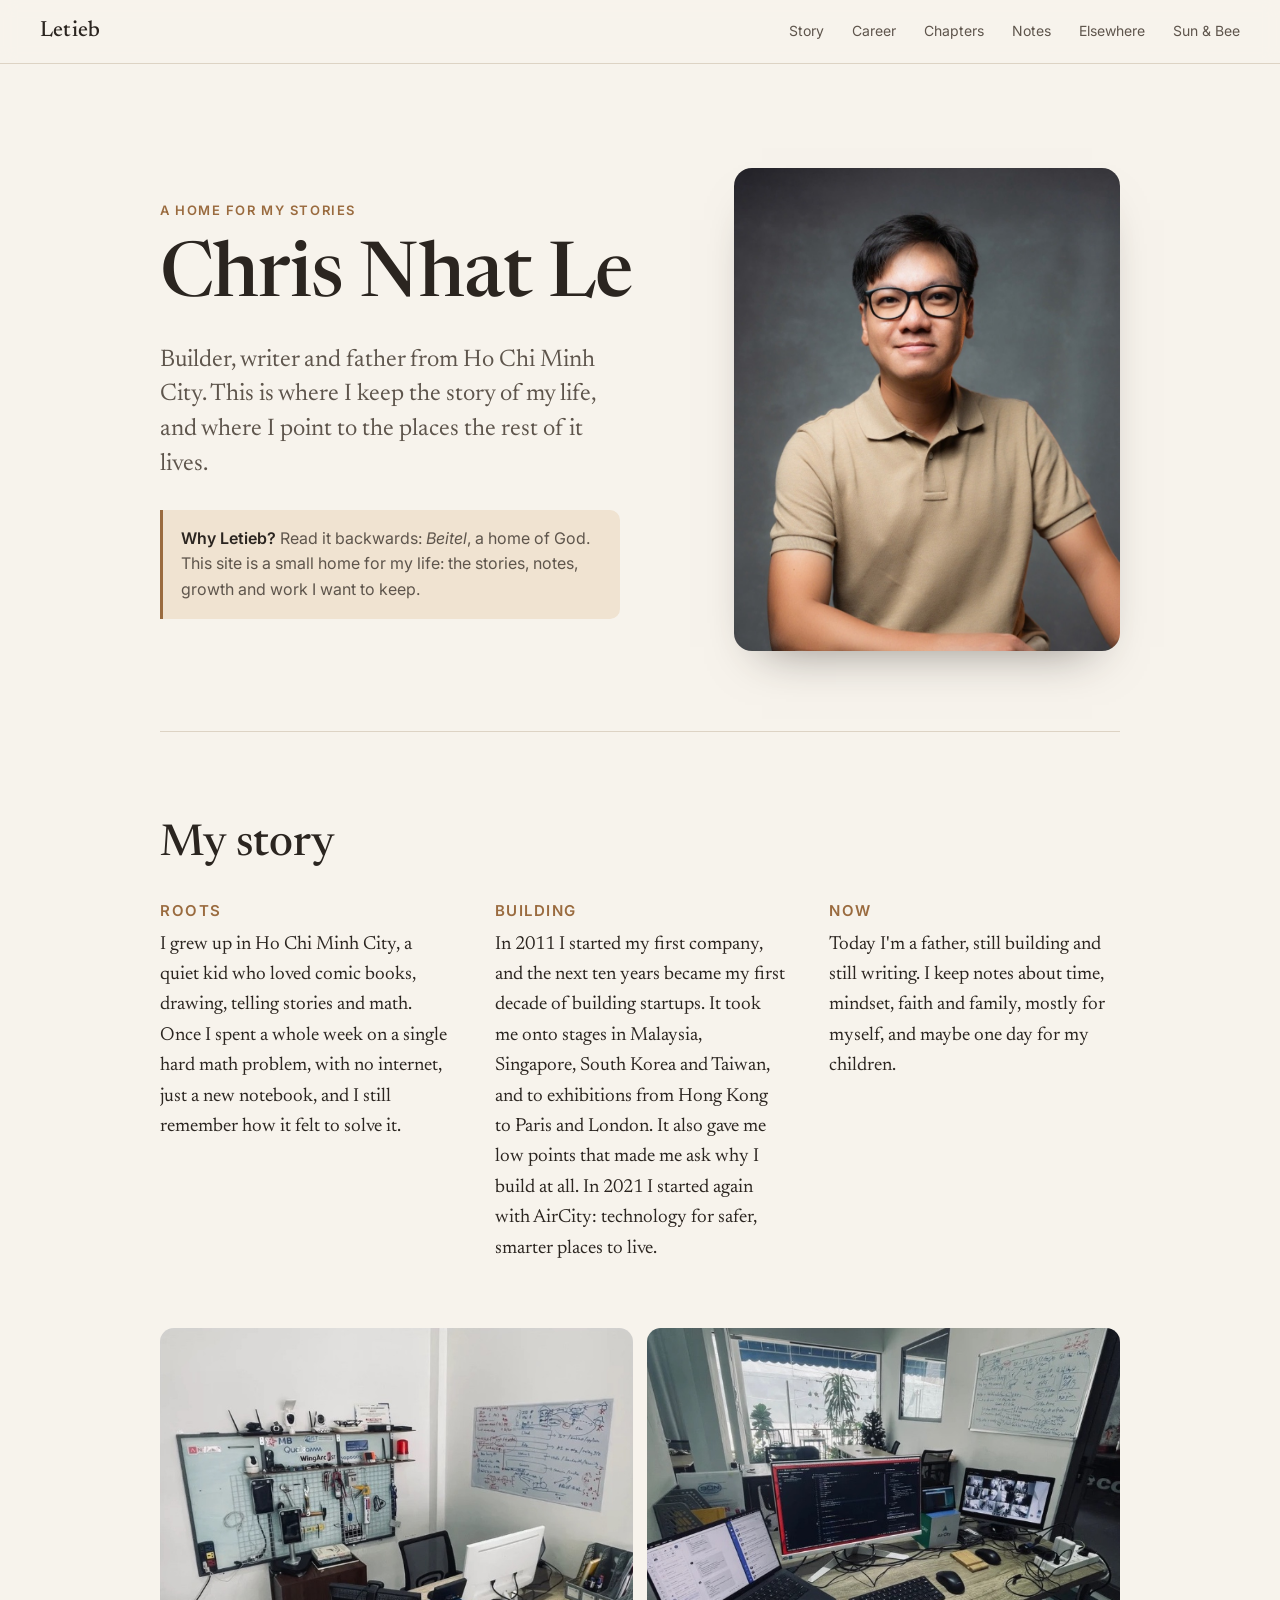
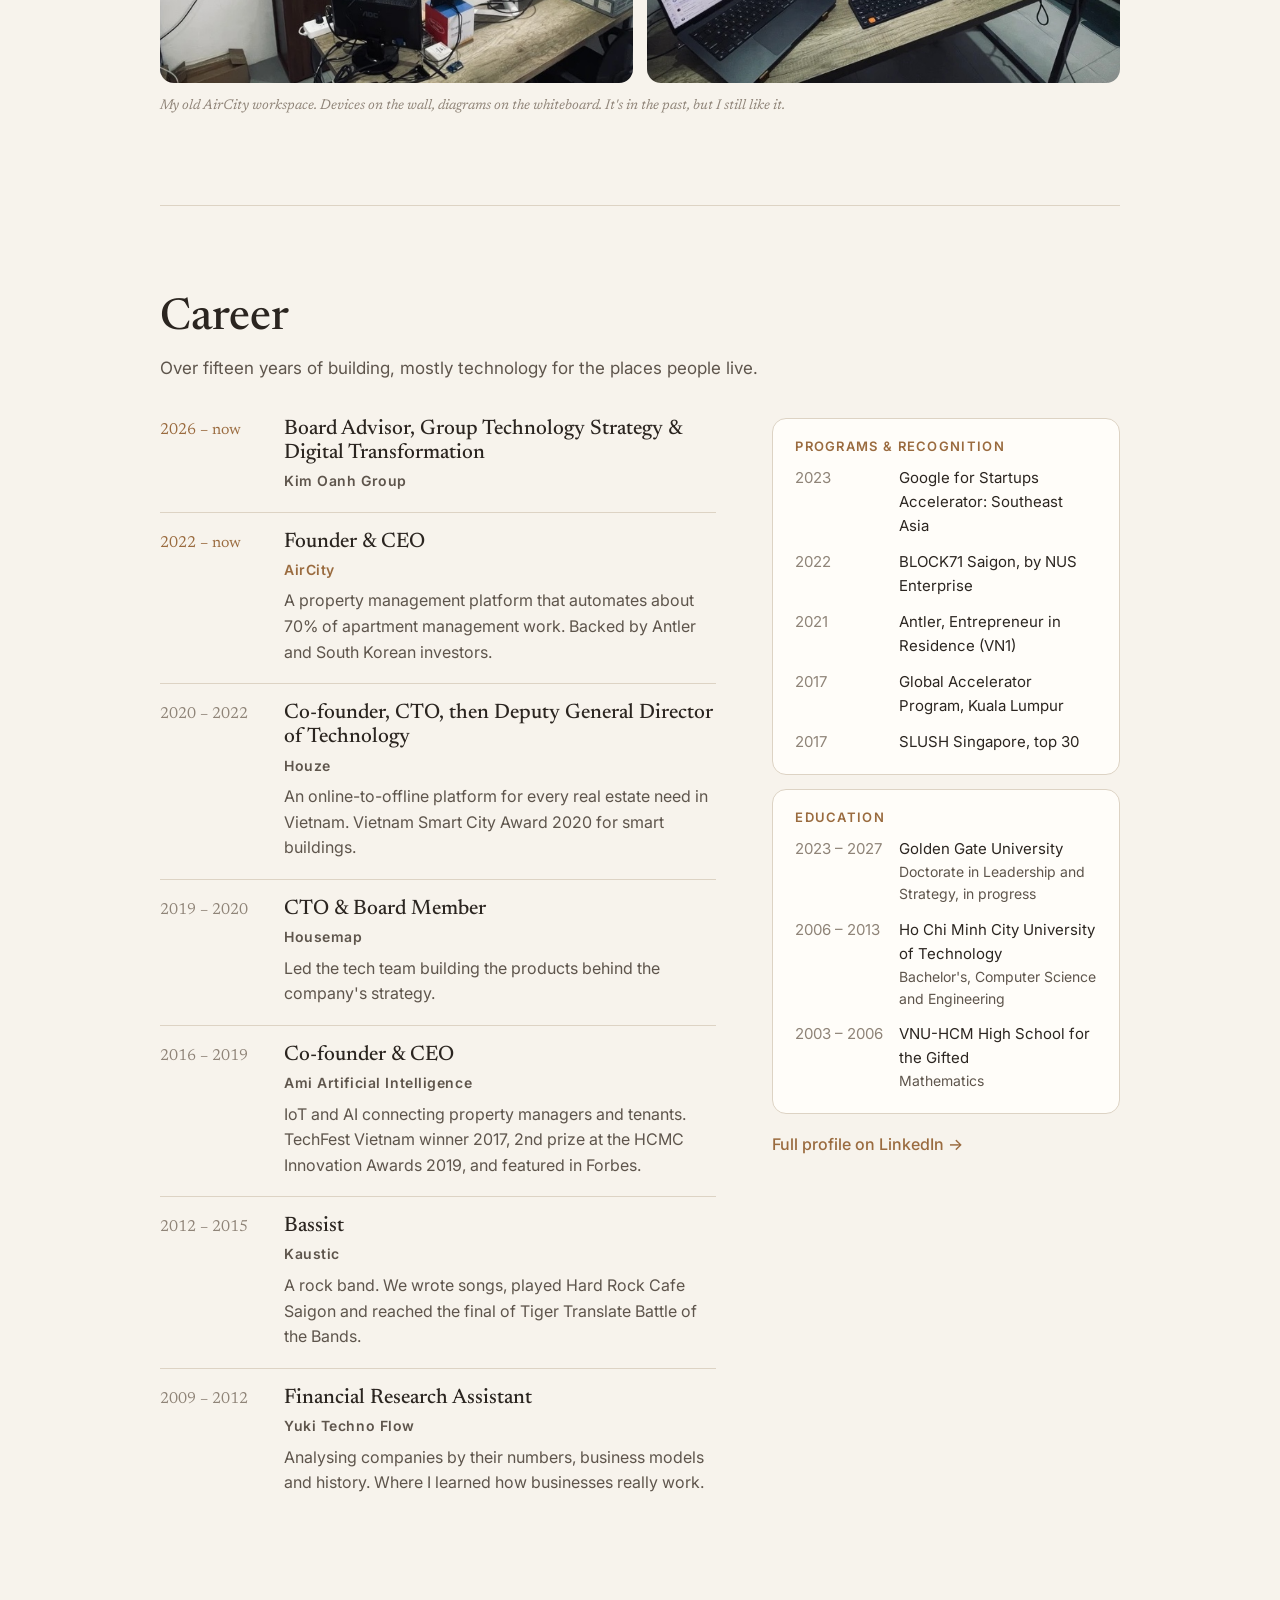
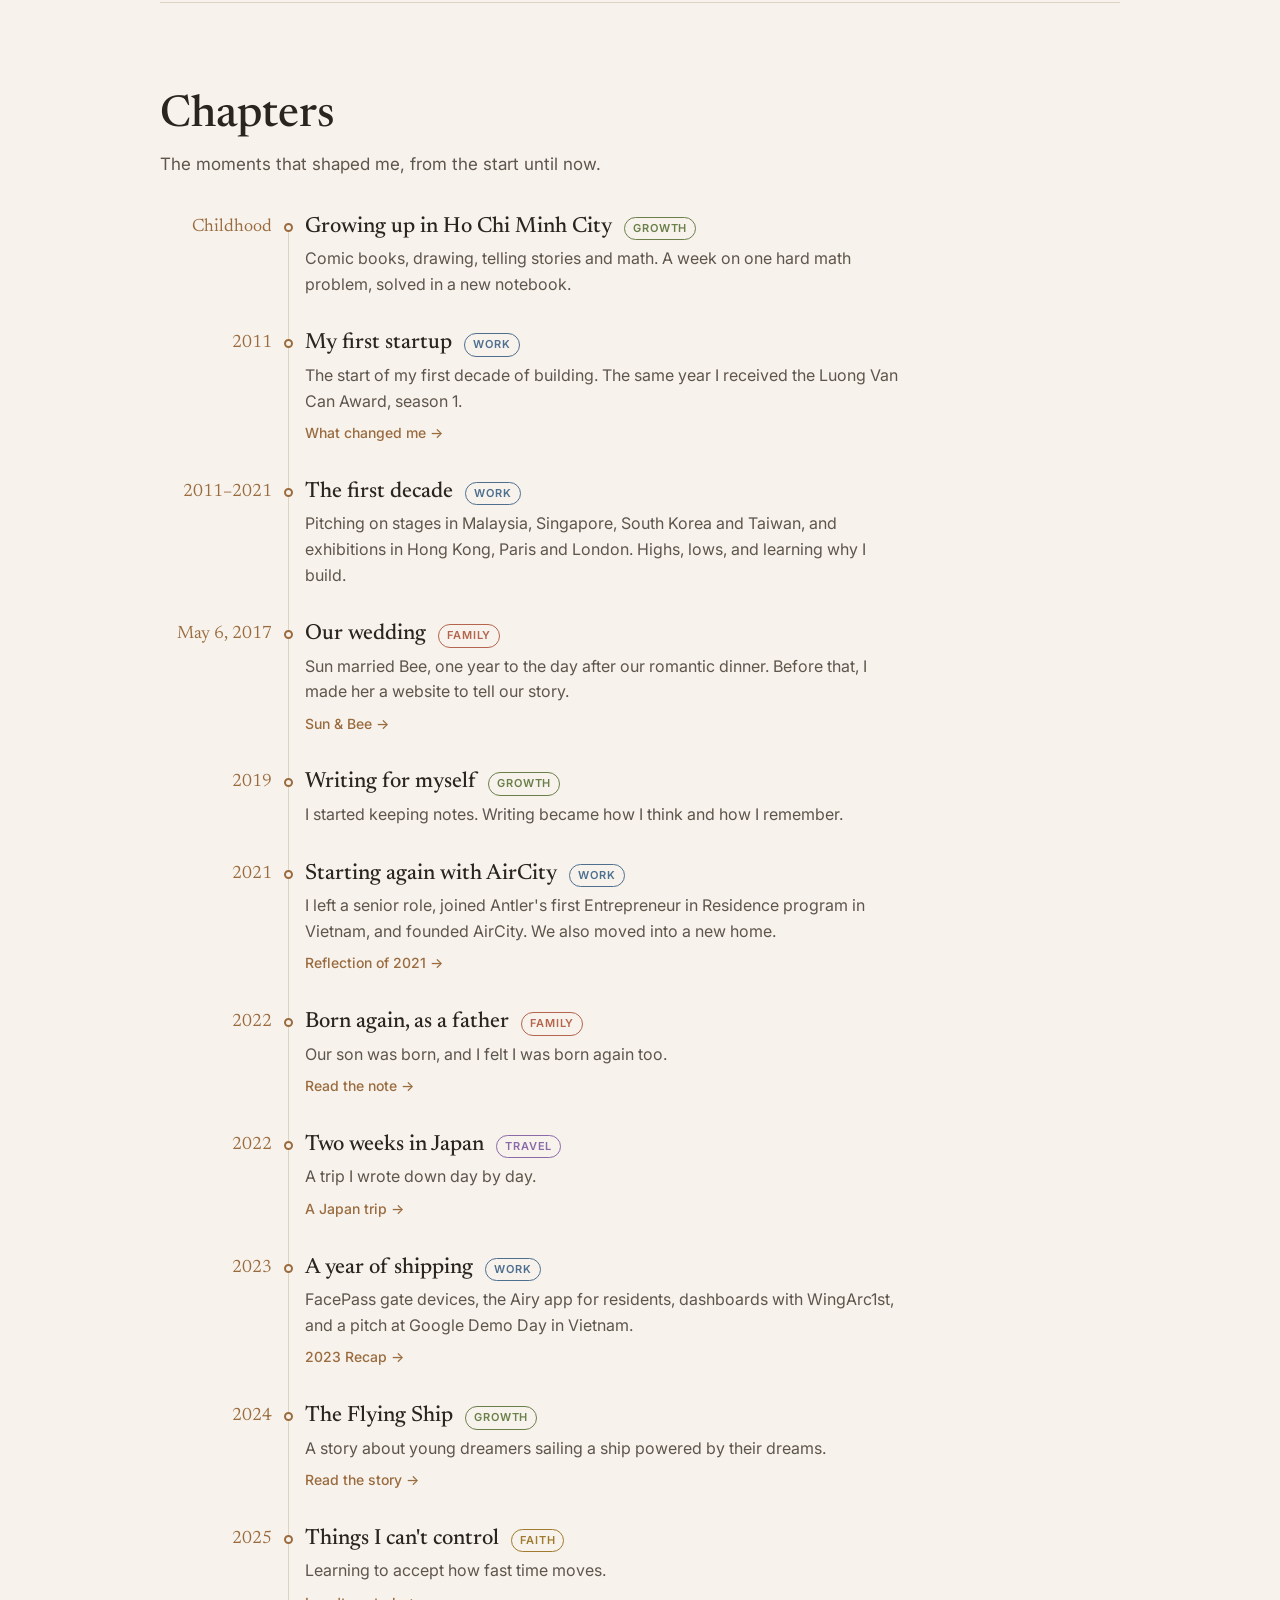
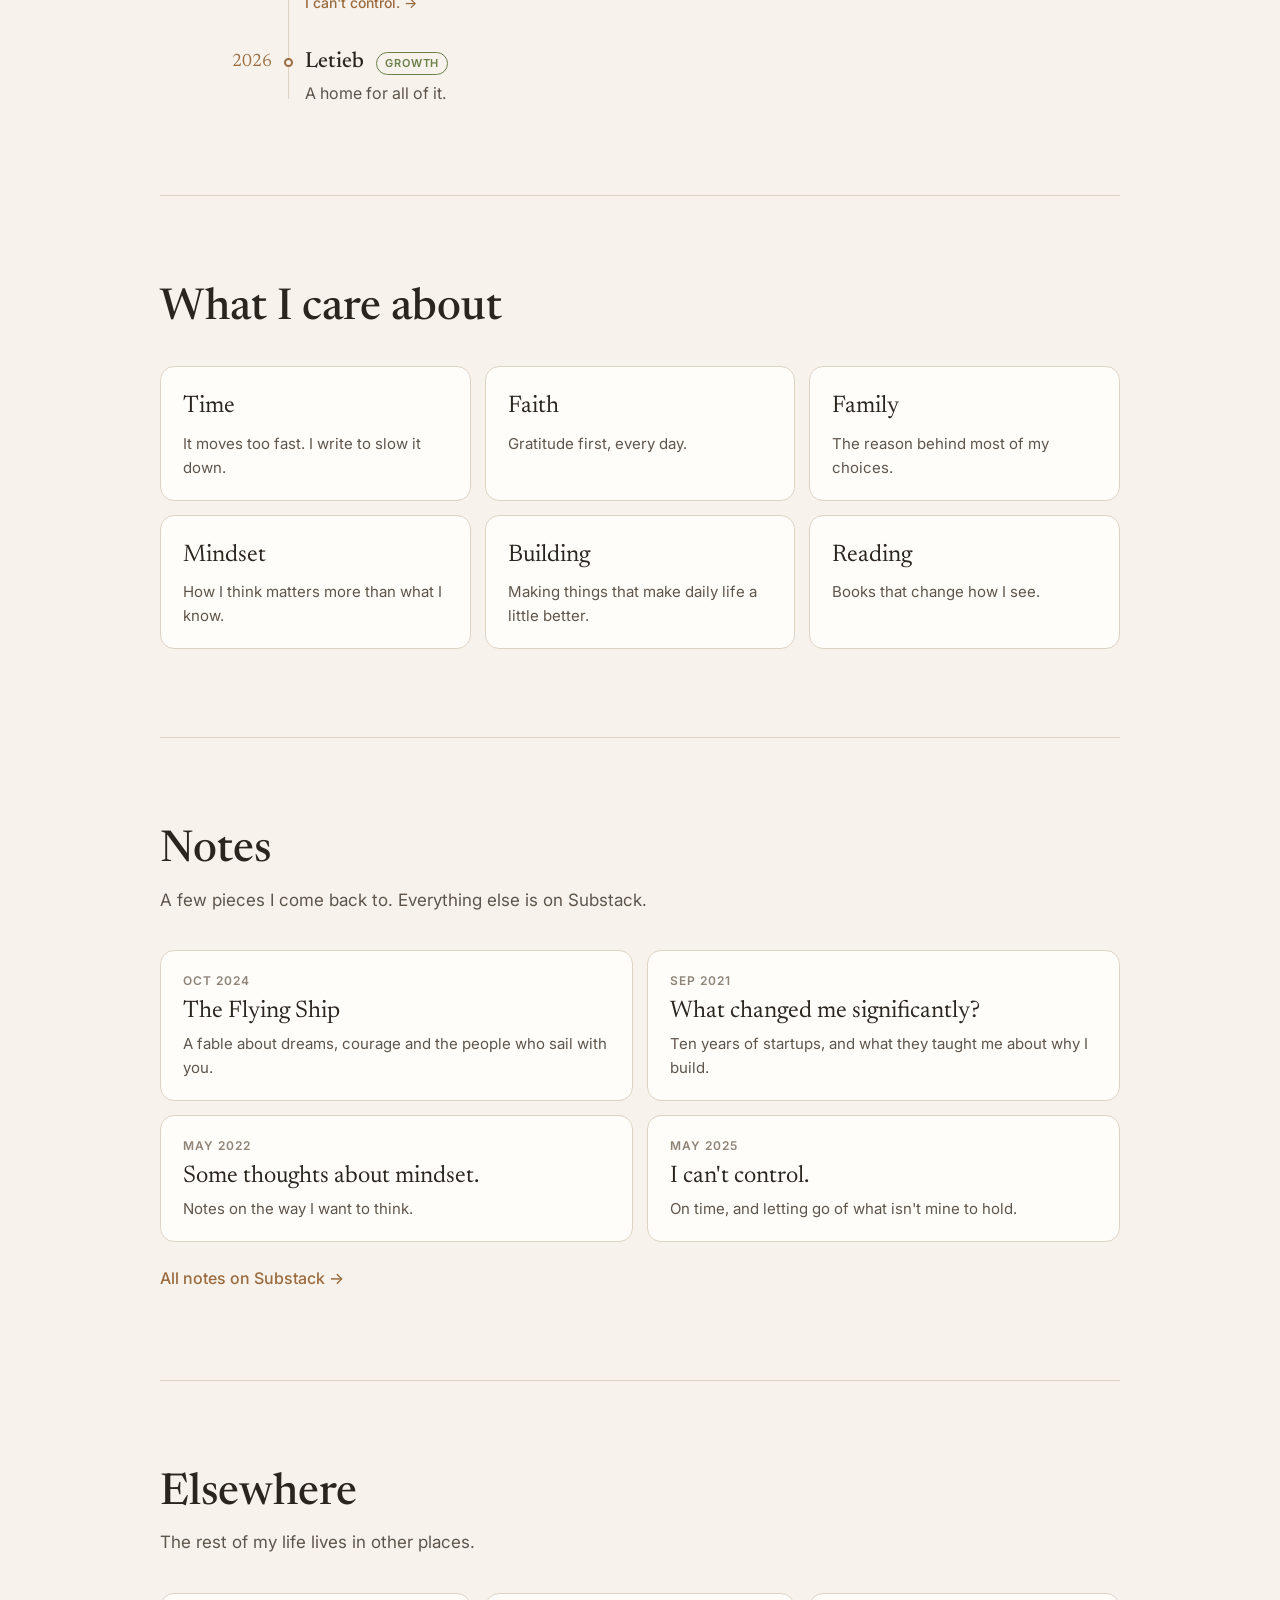
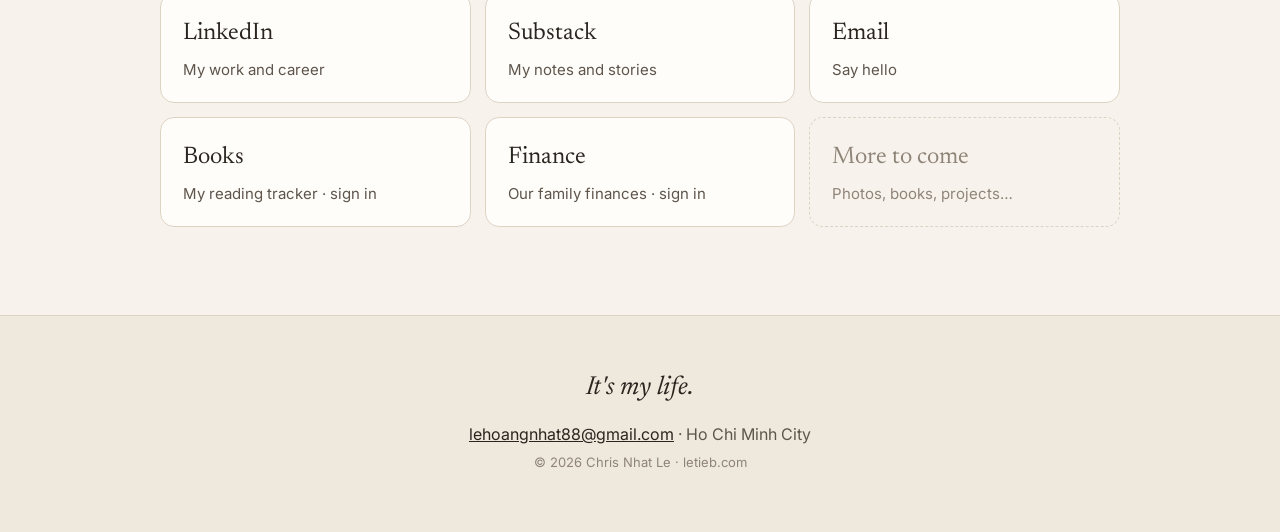
==== index.html @ ff4d7ebb "Add a Career section from LinkedIn Roles from Yuki Techno Flow to AirCity and Kim Oanh Group, progra" ====
<!doctype html>
<html lang="en">
<head>
  <meta charset="utf-8">
  <meta name="viewport" content="width=device-width, initial-scale=1">
  <title>Letieb · Chris Nhat Le</title>
  <meta name="description" content="Letieb is the personal home of Chris Nhat Le: stories, notes, growth, work and family, from Ho Chi Minh City.">
  <meta property="og:title" content="Letieb · Chris Nhat Le">
  <meta property="og:description" content="Stories, notes, growth and work: a small home for my life.">
  <meta property="og:image" content="https://letieb.com/images/portrait.jpg">
  <meta property="og:url" content="https://letieb.com/">
  <link rel="icon" href="favicon.svg" type="image/svg+xml">
  <link rel="preconnect" href="https://fonts.googleapis.com">
  <link rel="preconnect" href="https://fonts.gstatic.com" crossorigin>
  <link href="https://fonts.googleapis.com/css2?family=Inter:wght@400;500;600&family=Newsreader:ital,opsz,wght@0,6..72,400;0,6..72,500;1,6..72,400&display=swap" rel="stylesheet">
  <link rel="stylesheet" href="styles.css">
</head>
<body>
  <header class="site-header">
    <a class="wordmark" href="#top">Letieb</a>
    <nav aria-label="Sections">
      <a href="#story">Story</a>
      <a href="#career">Career</a>
      <a href="#chapters">Chapters</a>
      <a href="#notes">Notes</a>
      <a href="#elsewhere">Elsewhere</a>
      <a href="sunandbee/">Sun &amp; Bee</a>
    </nav>
  </header>

  <main id="top">
    <!-- Welcome -->
    <section class="hero">
      <div class="hero-text">
        <p class="eyebrow">A home for my stories</p>
        <h1>Chris Nhat Le</h1>
        <p class="lede">Builder, writer and father from Ho Chi Minh City. This is where I keep the story of my life, and where I point to the places the rest of it lives.</p>
        <p class="meaning"><strong>Why Letieb?</strong> Read it backwards: <em>Beitel</em>, a home of God. This site is a small home for my life: the stories, notes, growth and work I want to keep.</p>
      </div>
      <figure class="portrait">
        <img src="images/portrait.jpg" alt="Portrait of Chris Nhat Le" width="900" height="1350">
      </figure>
    </section>

    <!-- My story -->
    <section id="story" class="section">
      <h2>My story</h2>
      <div class="story">
        <div class="story-part">
          <h3>Roots</h3>
          <p>I grew up in Ho Chi Minh City, a quiet kid who loved comic books, drawing, telling stories and math. Once I spent a whole week on a single hard math problem, with no internet, just a new notebook, and I still remember how it felt to solve it.</p>
        </div>
        <div class="story-part">
          <h3>Building</h3>
          <p>In 2011 I started my first company, and the next ten years became my first decade of building startups. It took me onto stages in Malaysia, Singapore, South Korea and Taiwan, and to exhibitions from Hong Kong to Paris and London. It also gave me low points that made me ask why I build at all. In 2021 I started again with AirCity: technology for safer, smarter places to live.</p>
        </div>
        <div class="story-part">
          <h3>Now</h3>
          <p>Today I'm a father, still building and still writing. I keep notes about time, mindset, faith and family, mostly for myself, and maybe one day for my children.</p>
        </div>
      </div>

      <figure class="workspace">
        <div class="workspace-grid">
          <img src="images/workbench.jpg" alt="A pegboard of devices and tools under partner logos, next to a whiteboard full of diagrams" width="686" height="513" loading="lazy">
          <img src="images/desk.jpg" alt="A desk with a laptop, a monitor showing code, an AirCity box and a camera feed screen" width="687" height="509" loading="lazy">
        </div>
        <figcaption>My old AirCity workspace. Devices on the wall, diagrams on the whiteboard. It's in the past, but I still like it.</figcaption>
      </figure>
    </section>

    <!-- Career, rendered from data.js -->
    <section id="career" class="section">
      <h2>Career</h2>
      <p class="section-intro">Over fifteen years of building, mostly technology for the places people live.</p>
      <div class="career">
        <ol class="roles" id="roles"></ol>
        <aside class="career-side">
          <div class="career-card">
            <h3>Programs &amp; recognition</h3>
            <ul class="career-list" id="programs"></ul>
          </div>
          <div class="career-card">
            <h3>Education</h3>
            <ul class="career-list" id="education"></ul>
          </div>
          <a class="more-link" href="https://www.linkedin.com/in/nhatle88" target="_blank" rel="noopener">Full profile on LinkedIn →</a>
        </aside>
      </div>
    </section>

    <!-- Life timeline, rendered from data.js -->
    <section id="chapters" class="section">
      <h2>Chapters</h2>
      <p class="section-intro">The moments that shaped me, from the start until now.</p>
      <ol class="timeline" id="timeline"></ol>
    </section>

    <!-- Themes, rendered from data.js -->
    <section id="care" class="section">
      <h2>What I care about</h2>
      <ul class="themes" id="themes"></ul>
    </section>

    <!-- Selected writing, rendered from data.js -->
    <section id="notes" class="section">
      <h2>Notes</h2>
      <p class="section-intro">A few pieces I come back to. Everything else is on Substack.</p>
      <ul class="notes" id="notes-list"></ul>
      <a class="more-link" href="https://nhat.substack.com/archive">All notes on Substack →</a>
    </section>

    <!-- Links out, rendered from data.js -->
    <section id="elsewhere" class="section">
      <h2>Elsewhere</h2>
      <p class="section-intro">The rest of my life lives in other places.</p>
      <ul class="links" id="links"></ul>
    </section>
  </main>

  <footer class="site-footer">
    <p class="motto">It's my life.</p>
    <p><a href="mailto:lehoangnhat88@gmail.com">lehoangnhat88@gmail.com</a> · Ho Chi Minh City</p>
    <p class="small">© <span id="year">2026</span> Chris Nhat Le · letieb.com</p>
  </footer>

  <script src="data.js"></script>
  <script src="main.js"></script>
</body>
</html>
---- styles.css ----
:root {
  --paper: #f7f3ec;
  --paper-2: #efe8dc;
  --ink: #2b2520;
  --ink-soft: #5e554c;
  --ink-faint: #8f8478;
  --line: #ddd3c4;
  --accent: #9a6b3f;
  --accent-soft: #f0e3d1;
  --card: #fffdf9;

  --tag-family: #b5654d;
  --tag-work: #4f6f8f;
  --tag-growth: #6b7f4a;
  --tag-travel: #8a6aa8;
  --tag-faith: #a07a2e;

  --serif: "Newsreader", Georgia, "Times New Roman", serif;
  --sans: "Inter", system-ui, -apple-system, "Segoe UI", sans-serif;
  --max: 1040px;
  --gutter: clamp(16px, 4vw, 40px);
}

@media (prefers-color-scheme: dark) {
  :root:not([data-theme="light"]) {
    --paper: #1b1815;
    --paper-2: #24201c;
    --ink: #eee6da;
    --ink-soft: #c2b7a8;
    --ink-faint: #8f8578;
    --line: #3a332c;
    --accent: #d6a874;
    --accent-soft: #3a2e22;
    --card: #221e1a;
    --tag-family: #e0927a;
    --tag-work: #8fb0d1;
    --tag-growth: #a9bf86;
    --tag-travel: #bea0d9;
    --tag-faith: #d9b468;
  }
}
:root[data-theme="dark"] {
  --paper: #1b1815;
  --paper-2: #24201c;
  --ink: #eee6da;
  --ink-soft: #c2b7a8;
  --ink-faint: #8f8578;
  --line: #3a332c;
  --accent: #d6a874;
  --accent-soft: #3a2e22;
  --card: #221e1a;
  --tag-family: #e0927a;
  --tag-work: #8fb0d1;
  --tag-growth: #a9bf86;
  --tag-travel: #bea0d9;
  --tag-faith: #d9b468;
}

*, *::before, *::after { box-sizing: border-box; }

html { scroll-behavior: smooth; scroll-padding-top: 72px; }
@media (prefers-reduced-motion: reduce) { html { scroll-behavior: auto; } }

body {
  margin: 0;
  background: var(--paper);
  color: var(--ink);
  font-family: var(--sans);
  font-size: 16px;
  line-height: 1.6;
  -webkit-font-smoothing: antialiased;
}

img { max-width: 100%; height: auto; display: block; }
a { color: inherit; }
h1, h2, h3 { font-family: var(--serif); font-weight: 500; line-height: 1.15; margin: 0; }

/* Header */
.site-header {
  position: sticky;
  top: 0;
  z-index: 10;
  display: flex;
  align-items: center;
  justify-content: space-between;
  gap: 16px;
  padding: 14px var(--gutter);
  background: color-mix(in srgb, var(--paper) 88%, transparent);
  backdrop-filter: blur(8px);
  border-bottom: 1px solid var(--line);
}
.wordmark {
  font-family: var(--serif);
  font-size: 22px;
  font-weight: 500;
  text-decoration: none;
  letter-spacing: 0.01em;
}
.site-header nav { display: flex; gap: clamp(12px, 3vw, 28px); }
.site-header nav a {
  font-size: 14px;
  color: var(--ink-soft);
  text-decoration: none;
}
.site-header nav a:hover { color: var(--accent); }

main { max-width: var(--max); margin: 0 auto; padding: 0 var(--gutter); }

/* Hero */
.hero {
  display: grid;
  grid-template-columns: 1.3fr 1fr;
  gap: clamp(32px, 6vw, 72px);
  align-items: center;
  padding: clamp(48px, 9vw, 104px) 0 clamp(40px, 7vw, 80px);
}
.eyebrow {
  margin: 0 0 14px;
  font-size: 13px;
  font-weight: 600;
  letter-spacing: 0.12em;
  text-transform: uppercase;
  color: var(--accent);
}
.hero h1 { font-size: clamp(44px, 7vw, 76px); letter-spacing: -0.01em; }
.lede {
  font-family: var(--serif);
  font-size: clamp(20px, 2.4vw, 24px);
  line-height: 1.45;
  color: var(--ink-soft);
  margin: 20px 0 28px;
  max-width: 34ch;
}
.meaning {
  margin: 0;
  padding: 16px 18px;
  border-left: 3px solid var(--accent);
  background: var(--accent-soft);
  border-radius: 0 10px 10px 0;
  color: var(--ink-soft);
  max-width: 46ch;
}
.meaning strong { color: var(--ink); font-weight: 600; }
.portrait { margin: 0; }
.portrait img {
  width: 100%;
  aspect-ratio: 4 / 5;
  object-fit: cover;
  object-position: center 20%;
  border-radius: 18px;
  box-shadow: 0 24px 48px -28px rgb(43 37 32 / 0.55);
}

/* Sections */
.section {
  padding: clamp(48px, 8vw, 88px) 0;
  border-top: 1px solid var(--line);
}
.section h2 { font-size: clamp(32px, 4.5vw, 44px); margin-bottom: 10px; }
.section-intro { margin: 0 0 36px; color: var(--ink-soft); font-size: 17px; }

/* Story */
.story {
  display: grid;
  grid-template-columns: repeat(3, 1fr);
  gap: clamp(24px, 4vw, 44px);
  margin-top: 32px;
}
.story h3 {
  font-size: 15px;
  font-family: var(--sans);
  font-weight: 600;
  letter-spacing: 0.1em;
  text-transform: uppercase;
  color: var(--accent);
  margin-bottom: 10px;
}
.story p {
  margin: 0;
  font-family: var(--serif);
  font-size: 19px;
  line-height: 1.6;
}
.workspace { margin: clamp(40px, 6vw, 64px) 0 0; }
.workspace-grid { display: grid; grid-template-columns: 1fr 1fr; gap: 14px; }
.workspace img {
  width: 100%;
  aspect-ratio: 4 / 3;
  object-fit: cover;
  border-radius: 14px;
}
.workspace figcaption {
  margin-top: 12px;
  font-size: 14px;
  color: var(--ink-faint);
  font-style: italic;
  font-family: var(--serif);
}

/* Timeline */
.timeline {
  list-style: none;
  margin: 0;
  padding: 0;
  position: relative;
}
.timeline::before {
  content: "";
  position: absolute;
  left: 128px;
  top: 8px;
  bottom: 8px;
  width: 1px;
  background: var(--line);
}
.chapter {
  display: grid;
  grid-template-columns: 112px 1fr;
  gap: 33px;
  padding: 0 0 34px;
  position: relative;
}
.chapter:last-child { padding-bottom: 0; }
.chapter::before {
  content: "";
  position: absolute;
  left: 124px;
  top: 8px;
  width: 9px;
  height: 9px;
  border-radius: 50%;
  background: var(--paper);
  border: 2px solid var(--accent);
}
.chapter-when {
  text-align: right;
  font-family: var(--serif);
  font-size: 18px;
  color: var(--accent);
  line-height: 1.4;
}
.chapter-head { display: flex; flex-wrap: wrap; align-items: baseline; gap: 6px 12px; }
.chapter-head h3 { font-size: 22px; }
.chapter-body p { margin: 6px 0 0; color: var(--ink-soft); max-width: 60ch; }
.chapter-link {
  display: inline-block;
  margin-top: 8px;
  font-size: 14px;
  font-weight: 500;
  color: var(--accent);
  text-decoration: none;
}
.chapter-link:hover { text-decoration: underline; }
.tag {
  font-size: 11px;
  font-weight: 600;
  letter-spacing: 0.08em;
  text-transform: uppercase;
  padding: 2px 8px;
  border-radius: 999px;
  border: 1px solid currentColor;
}
.tag-family { color: var(--tag-family); }
.tag-work { color: var(--tag-work); }
.tag-growth { color: var(--tag-growth); }
.tag-travel { color: var(--tag-travel); }
.tag-faith { color: var(--tag-faith); }

/* Career */
.career {
  display: grid;
  grid-template-columns: 1.6fr 1fr;
  gap: clamp(28px, 5vw, 56px);
  margin-top: 32px;
  align-items: start;
}
.roles { list-style: none; margin: 0; padding: 0; }
.role {
  display: grid;
  grid-template-columns: 104px 1fr;
  gap: 20px;
  padding: 18px 0;
  border-top: 1px solid var(--line);
}
.role:first-child { border-top: none; padding-top: 0; }
.role-when { font-family: var(--serif); font-size: 16px; color: var(--ink-faint); line-height: 1.5; }
.role.is-current .role-when { color: var(--accent); }
.role h3 { font-size: 21px; }
.role-org {
  display: inline-block;
  margin-top: 4px;
  font-size: 14px;
  font-weight: 600;
  letter-spacing: 0.04em;
  color: var(--ink-soft);
  text-decoration: none;
}
a.role-org { color: var(--accent); }
a.role-org:hover { text-decoration: underline; }
.role p { margin: 6px 0 0; color: var(--ink-soft); max-width: 58ch; }

.career-side { display: flex; flex-direction: column; gap: 14px; }
.career-card {
  padding: 20px 22px;
  background: var(--card);
  border: 1px solid var(--line);
  border-radius: 14px;
}
.career-card h3 {
  font-family: var(--sans);
  font-size: 13px;
  font-weight: 600;
  letter-spacing: 0.1em;
  text-transform: uppercase;
  color: var(--accent);
  margin-bottom: 12px;
}
.career-list { list-style: none; margin: 0; padding: 0; display: flex; flex-direction: column; gap: 12px; }
.career-item { display: grid; grid-template-columns: 92px 1fr; column-gap: 12px; font-size: 15px; }
.career-when { color: var(--ink-faint); grid-row: span 2; }
.career-name { color: var(--ink); }
.career-text { color: var(--ink-soft); font-size: 14px; }
.career-side .more-link { margin-top: 4px; }

/* Themes */
.themes, .notes, .links { list-style: none; margin: 0; padding: 0; }
.themes {
  display: grid;
  grid-template-columns: repeat(3, 1fr);
  gap: 14px;
  margin-top: 32px;
}
.theme, .note, .link-card {
  display: flex;
  flex-direction: column;
  gap: 6px;
  height: 100%;
  padding: 20px 22px;
  background: var(--card);
  border: 1px solid var(--line);
  border-radius: 14px;
  text-decoration: none;
  transition: border-color 0.15s, transform 0.15s;
}
a.theme:hover, a.note:hover, a.link-card:hover { border-color: var(--accent); transform: translateY(-2px); }
@media (prefers-reduced-motion: reduce) {
  a.theme:hover, a.note:hover, a.link-card:hover { transform: none; }
}
.theme-name { font-family: var(--serif); font-size: 24px; }
.theme-text { color: var(--ink-soft); font-size: 15px; }

/* Notes */
.notes { display: grid; grid-template-columns: 1fr 1fr; gap: 14px; }
.note-date { font-size: 12px; font-weight: 600; letter-spacing: 0.08em; text-transform: uppercase; color: var(--ink-faint); }
.note-title { font-family: var(--serif); font-size: 24px; line-height: 1.25; }
.note-hook { color: var(--ink-soft); font-size: 15px; }
.more-link {
  display: inline-block;
  margin-top: 24px;
  font-weight: 500;
  color: var(--accent);
  text-decoration: none;
}
.more-link:hover { text-decoration: underline; }

/* Elsewhere */
.links { display: grid; grid-template-columns: repeat(3, 1fr); gap: 14px; }
.link-name { font-family: var(--serif); font-size: 24px; }
.link-text { color: var(--ink-soft); font-size: 15px; }
.link-card.is-soon { background: transparent; border-style: dashed; color: var(--ink-faint); }
.link-card.is-soon .link-text { color: var(--ink-faint); }

/* Footer */
.site-footer {
  border-top: 1px solid var(--line);
  background: var(--paper-2);
  text-align: center;
  padding: 48px var(--gutter) 56px;
  color: var(--ink-soft);
}
.site-footer p { margin: 4px 0; }
.site-footer a { color: var(--ink); }
.motto { font-family: var(--serif); font-style: italic; font-size: 26px; color: var(--ink); margin-bottom: 12px !important; }
.small { font-size: 13px; color: var(--ink-faint); }

/* Tablet */
@media (max-width: 860px) {
  .story { grid-template-columns: 1fr; }
  .career { grid-template-columns: 1fr; }
  .themes { grid-template-columns: 1fr 1fr; }
  .links { grid-template-columns: 1fr 1fr; }
}

/* Phone */
@media (max-width: 640px) {
  .site-header { padding-top: 12px; padding-bottom: 12px; }
  .site-header nav { gap: 14px; }
  .site-header nav a { font-size: 13px; }
  .hero { grid-template-columns: 1fr; padding-top: 32px; }
  .portrait { order: -1; max-width: 260px; }
  .workspace-grid { grid-template-columns: 1fr; }
  .notes { grid-template-columns: 1fr; }
  .themes { grid-template-columns: 1fr; }
  .links { grid-template-columns: 1fr; }

  .timeline::before { left: 4px; }
  .chapter { grid-template-columns: 1fr; gap: 2px; padding-left: 28px; }
  .chapter::before { left: 0; top: 7px; }
  .chapter-when { text-align: left; font-size: 16px; }

  .role { grid-template-columns: 1fr; gap: 2px; }
  .role h3 { font-size: 19px; }
}

/* Small phones: menu moves under the wordmark */
@media (max-width: 480px) {
  html { scroll-padding-top: 96px; }
  .site-header { flex-wrap: wrap; gap: 6px; padding-top: 10px; padding-bottom: 10px; }
  .site-header nav { width: 100%; justify-content: space-between; gap: 8px; overflow-x: auto; scrollbar-width: none; }
  .site-header nav::-webkit-scrollbar { display: none; }
  .site-header nav a { font-size: 13px; white-space: nowrap; }
}
@media (max-width: 360px) {
  .site-header nav { gap: 10px; justify-content: flex-start; }
  .site-header nav a { font-size: 12px; }
}
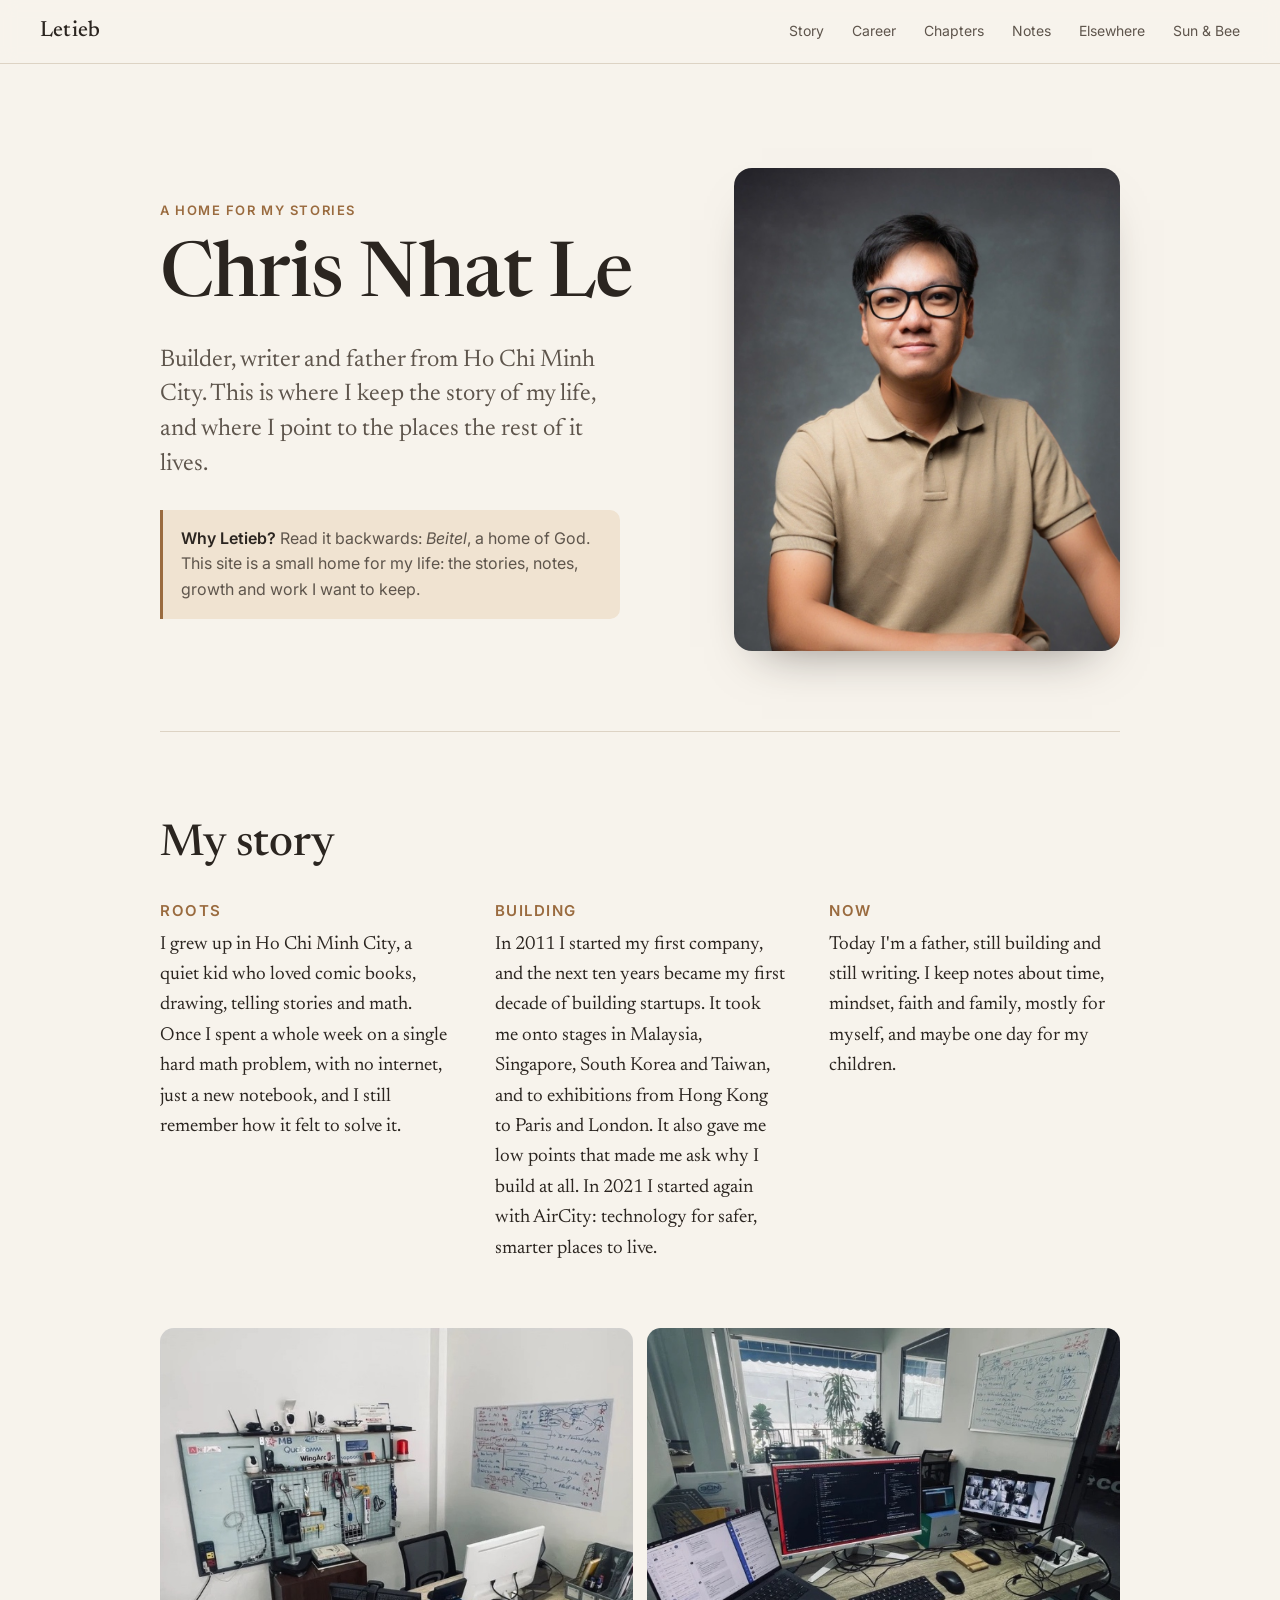
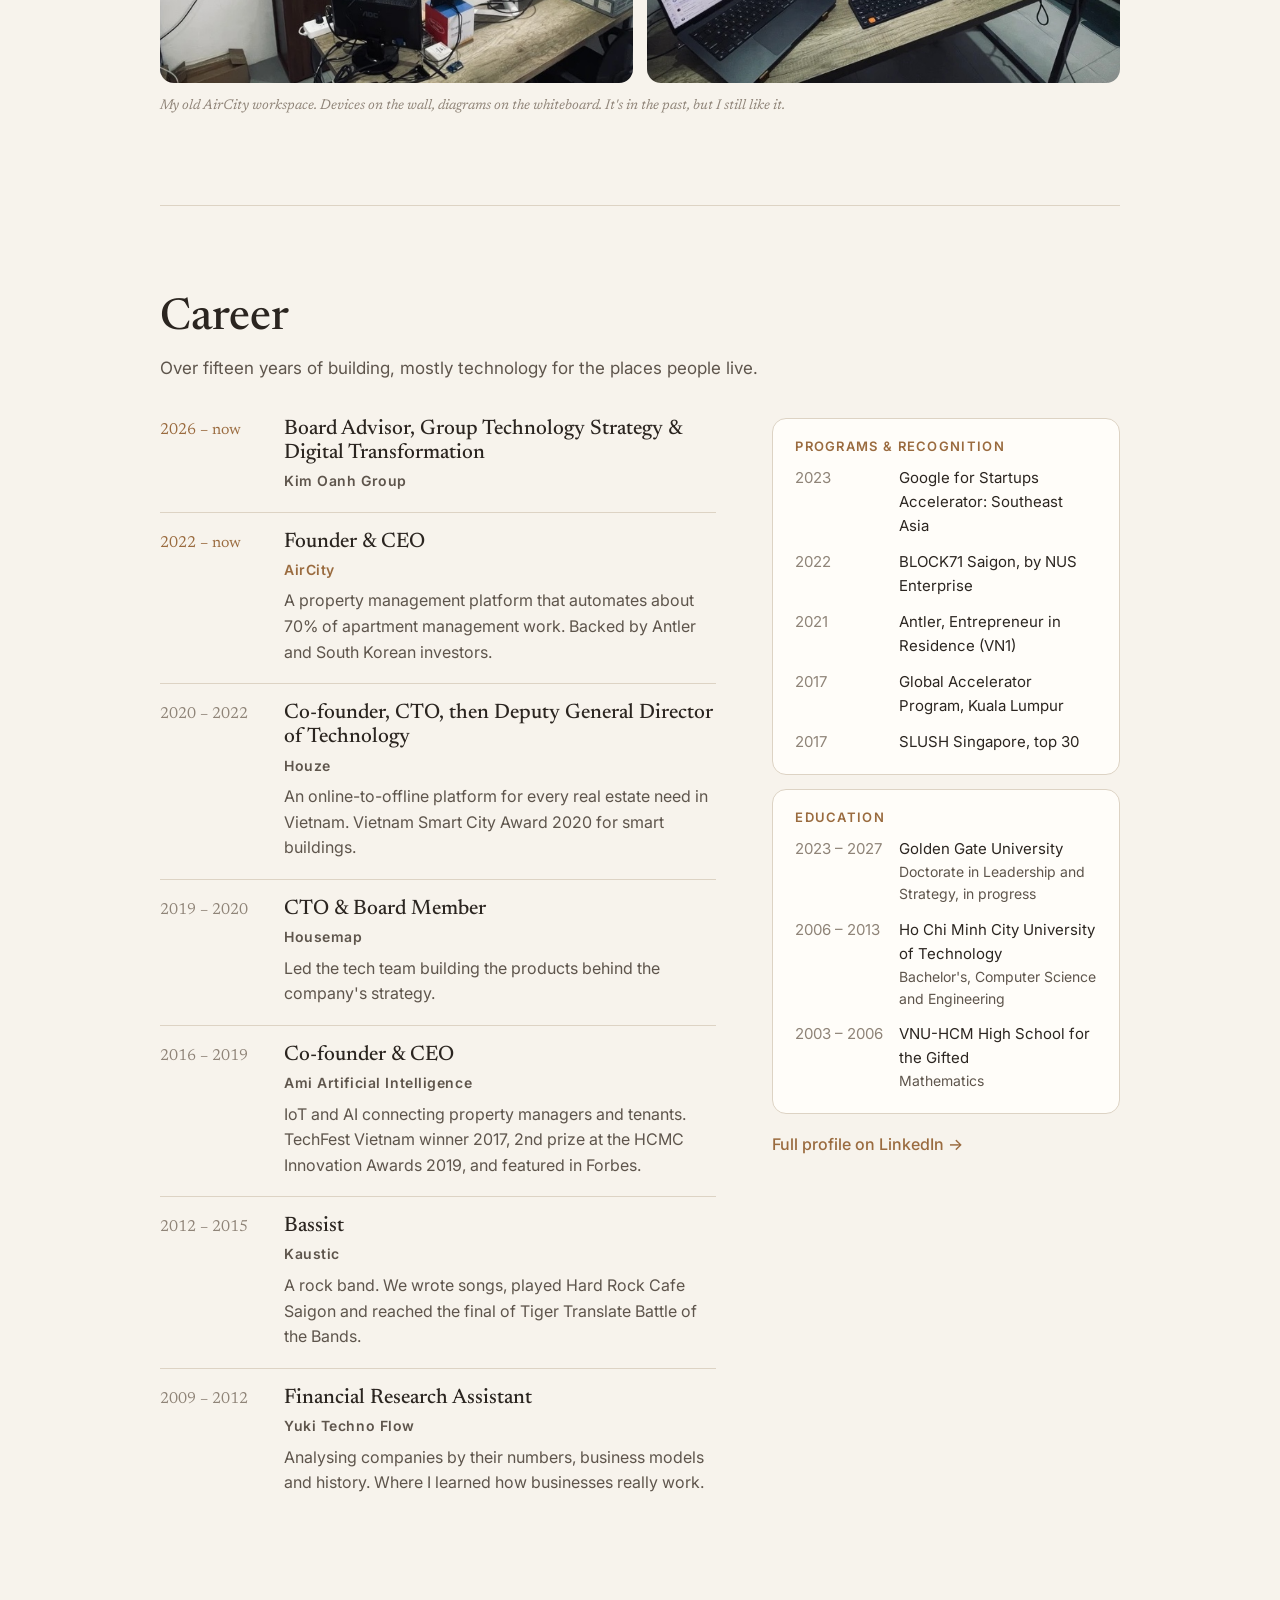
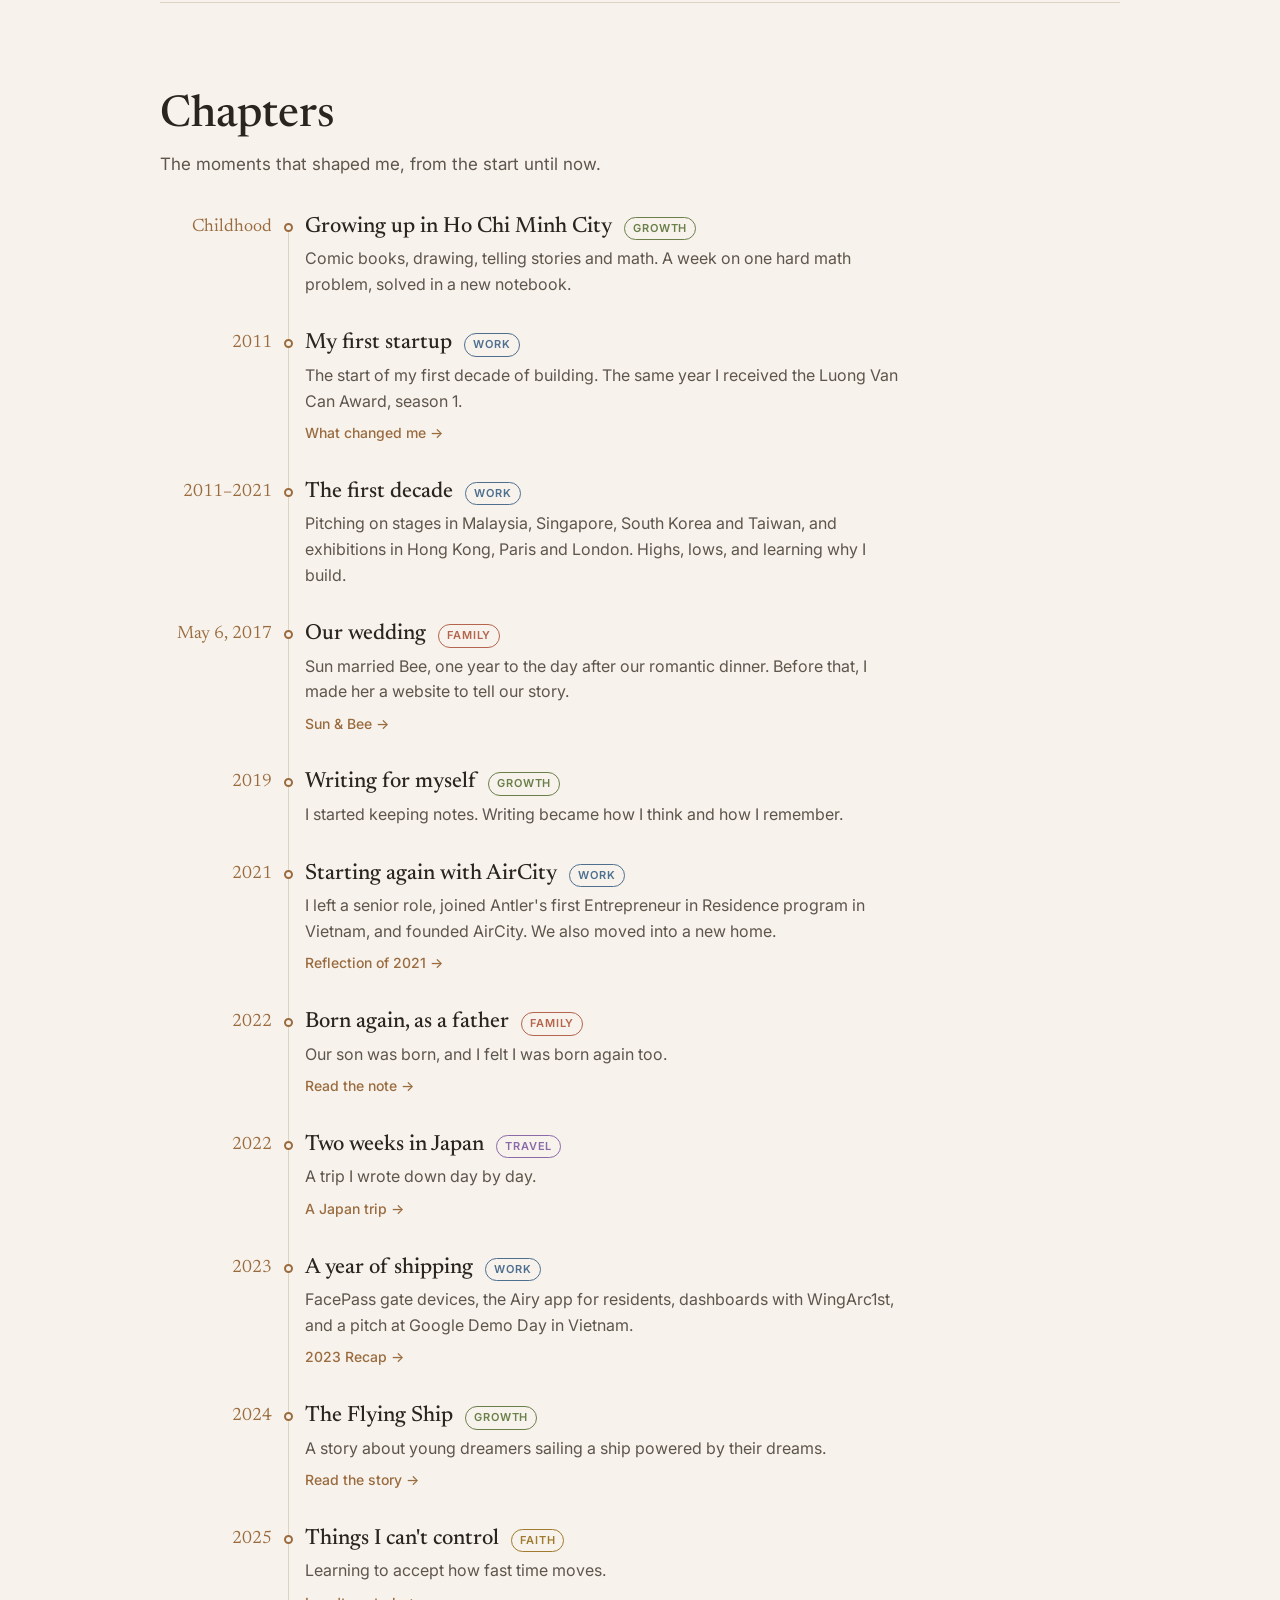
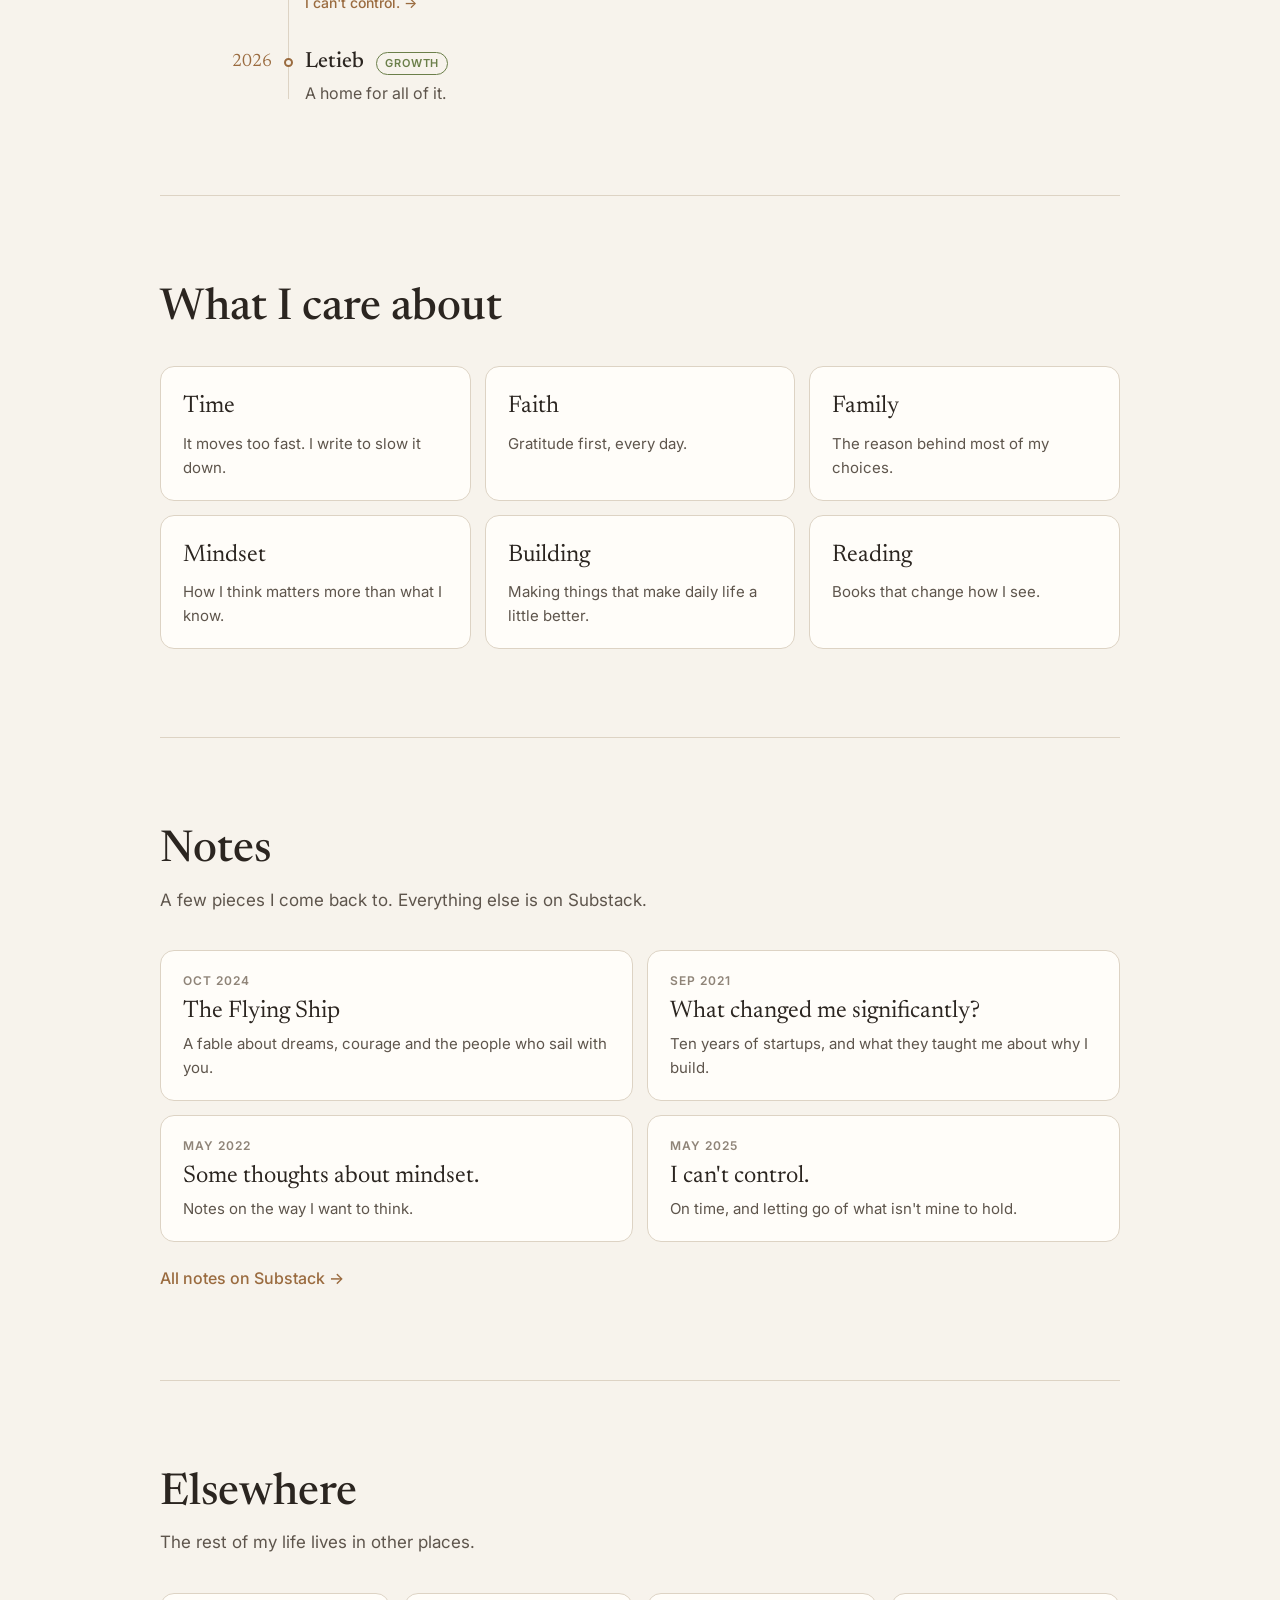
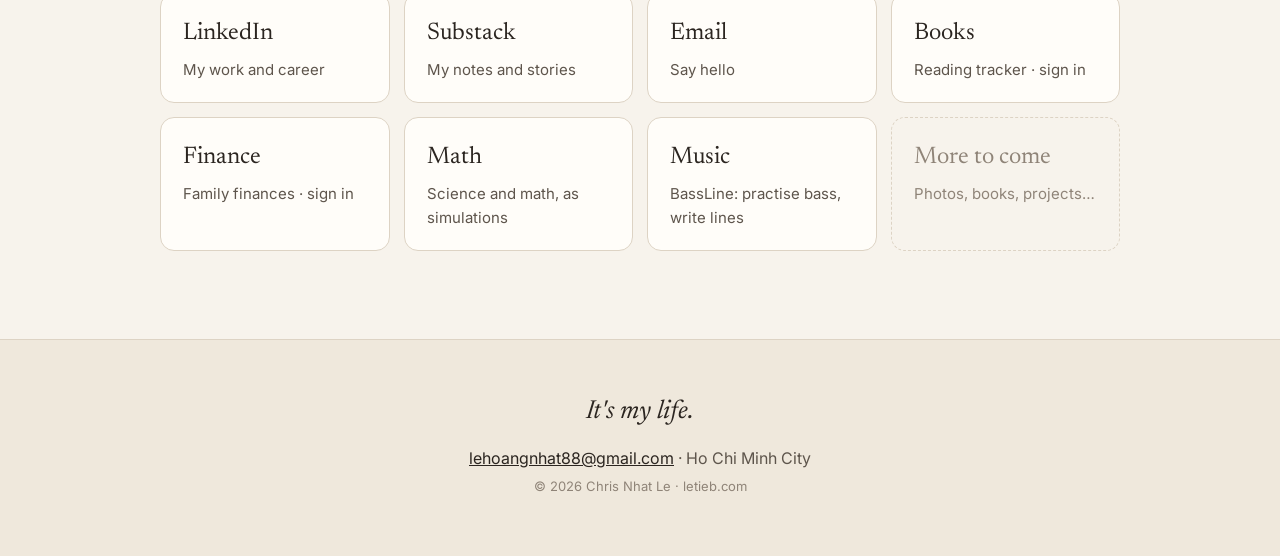
==== commit 2c609595: "Link Math and Music from the homepage Adds math.letieb.com (science and math simulations) and music." ====
--- a/index.html
+++ b/index.html
@@ -13,7 +13,8 @@
   <link rel="preconnect" href="https://fonts.googleapis.com">
   <link rel="preconnect" href="https://fonts.gstatic.com" crossorigin>
   <link href="https://fonts.googleapis.com/css2?family=Inter:wght@400;500;600&family=Newsreader:ital,opsz,wght@0,6..72,400;0,6..72,500;1,6..72,400&display=swap" rel="stylesheet">
-  <link rel="stylesheet" href="styles.css">
+  <!-- Bump ?v= whenever styles.css, data.js or main.js change, so browsers fetch the new files -->
+  <link rel="stylesheet" href="styles.css?v=2026-10-26">
 </head>
 <body>
   <header class="site-header">
@@ -124,7 +125,7 @@
     <p class="small">© <span id="year">2026</span> Chris Nhat Le · letieb.com</p>
   </footer>
 
-  <script src="data.js"></script>
-  <script src="main.js"></script>
+  <script src="data.js?v=2026-10-26"></script>
+  <script src="main.js?v=2026-10-26"></script>
 </body>
 </html>
--- a/styles.css
+++ b/styles.css
@@ -364,7 +364,7 @@
 .more-link:hover { text-decoration: underline; }
 
 /* Elsewhere */
-.links { display: grid; grid-template-columns: repeat(3, 1fr); gap: 14px; }
+.links { display: grid; grid-template-columns: repeat(4, 1fr); gap: 14px; }
 .link-name { font-family: var(--serif); font-size: 24px; }
 .link-text { color: var(--ink-soft); font-size: 15px; }
 .link-card.is-soon { background: transparent; border-style: dashed; color: var(--ink-faint); }
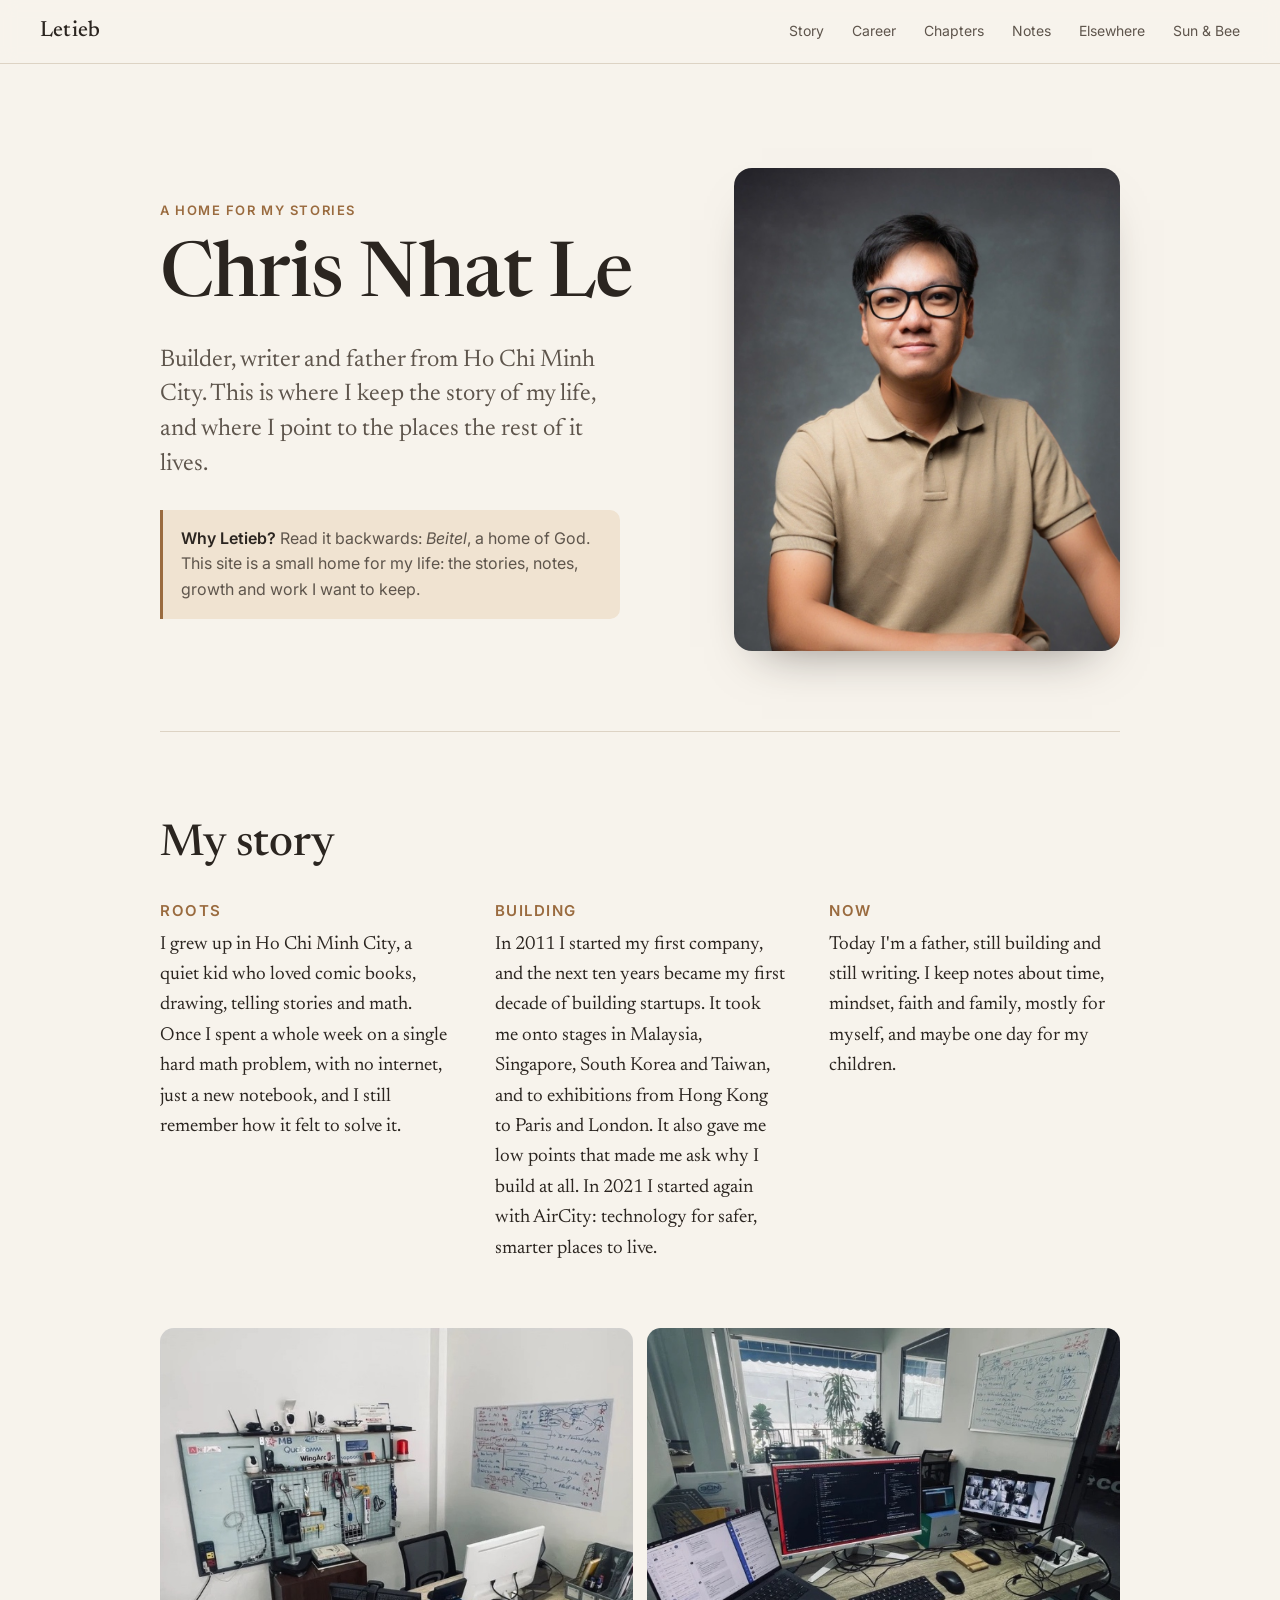
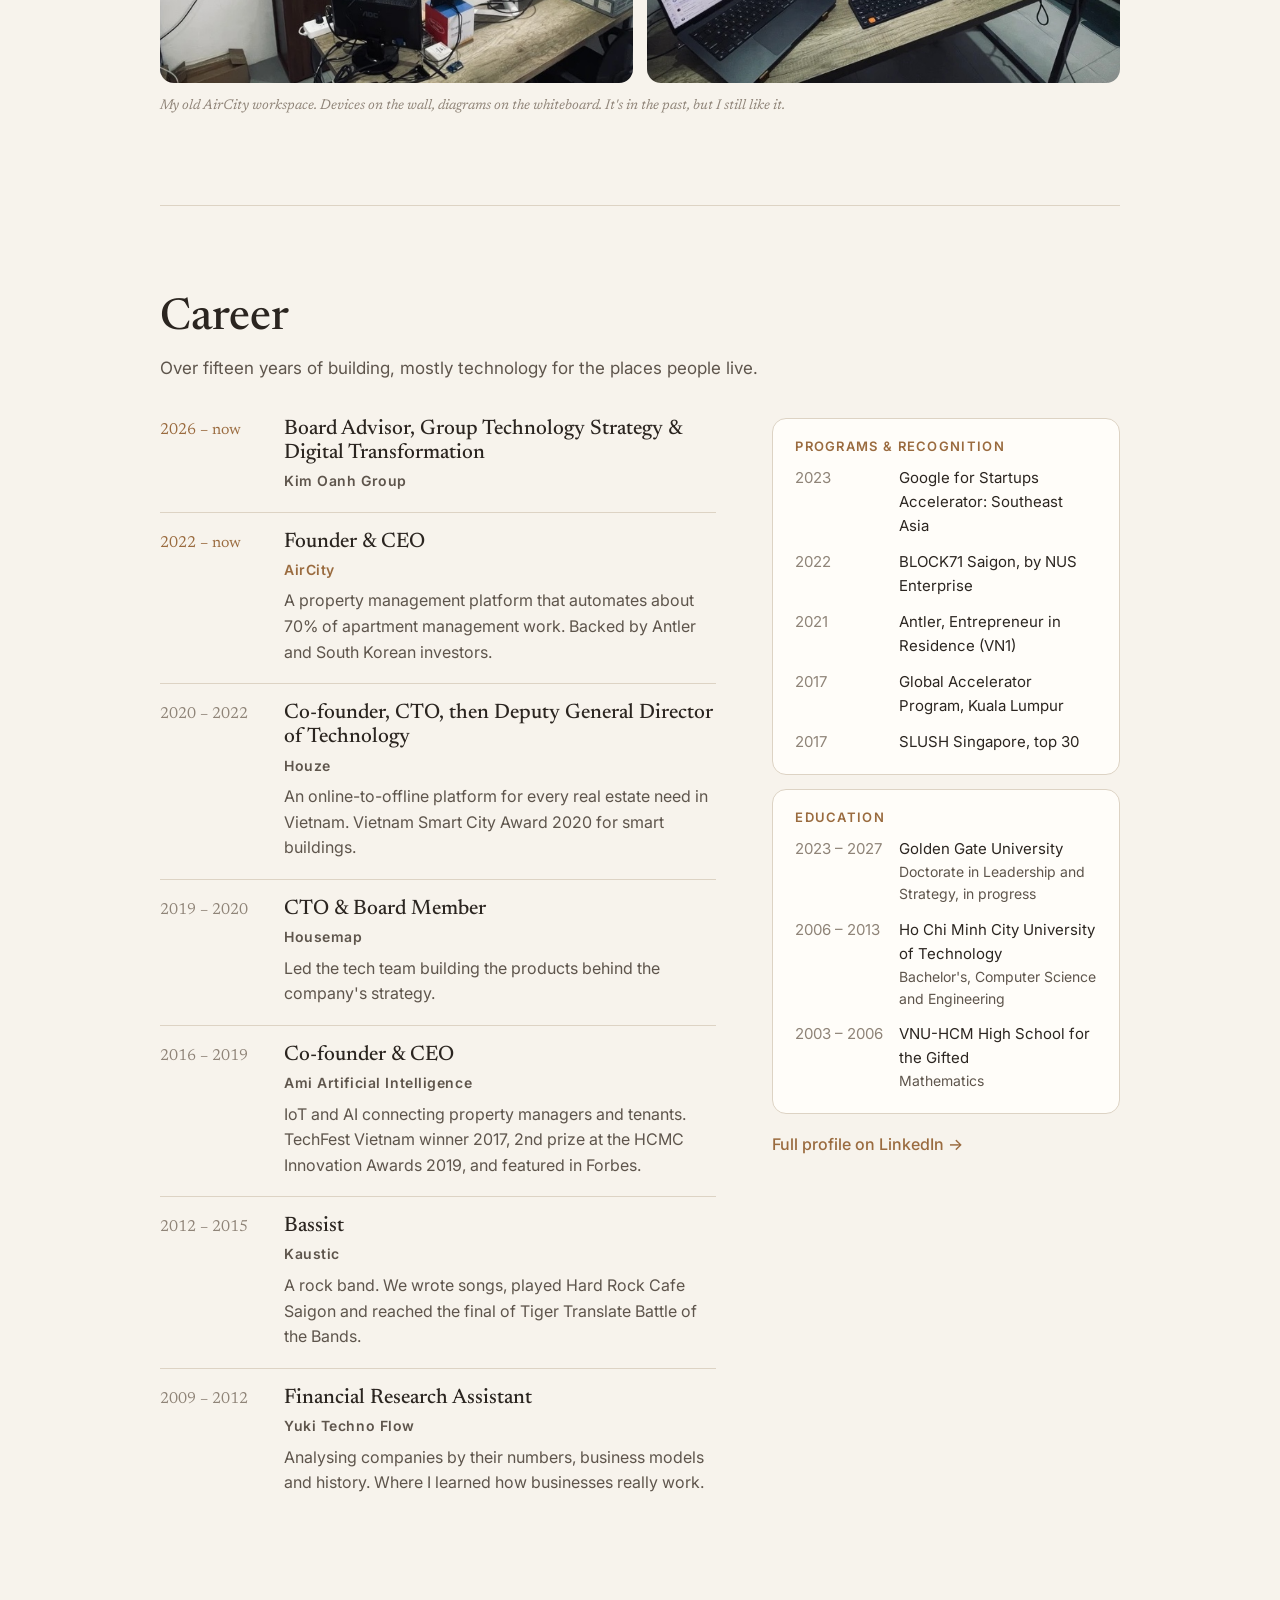
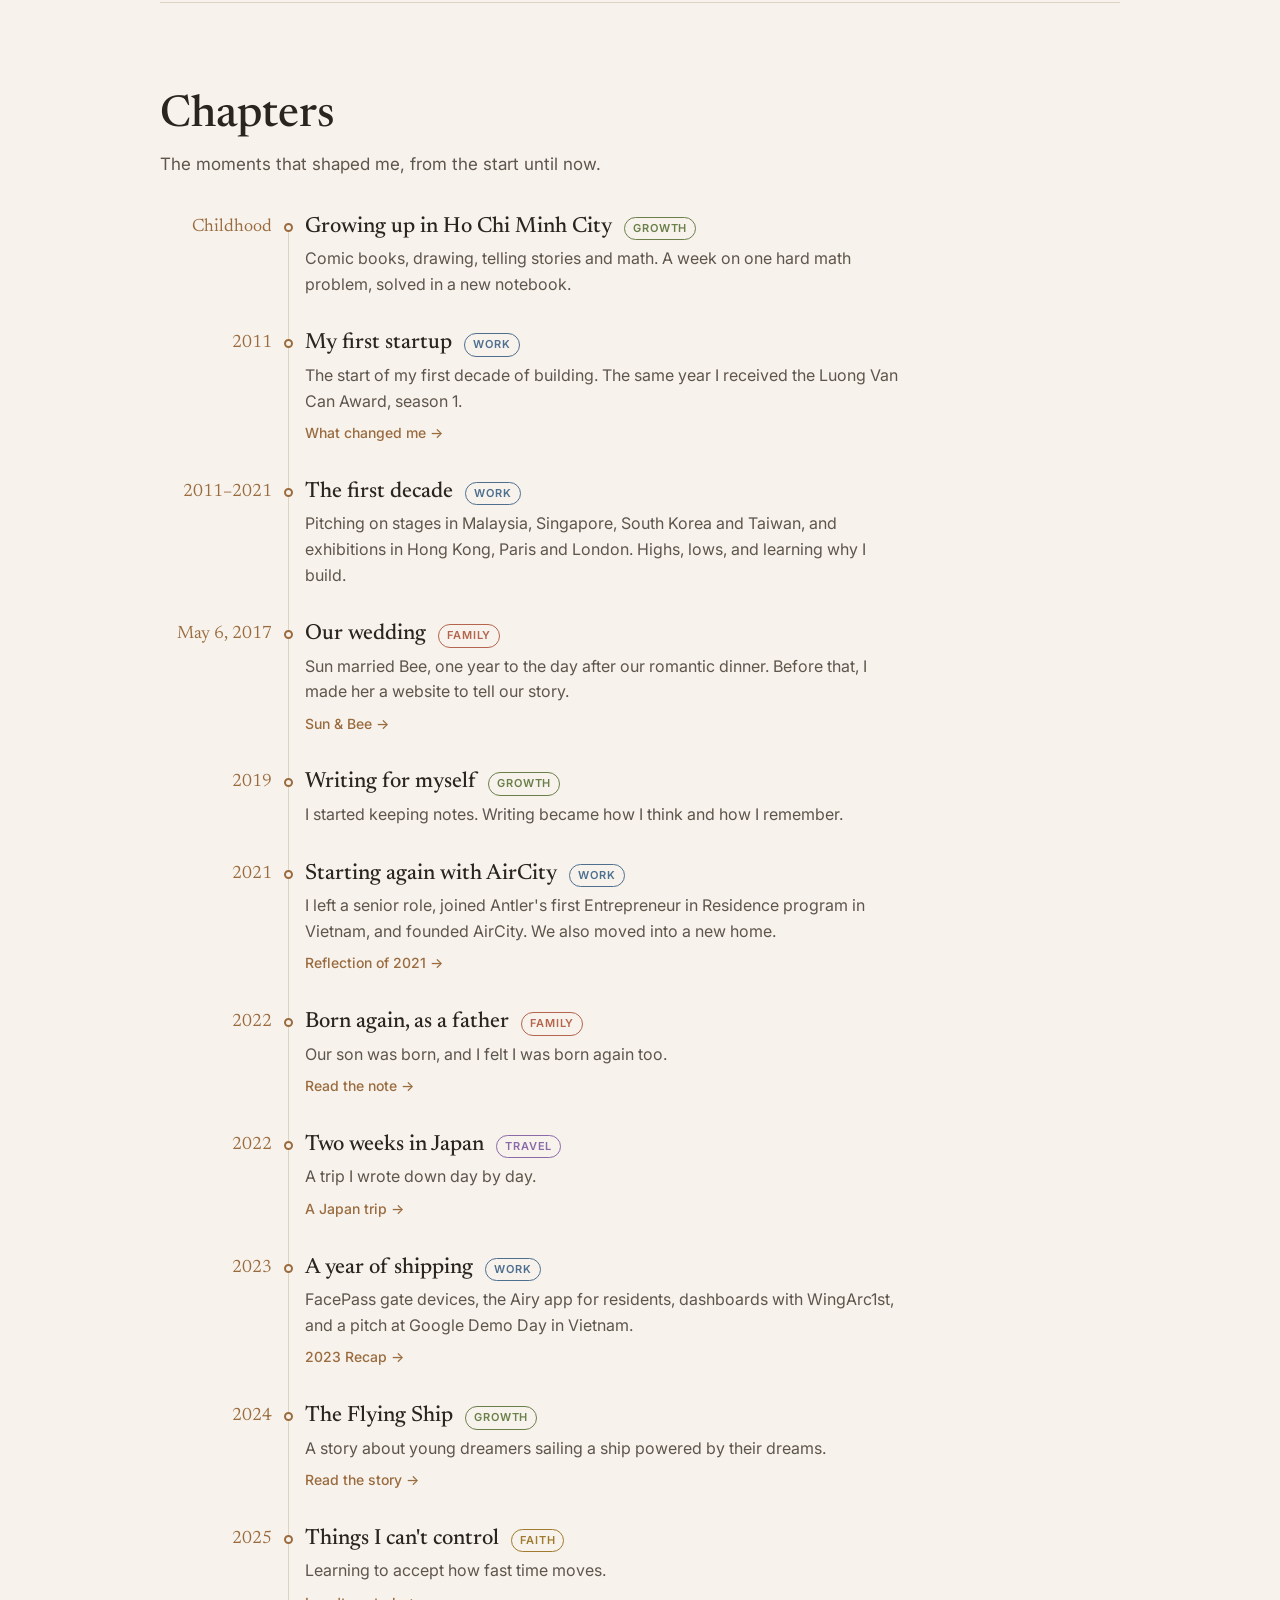
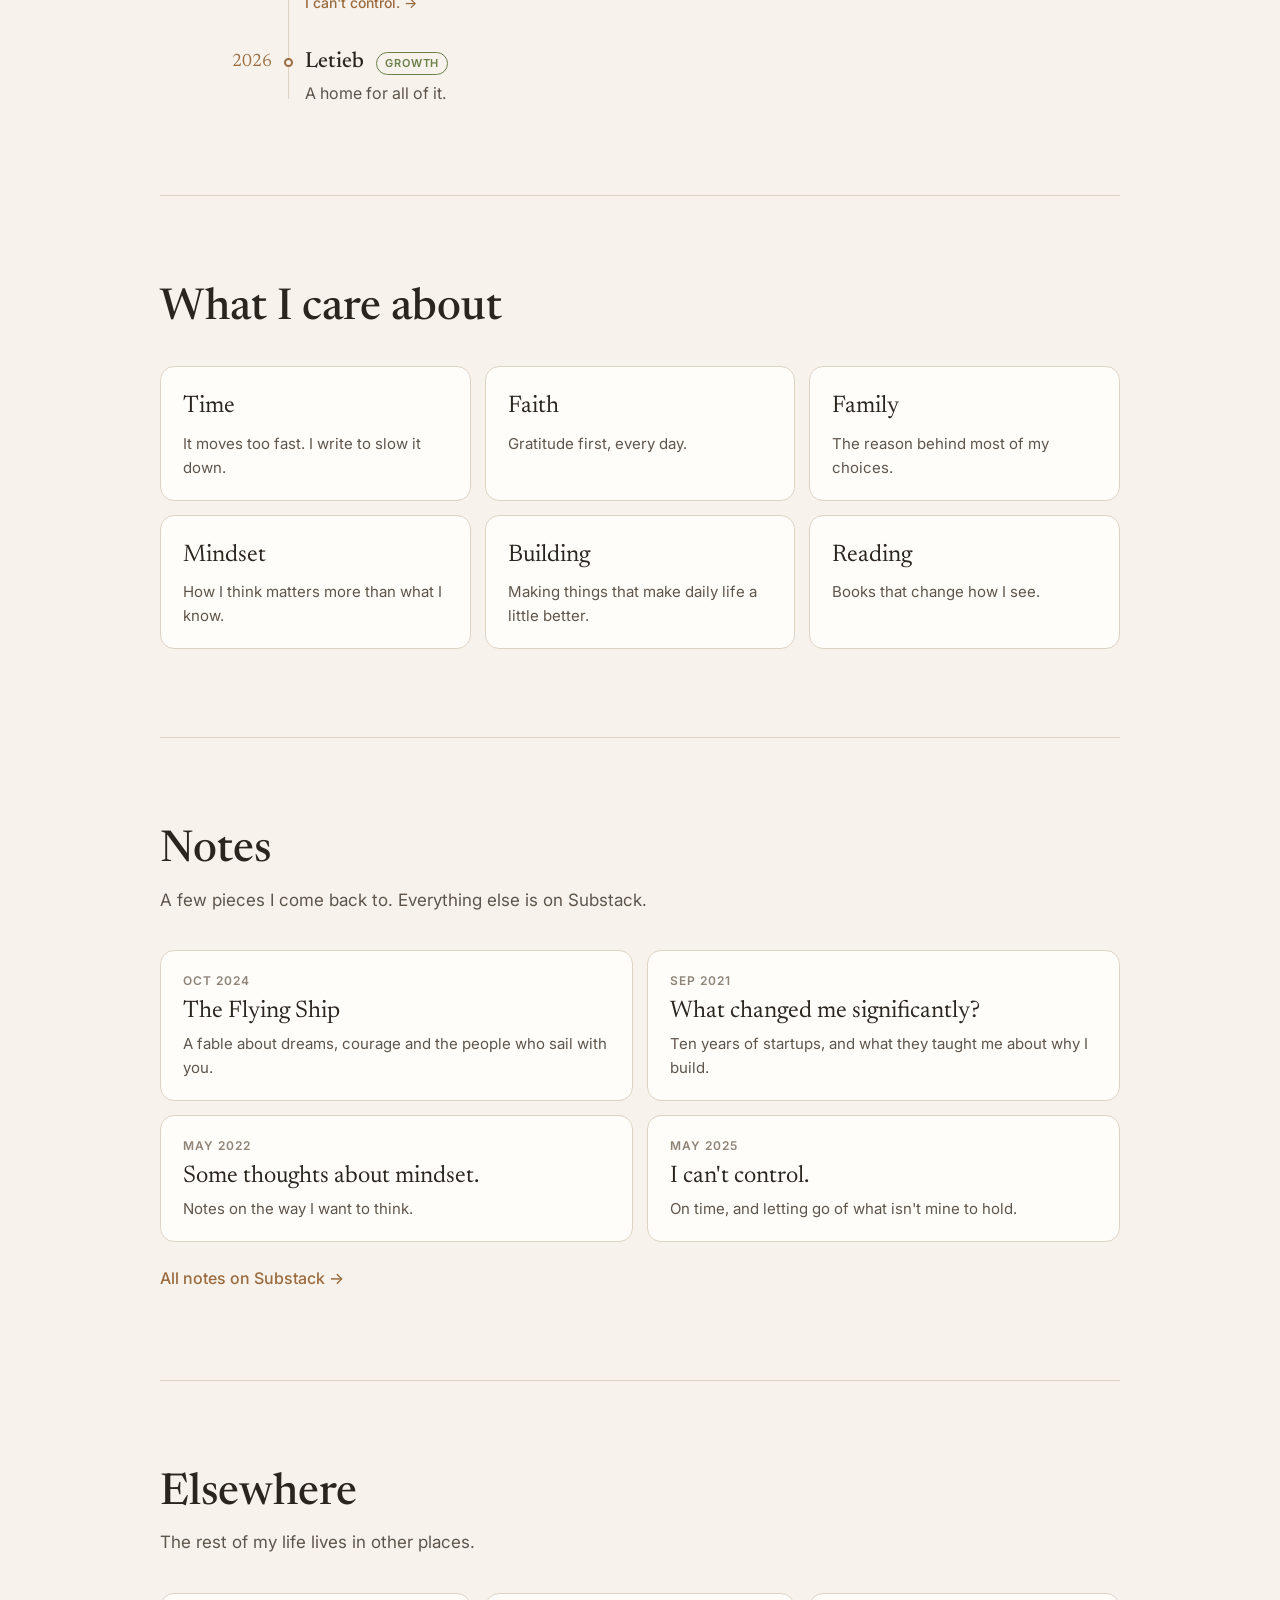
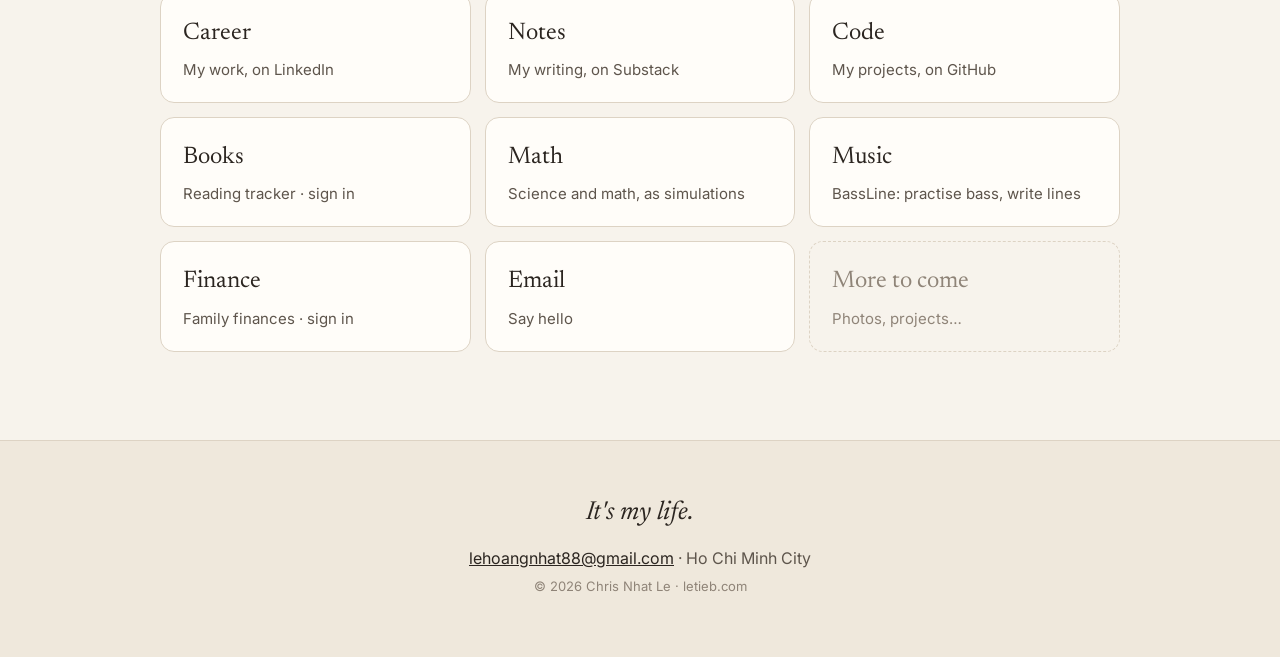
==== commit 7ecd44aa: "Name Elsewhere cards by what they hold Career (LinkedIn), Notes (Substack) and a new Code card (GitH" ====
--- a/index.html
+++ b/index.html
@@ -14,7 +14,7 @@
   <link rel="preconnect" href="https://fonts.gstatic.com" crossorigin>
   <link href="https://fonts.googleapis.com/css2?family=Inter:wght@400;500;600&family=Newsreader:ital,opsz,wght@0,6..72,400;0,6..72,500;1,6..72,400&display=swap" rel="stylesheet">
   <!-- Bump ?v= whenever styles.css, data.js or main.js change, so browsers fetch the new files -->
-  <link rel="stylesheet" href="styles.css?v=2026-10-26">
+  <link rel="stylesheet" href="styles.css?v=2026-10-26b">
 </head>
 <body>
   <header class="site-header">
@@ -125,7 +125,7 @@
     <p class="small">© <span id="year">2026</span> Chris Nhat Le · letieb.com</p>
   </footer>
 
-  <script src="data.js?v=2026-10-26"></script>
-  <script src="main.js?v=2026-10-26"></script>
+  <script src="data.js?v=2026-10-26b"></script>
+  <script src="main.js?v=2026-10-26b"></script>
 </body>
 </html>
--- a/styles.css
+++ b/styles.css
@@ -364,7 +364,7 @@
 .more-link:hover { text-decoration: underline; }
 
 /* Elsewhere */
-.links { display: grid; grid-template-columns: repeat(4, 1fr); gap: 14px; }
+.links { display: grid; grid-template-columns: repeat(3, 1fr); gap: 14px; }
 .link-name { font-family: var(--serif); font-size: 24px; }
 .link-text { color: var(--ink-soft); font-size: 15px; }
 .link-card.is-soon { background: transparent; border-style: dashed; color: var(--ink-faint); }
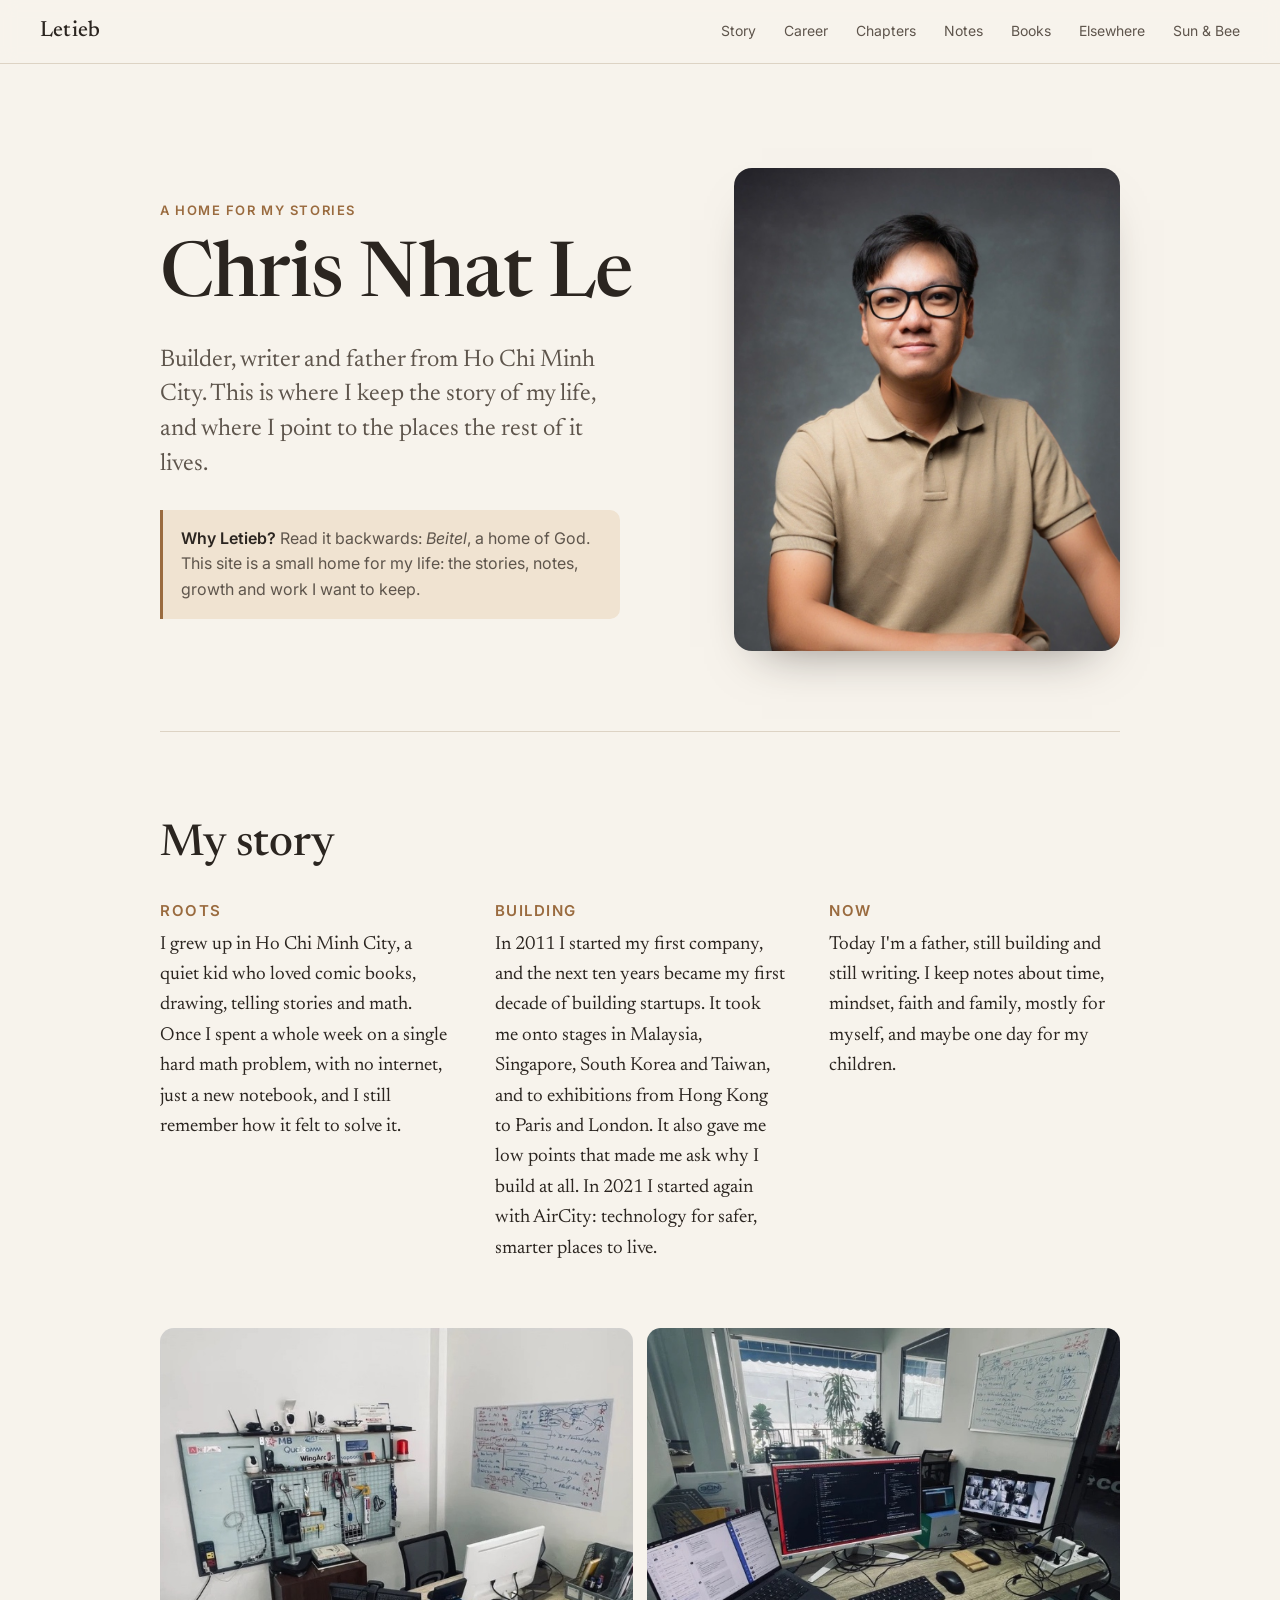
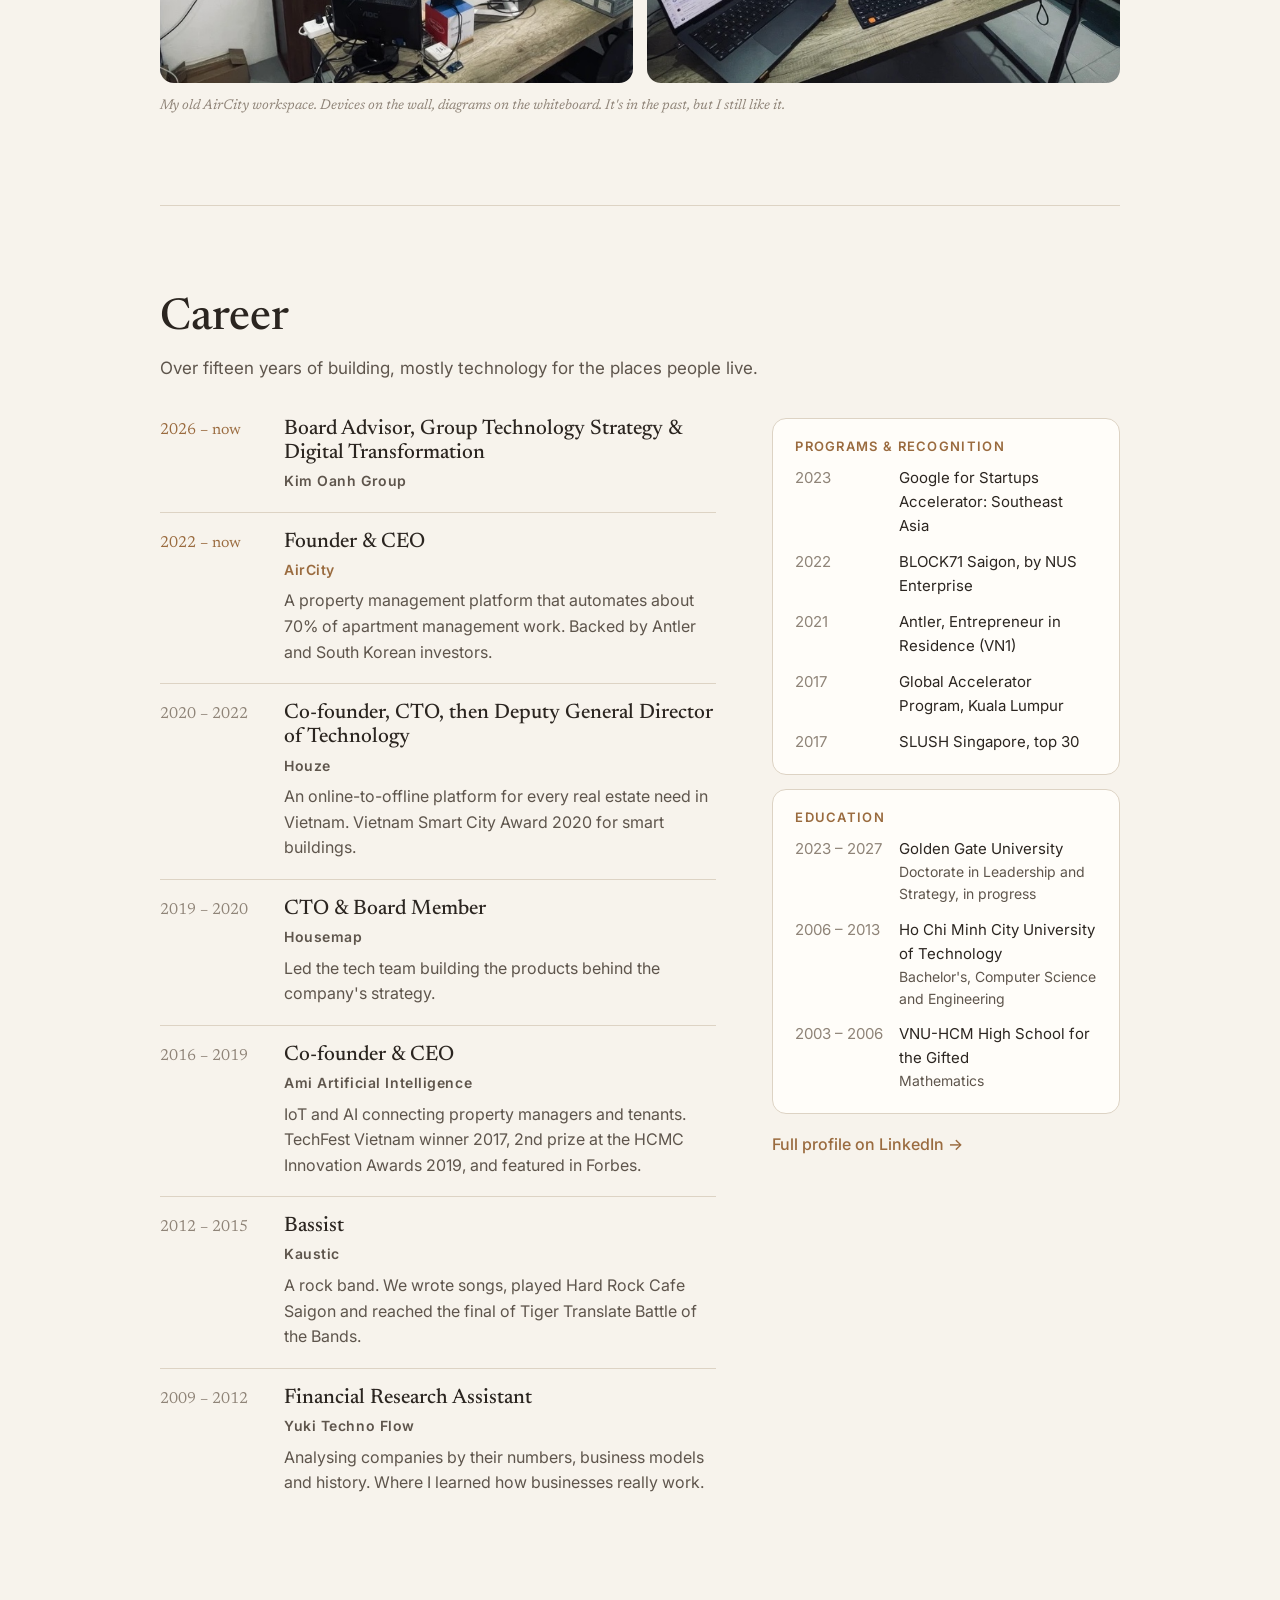
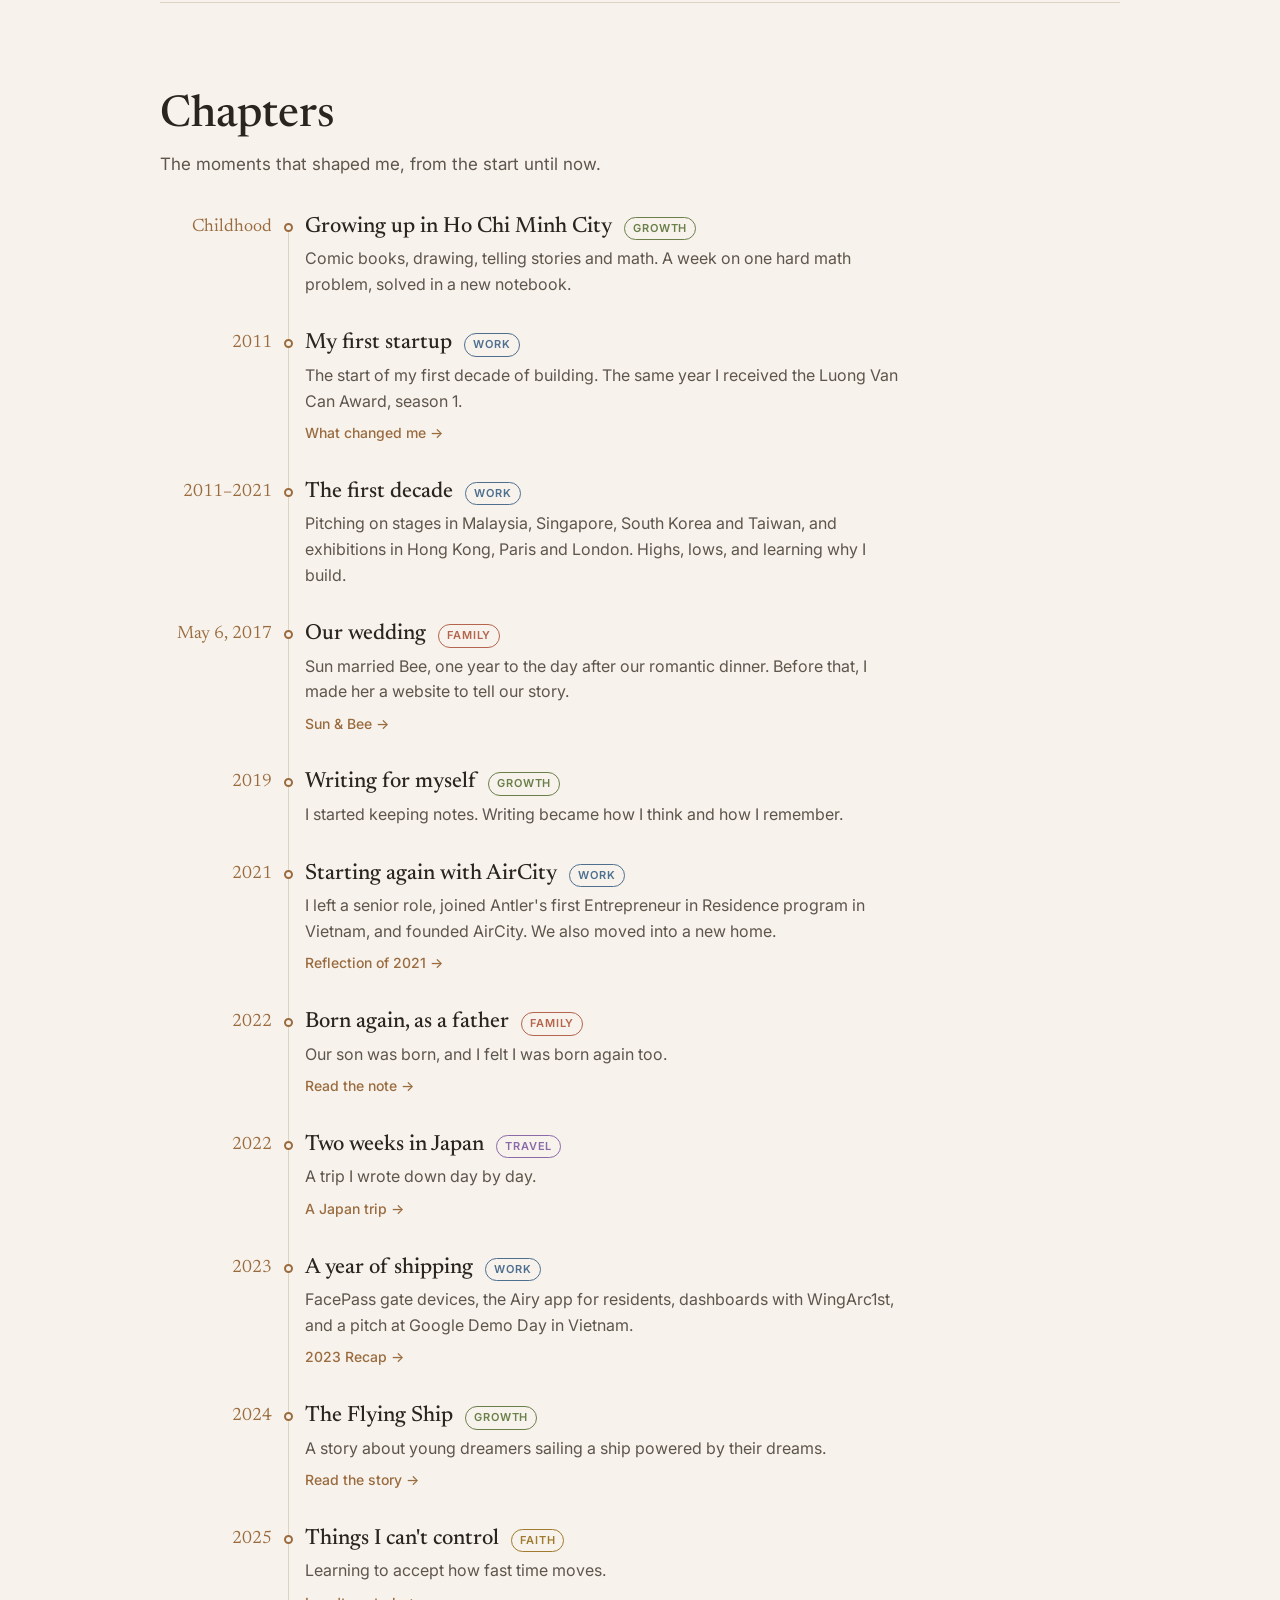
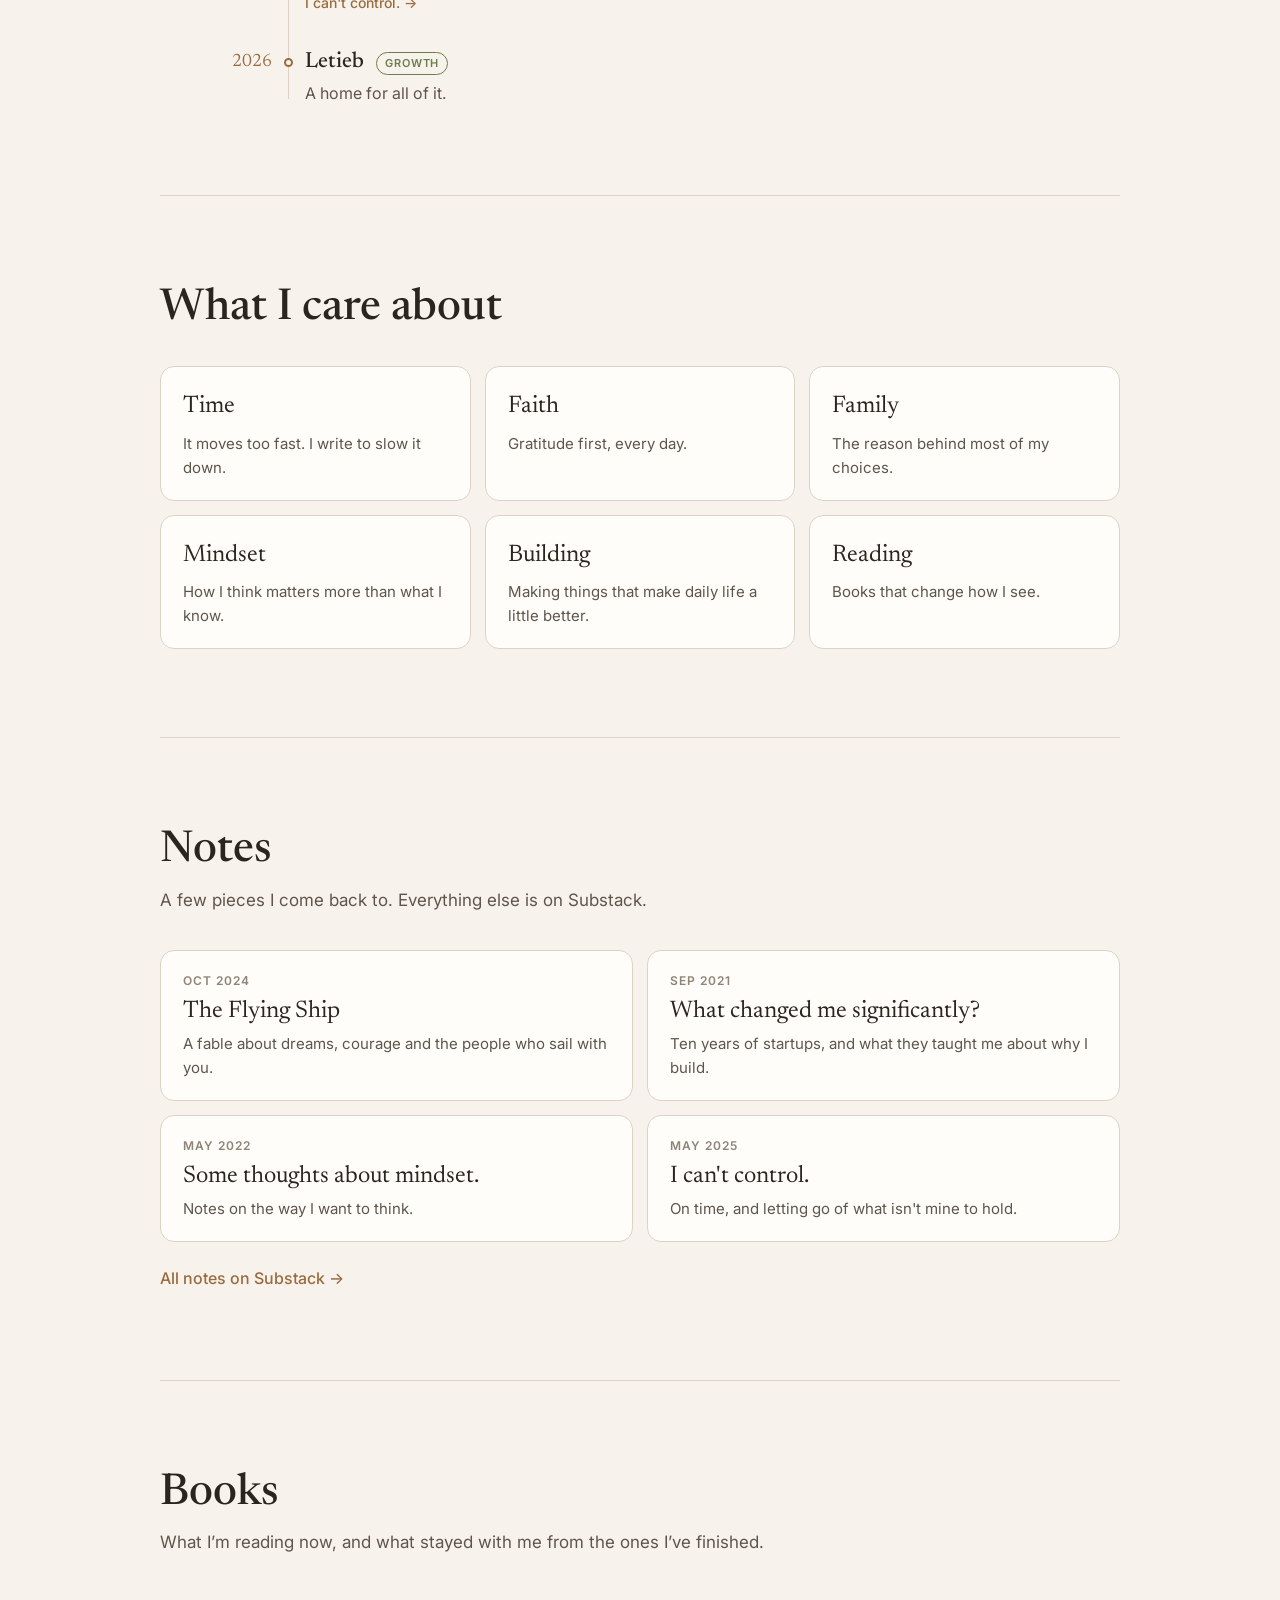
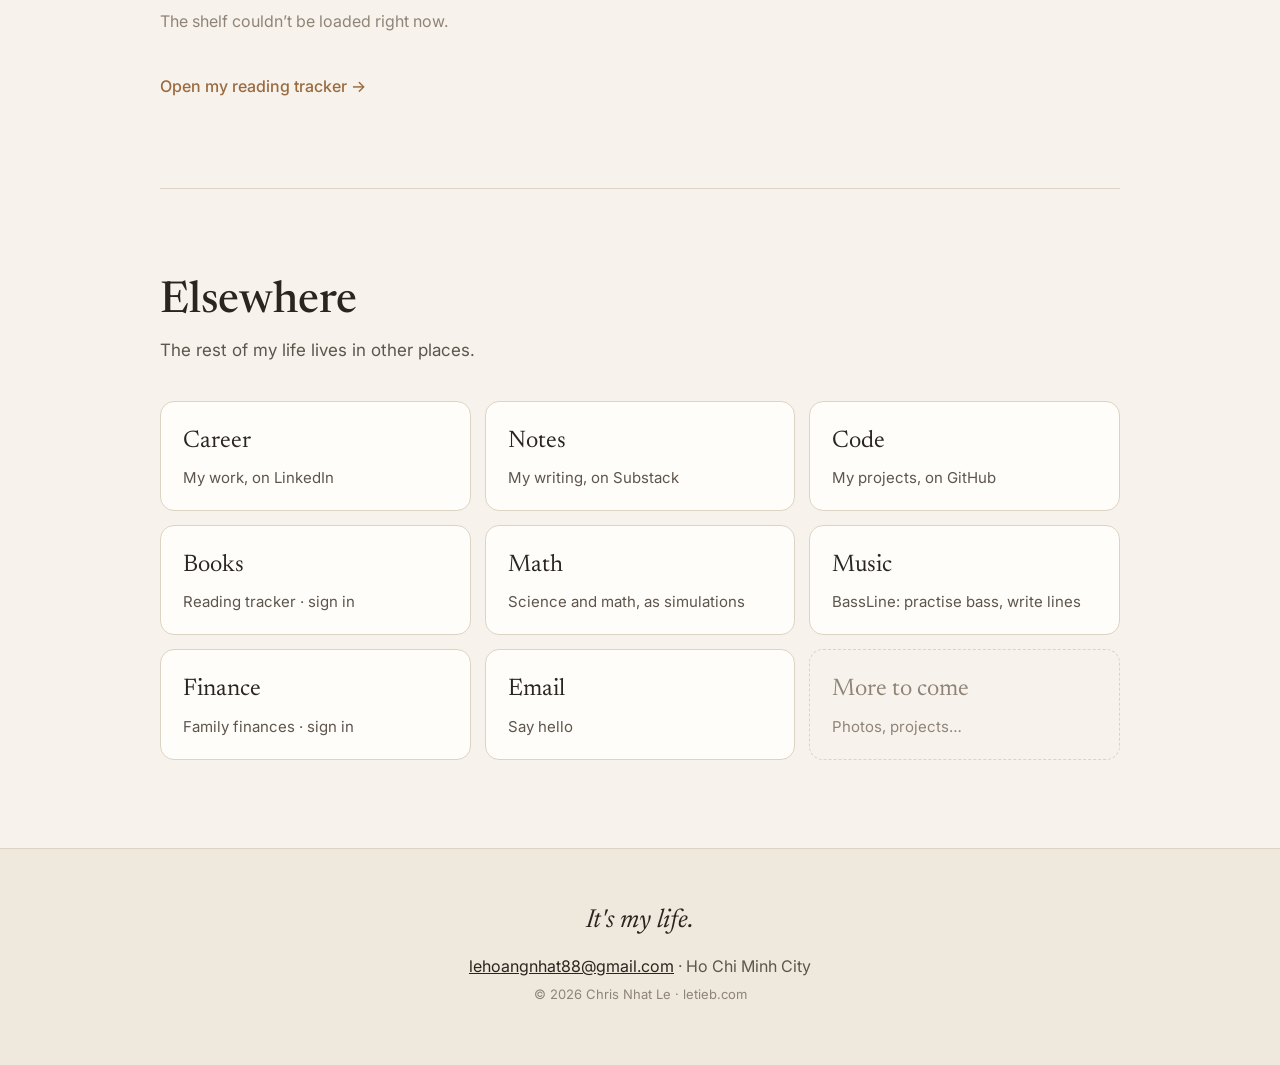
==== commit e5298b14: "Add a Books section, live from books.letieb.com Books in the menu leads to a shelf of what I'm readi" ====
--- a/index.html
+++ b/index.html
@@ -14,7 +14,7 @@
   <link rel="preconnect" href="https://fonts.gstatic.com" crossorigin>
   <link href="https://fonts.googleapis.com/css2?family=Inter:wght@400;500;600&family=Newsreader:ital,opsz,wght@0,6..72,400;0,6..72,500;1,6..72,400&display=swap" rel="stylesheet">
   <!-- Bump ?v= whenever styles.css, data.js or main.js change, so browsers fetch the new files -->
-  <link rel="stylesheet" href="styles.css?v=2026-10-26b">
+  <link rel="stylesheet" href="styles.css?v=2026-10-26c">
 </head>
 <body>
   <header class="site-header">
@@ -24,6 +24,7 @@
       <a href="#career">Career</a>
       <a href="#chapters">Chapters</a>
       <a href="#notes">Notes</a>
+      <a href="#books">Books</a>
       <a href="#elsewhere">Elsewhere</a>
       <a href="sunandbee/">Sun &amp; Bee</a>
     </nav>
@@ -111,6 +112,14 @@
       <a class="more-link" href="https://nhat.substack.com/archive">All notes on Substack →</a>
     </section>
 
+    <!-- Books, loaded live from books.letieb.com by main.js -->
+    <section id="books" class="section">
+      <h2>Books</h2>
+      <p class="section-intro">What I’m reading now, and what stayed with me from the ones I’ve finished.</p>
+      <div class="shelf" id="shelf"><p class="muted">Taking the books off the shelf…</p></div>
+      <a class="more-link" href="https://books.letieb.com">Open my reading tracker →</a>
+    </section>
+
     <!-- Links out, rendered from data.js -->
     <section id="elsewhere" class="section">
       <h2>Elsewhere</h2>
@@ -125,7 +134,9 @@
     <p class="small">© <span id="year">2026</span> Chris Nhat Le · letieb.com</p>
   </footer>
 
-  <script src="data.js?v=2026-10-26b"></script>
-  <script src="main.js?v=2026-10-26b"></script>
+  <dialog class="book-dialog" id="book-dialog" aria-labelledby="book-dialog-title"></dialog>
+
+  <script src="data.js?v=2026-10-26c"></script>
+  <script src="main.js?v=2026-10-26c"></script>
 </body>
 </html>
--- a/styles.css
+++ b/styles.css
@@ -363,6 +363,107 @@
 }
 .more-link:hover { text-decoration: underline; }
 
+/* Books shelf */
+.muted { color: var(--ink-faint); }
+.shelf { display: flex; flex-direction: column; gap: 36px; }
+.shelf-title {
+  font-family: var(--sans);
+  font-size: 13px;
+  font-weight: 600;
+  letter-spacing: 0.1em;
+  text-transform: uppercase;
+  color: var(--accent);
+  margin-bottom: 16px;
+}
+.shelf-books { list-style: none; margin: 0; padding: 0; display: grid; grid-template-columns: repeat(auto-fill, minmax(132px, 1fr)); gap: 28px 22px; }
+.book-tile {
+  width: 100%;
+  display: flex;
+  flex-direction: column;
+  gap: 6px;
+  padding: 0;
+  border: none;
+  background: none;
+  color: inherit;
+  font: inherit;
+  text-align: left;
+  cursor: pointer;
+}
+.book-tile .cover { transition: transform 0.2s ease, box-shadow 0.2s ease; margin-bottom: 6px; }
+.book-tile:hover .cover, .book-tile:focus-visible .cover { transform: translateY(-4px); box-shadow: 0 2px 0 var(--line), 0 18px 30px -16px rgb(43 37 32 / 0.6); }
+.book-tile:focus-visible { outline: none; }
+.book-tile:focus-visible .book-tile-title { text-decoration: underline; }
+@media (prefers-reduced-motion: reduce) { .book-tile .cover { transition: none; } .book-tile:hover .cover { transform: none; } }
+.book-tile-title { font-family: var(--serif); font-size: 18px; line-height: 1.2; }
+.book-tile-meta { font-size: 13px; color: var(--ink-faint); }
+
+/* Covers, matching books.letieb.com */
+.cover {
+  position: relative;
+  display: block;
+  width: 100%;
+  aspect-ratio: 2 / 3;
+  border-radius: 4px 8px 8px 4px;
+  overflow: hidden;
+  background: var(--paper-2);
+  box-shadow: 0 1px 0 var(--line), 0 12px 24px -16px rgb(43 37 32 / 0.55);
+}
+.cover img { width: 100%; height: 100%; object-fit: cover; display: block; }
+.cover::after { content: ""; position: absolute; inset: 0 auto 0 0; width: 6px; background: linear-gradient(90deg, rgb(0 0 0 / 0.14), transparent); }
+.cover-lg { width: 180px; flex: none; }
+.cover-blank {
+  display: flex;
+  flex-direction: column;
+  justify-content: space-between;
+  padding: 14px 12px 14px 18px;
+  background: var(--accent-soft);
+  border: 1px solid color-mix(in srgb, var(--accent) 25%, var(--line));
+}
+.cover-blank-title { display: block; font-family: var(--serif); font-size: 18px; line-height: 1.15; color: var(--ink); overflow: hidden; overflow-wrap: anywhere; max-height: calc(1.15em * 5); }
+.cover-blank-author { font-size: 10px; letter-spacing: 0.06em; text-transform: uppercase; color: var(--ink-soft); }
+
+/* Book pop-up */
+.book-dialog {
+  width: min(680px, calc(100vw - 32px));
+  max-height: calc(100dvh - 32px);
+  padding: clamp(22px, 4vw, 36px);
+  border: 1px solid var(--line);
+  border-radius: 18px;
+  background: var(--card);
+  color: var(--ink);
+  box-shadow: 0 30px 80px -30px rgb(0 0 0 / 0.5);
+}
+.book-dialog::backdrop { background: rgb(27 24 21 / 0.5); backdrop-filter: blur(3px); }
+.dialog-close {
+  position: absolute;
+  top: 12px;
+  right: 14px;
+  width: 40px;
+  height: 40px;
+  border: none;
+  border-radius: 50%;
+  background: transparent;
+  color: var(--ink-faint);
+  font-size: 28px;
+  line-height: 1;
+  cursor: pointer;
+}
+.dialog-close:hover { background: var(--paper-2); color: var(--ink); }
+.book-dialog-body { display: flex; gap: clamp(18px, 4vw, 30px); align-items: flex-start; }
+.book-dialog-text { flex: 1; min-width: 0; display: flex; flex-direction: column; gap: 8px; padding-top: 4px; }
+.book-dialog-text .eyebrow { margin: 0; }
+.book-dialog-text h3 { font-size: clamp(28px, 4vw, 36px); padding-right: 28px; }
+.book-dialog-author { margin: 0; font-family: var(--serif); font-size: 19px; color: var(--ink-soft); }
+.book-dialog-text .muted { margin: 0; font-size: 14px; }
+.bar-track { display: block; height: 6px; margin-top: 6px; border-radius: 999px; background: var(--paper-2); overflow: hidden; }
+.bar-fill { display: block; height: 100%; border-radius: inherit; background: var(--accent); }
+.book-dialog-notes { margin-top: 26px; padding-top: 22px; border-top: 1px solid var(--line); }
+.book-dialog-notes h4 { font-family: var(--sans); font-size: 13px; font-weight: 600; letter-spacing: 0.1em; text-transform: uppercase; color: var(--accent); margin: 0 0 14px; }
+.book-note { margin: 0 0 18px; padding-left: 16px; border-left: 2px solid var(--accent-soft); }
+.book-note p { margin: 0; font-family: var(--serif); font-size: 19px; line-height: 1.55; white-space: pre-wrap; }
+.book-note cite { display: block; margin-top: 6px; font-style: normal; font-size: 13px; color: var(--ink-faint); }
+.book-dialog-notes .more-link { margin-top: 6px; }
+
 /* Elsewhere */
 .links { display: grid; grid-template-columns: repeat(3, 1fr); gap: 14px; }
 .link-name { font-family: var(--serif); font-size: 24px; }
@@ -393,6 +494,14 @@
 
 /* Phone */
 @media (max-width: 640px) {
+  .shelf-books { grid-template-columns: repeat(auto-fill, minmax(100px, 1fr)); gap: 22px 16px; }
+  .book-tile-title { font-size: 16px; }
+  .book-dialog { width: 100vw; max-width: none; max-height: 92dvh; margin: auto 0 0; border-radius: 18px 18px 0 0; }
+  .book-dialog-body { flex-direction: column; align-items: center; text-align: center; }
+  .book-dialog-text { align-items: center; width: 100%; }
+  .book-dialog-text h3 { padding-right: 0; }
+  .book-dialog-text .bar-track { width: 100%; }
+  .cover-lg { width: 140px; }
   .site-header { padding-top: 12px; padding-bottom: 12px; }
   .site-header nav { gap: 14px; }
   .site-header nav a { font-size: 13px; }
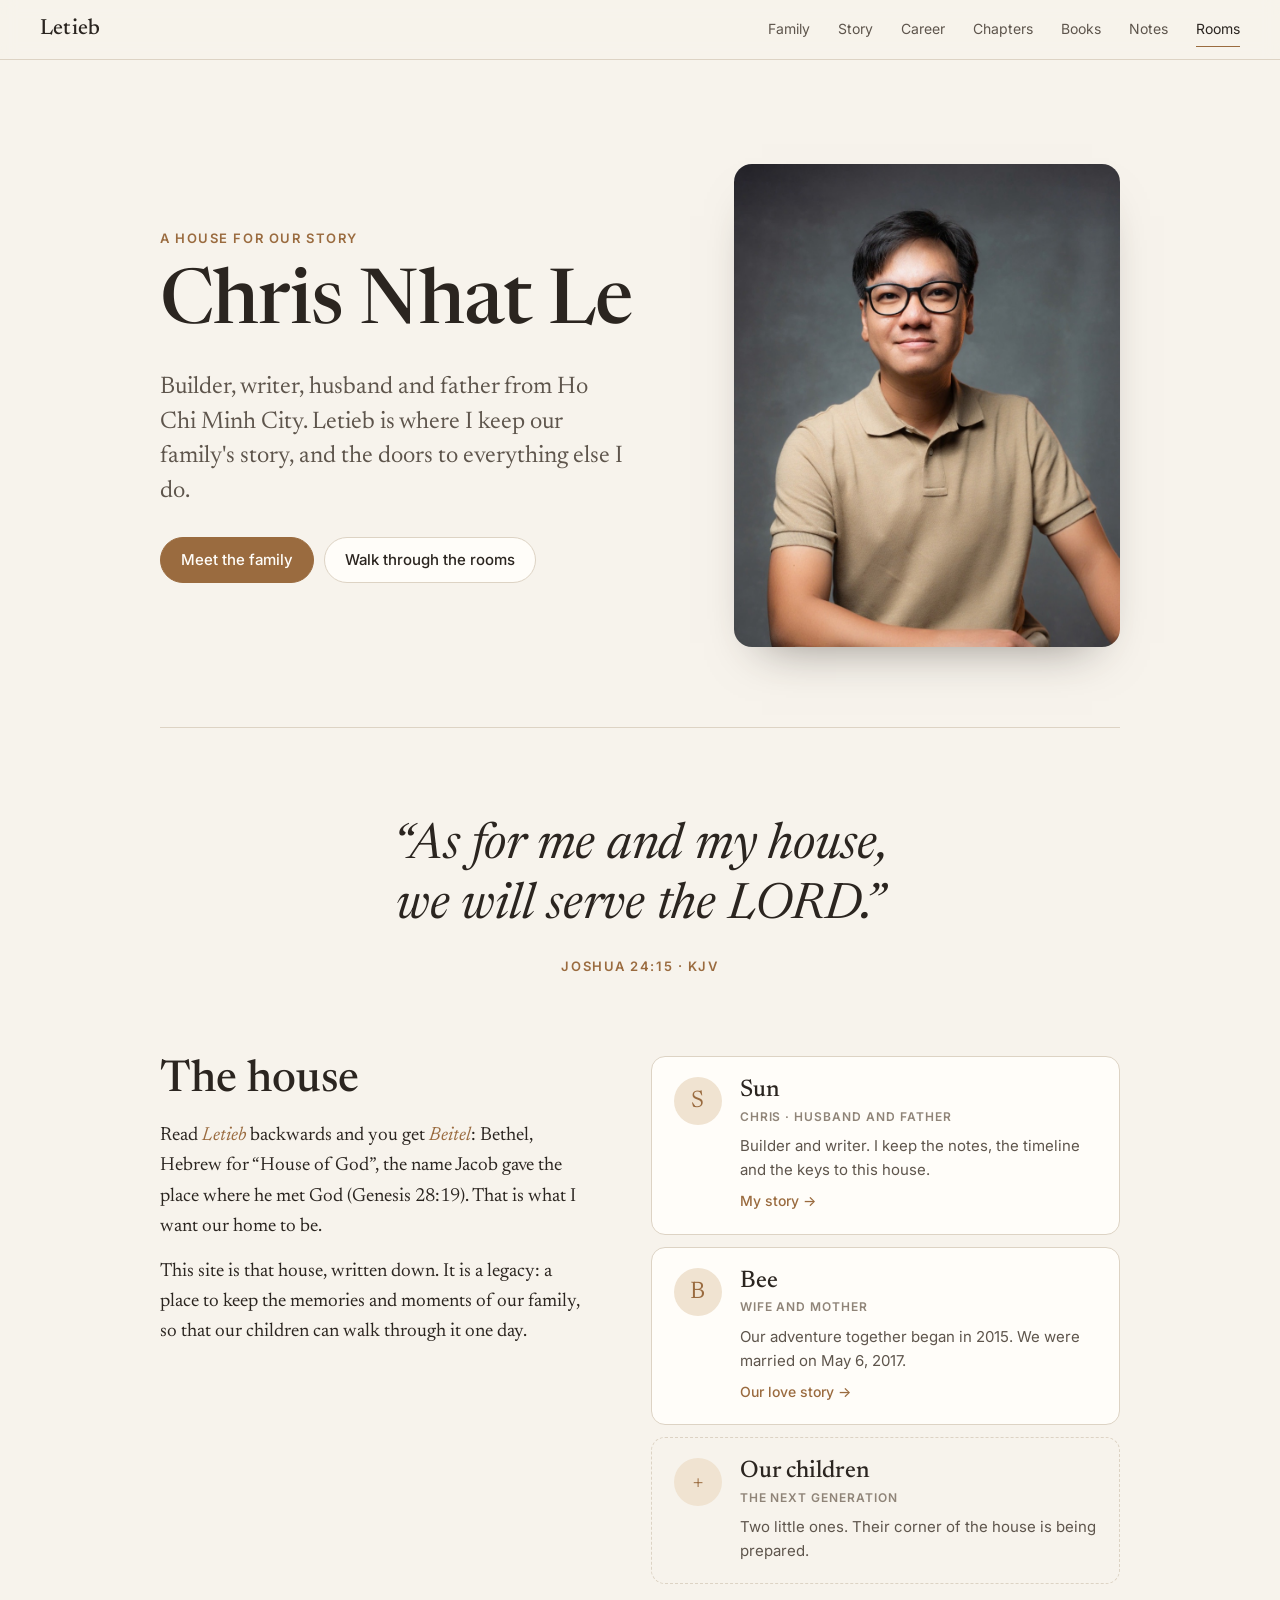
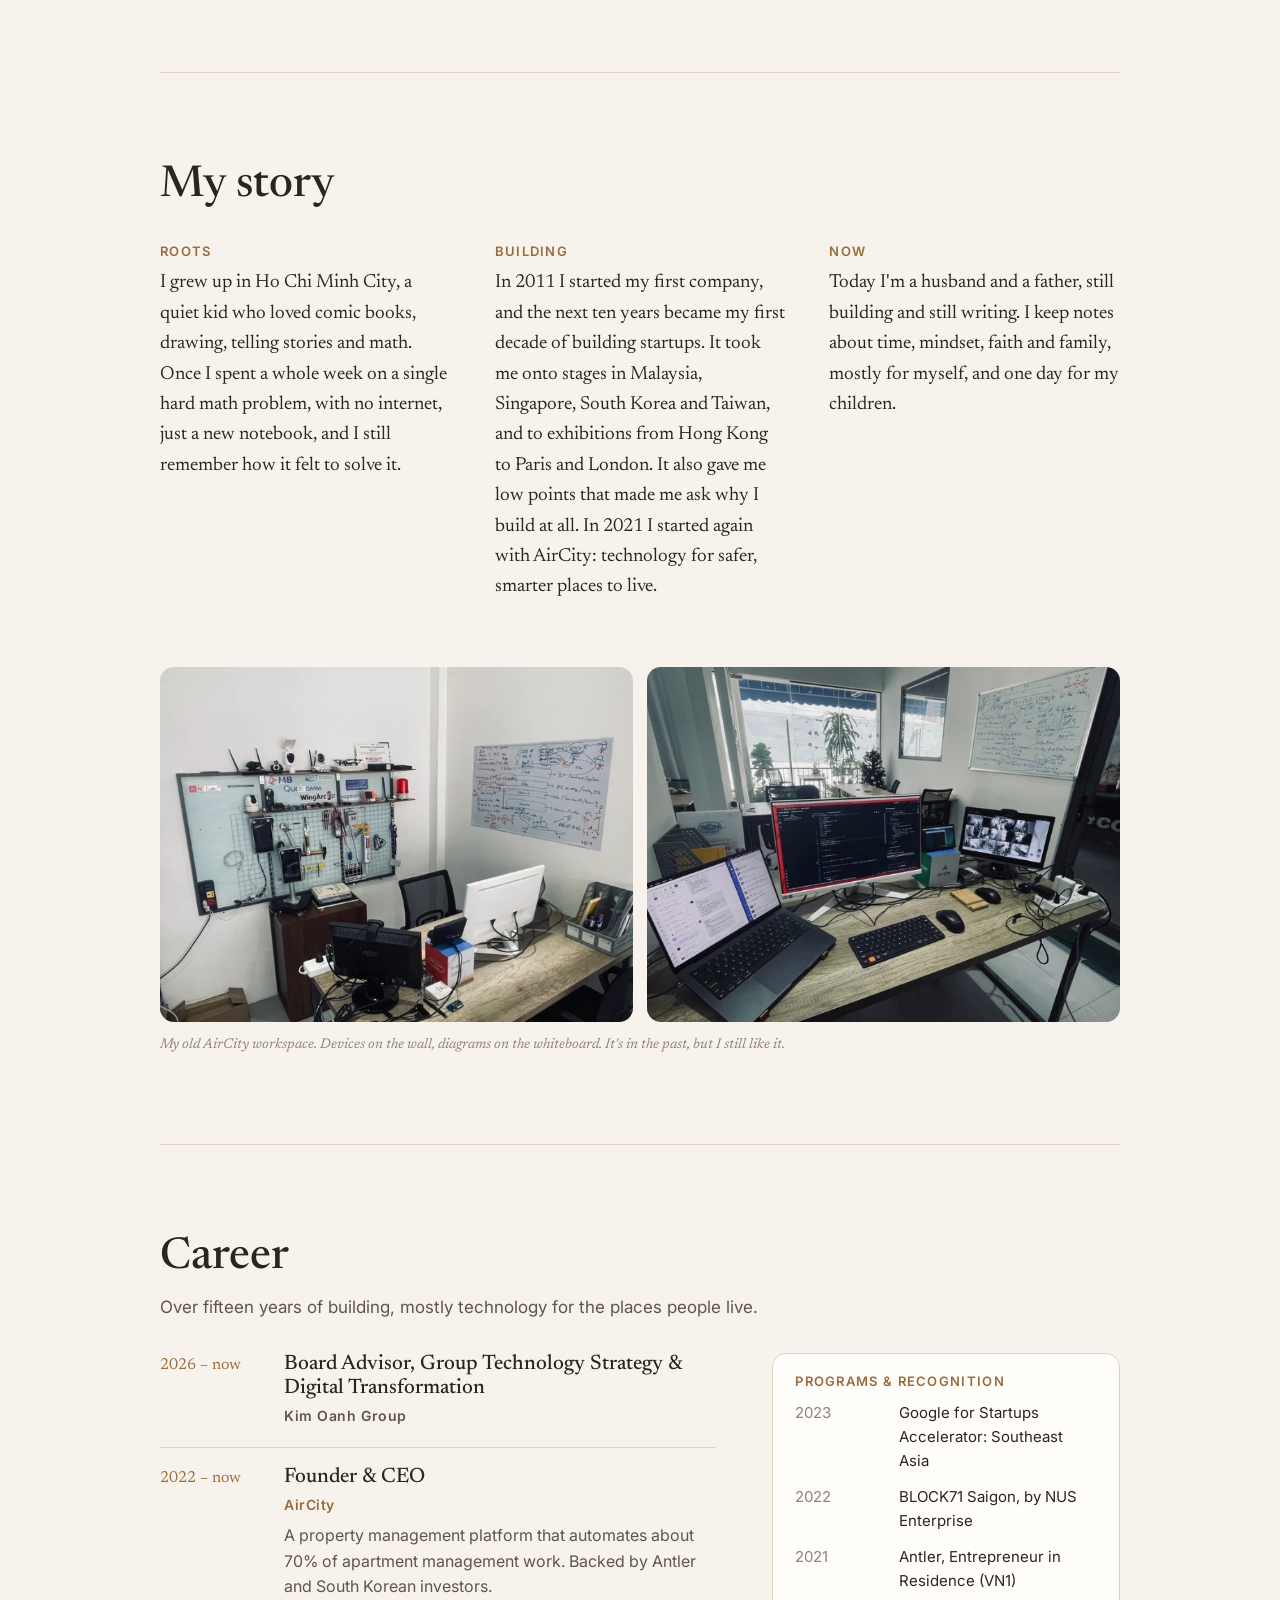
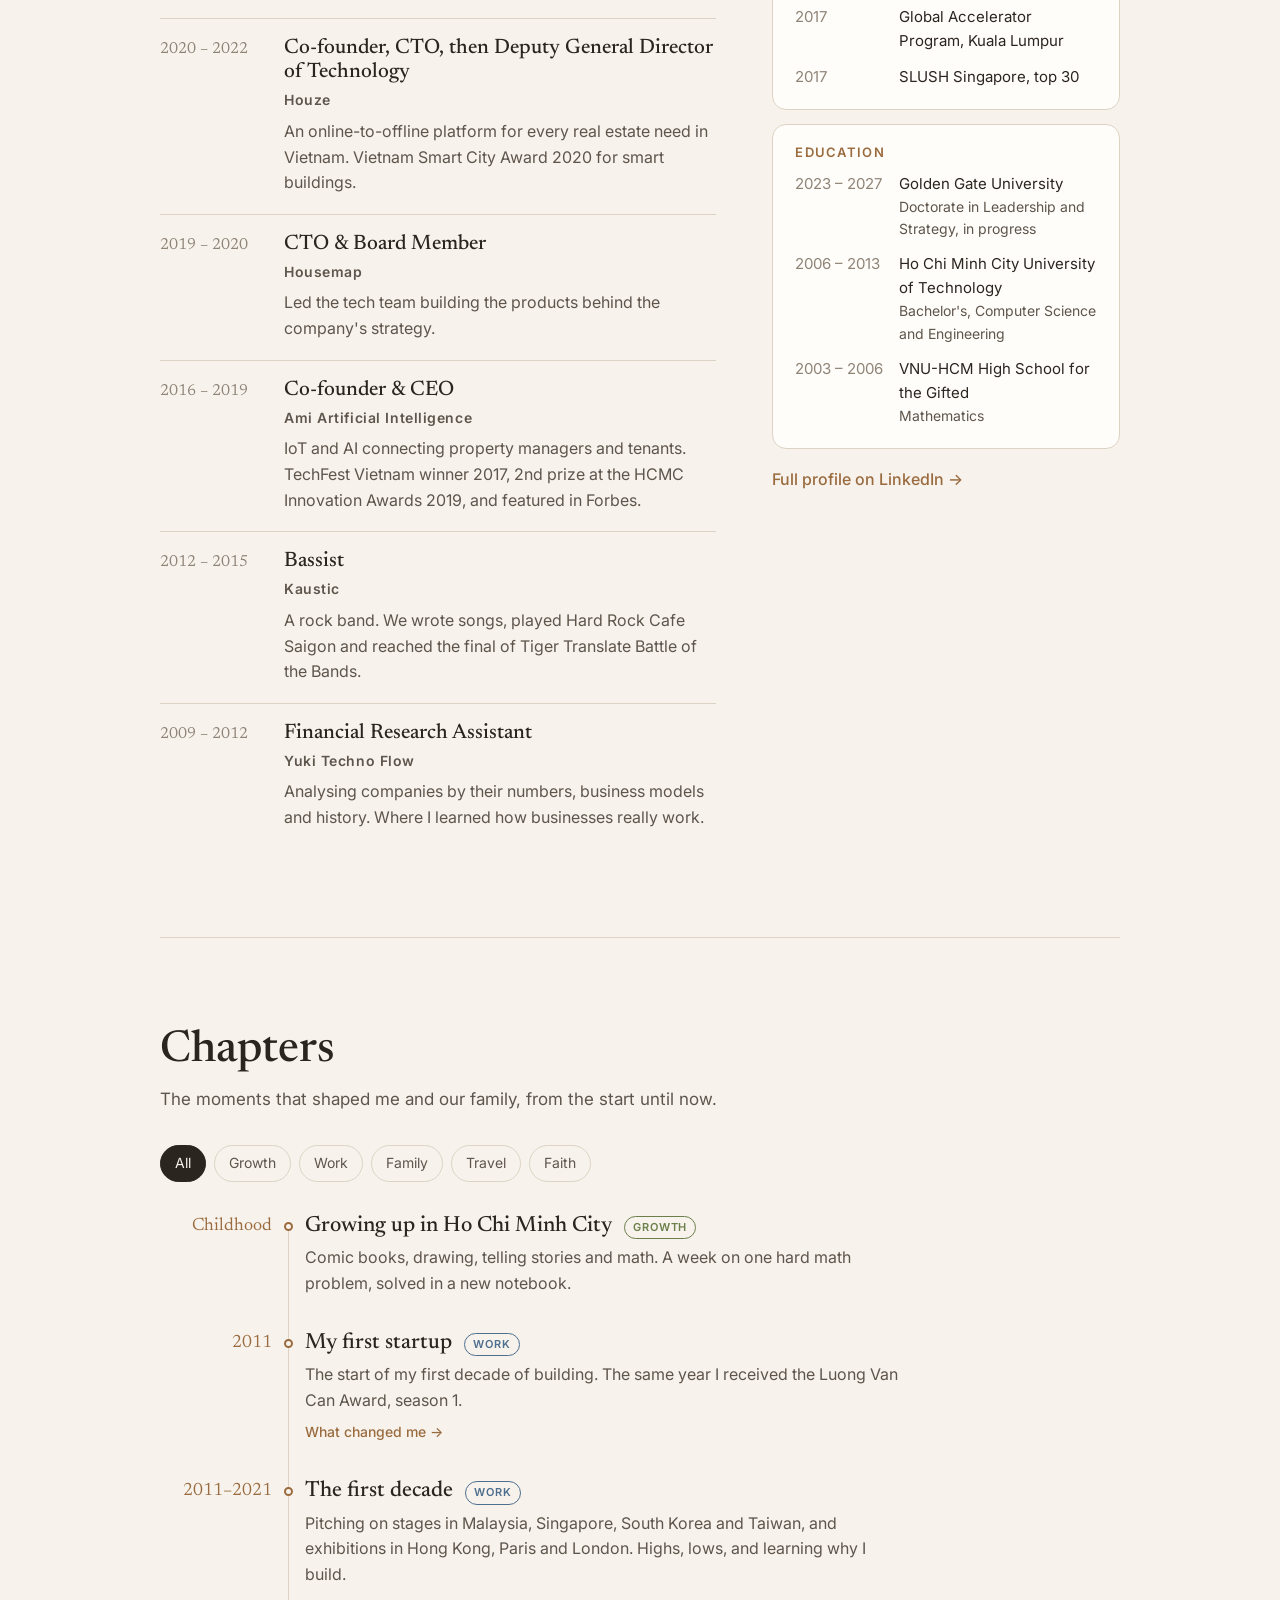
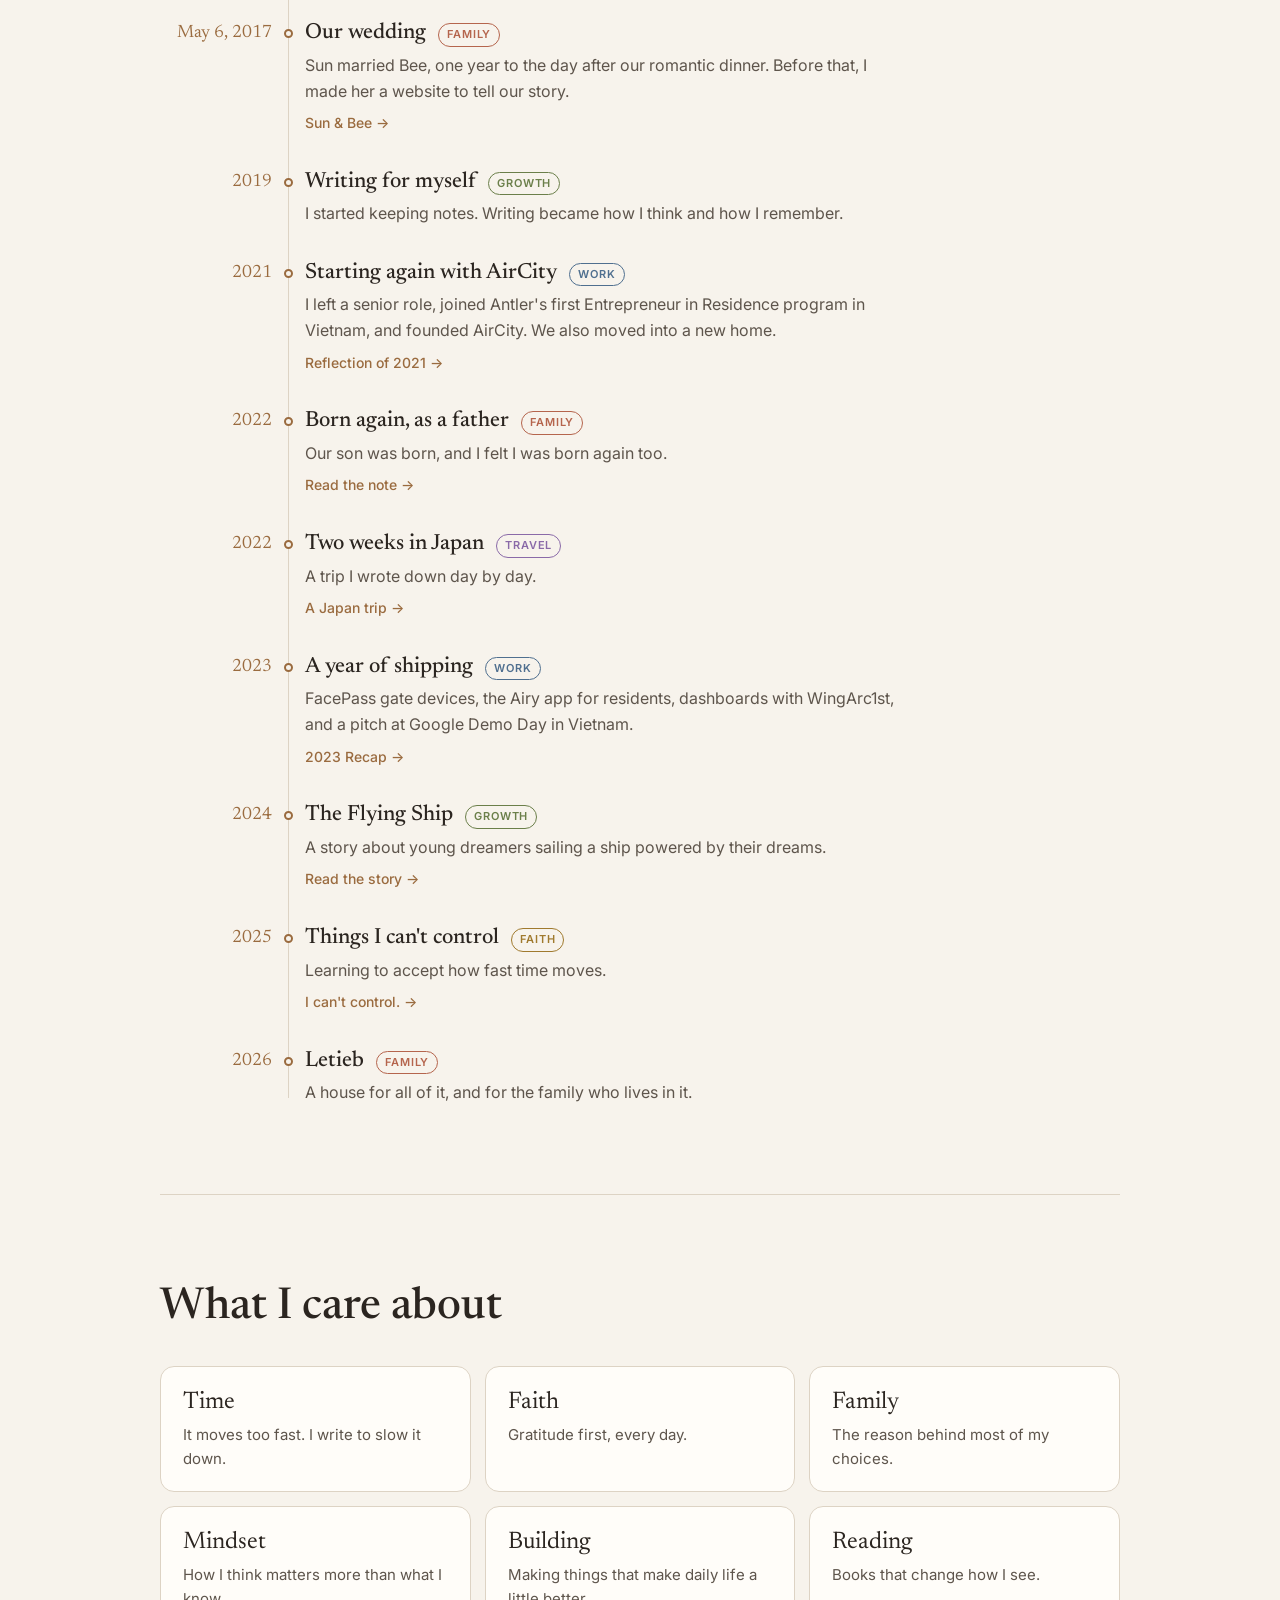
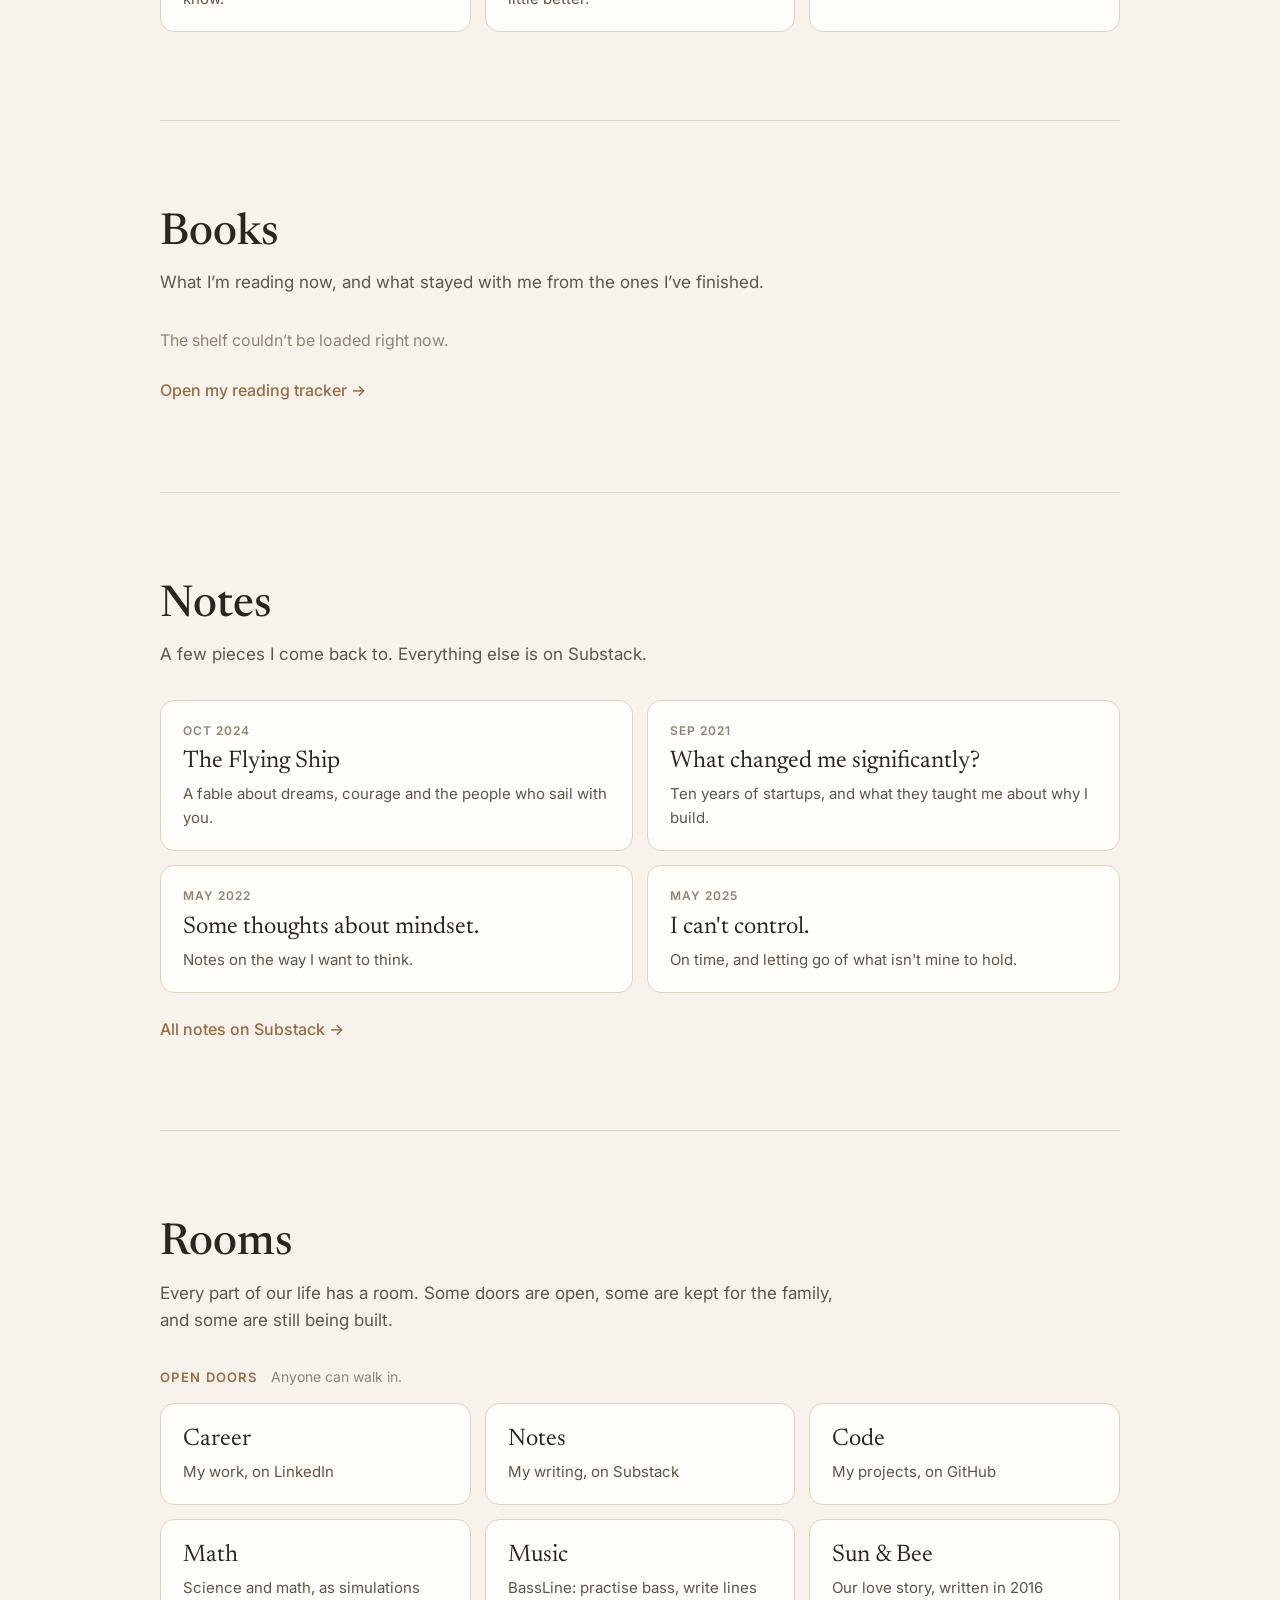
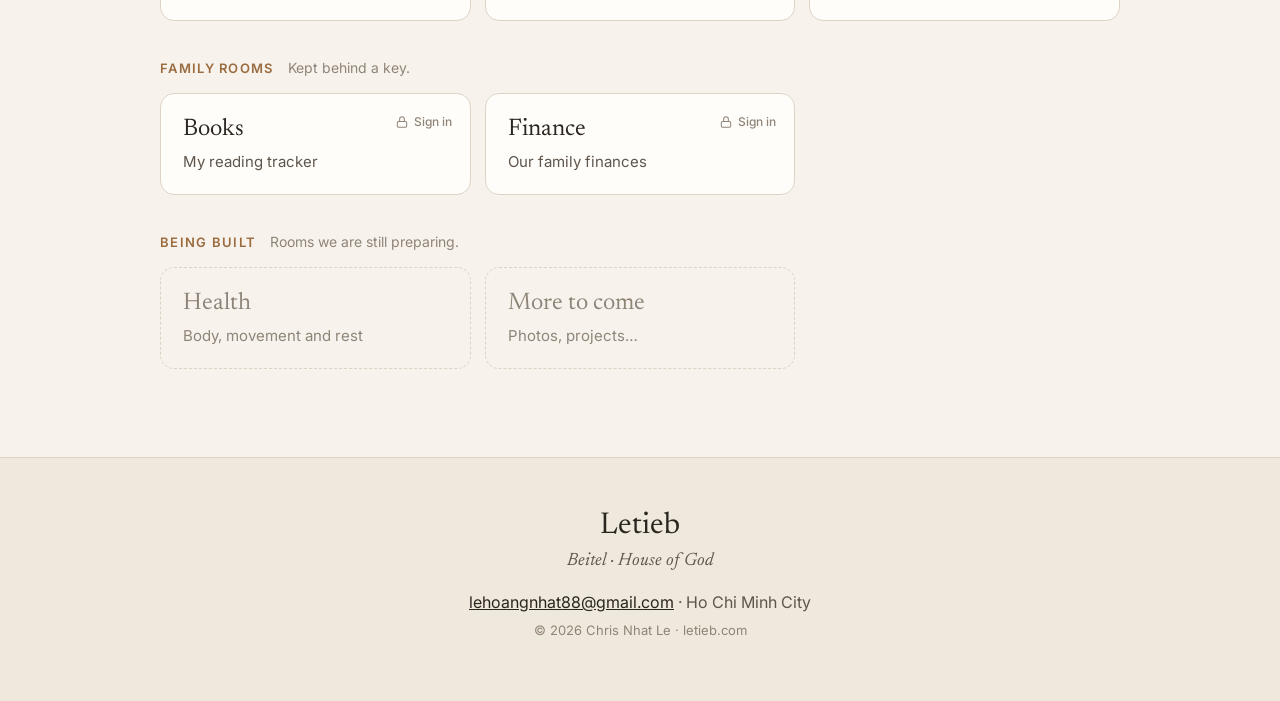
==== commit f40cd350: "Rebuild Letieb as the family's house Letieb is Beitel, House of God, and now the page says so: it op" ====
--- a/index.html
+++ b/index.html
@@ -4,29 +4,32 @@
   <meta charset="utf-8">
   <meta name="viewport" content="width=device-width, initial-scale=1">
   <title>Letieb · Chris Nhat Le</title>
-  <meta name="description" content="Letieb is the personal home of Chris Nhat Le: stories, notes, growth, work and family, from Ho Chi Minh City.">
+  <meta name="description" content="Letieb is the house of Chris Nhat Le and his family: our story, memories, work, books and notes, kept as a legacy. From Ho Chi Minh City.">
   <meta property="og:title" content="Letieb · Chris Nhat Le">
-  <meta property="og:description" content="Stories, notes, growth and work: a small home for my life.">
+  <meta property="og:description" content="As for me and my house, we will serve the LORD. A house for our family's story.">
   <meta property="og:image" content="https://letieb.com/images/portrait.jpg">
   <meta property="og:url" content="https://letieb.com/">
+  <meta name="theme-color" content="#f7f3ec" media="(prefers-color-scheme: light)">
+  <meta name="theme-color" content="#1b1815" media="(prefers-color-scheme: dark)">
   <link rel="icon" href="favicon.svg" type="image/svg+xml">
   <link rel="preconnect" href="https://fonts.googleapis.com">
   <link rel="preconnect" href="https://fonts.gstatic.com" crossorigin>
   <link href="https://fonts.googleapis.com/css2?family=Inter:wght@400;500;600&family=Newsreader:ital,opsz,wght@0,6..72,400;0,6..72,500;1,6..72,400&display=swap" rel="stylesheet">
   <!-- Bump ?v= whenever styles.css, data.js or main.js change, so browsers fetch the new files -->
-  <link rel="stylesheet" href="styles.css?v=2026-10-26c">
+  <link rel="stylesheet" href="styles.css?v=2026-11-11">
 </head>
 <body>
   <header class="site-header">
     <a class="wordmark" href="#top">Letieb</a>
-    <nav aria-label="Sections">
+    <button class="menu-toggle" id="menu-toggle" type="button" aria-expanded="false" aria-controls="site-nav">Menu</button>
+    <nav class="site-nav" id="site-nav" aria-label="Sections">
+      <a href="#family">Family</a>
       <a href="#story">Story</a>
       <a href="#career">Career</a>
       <a href="#chapters">Chapters</a>
+      <a href="#books">Books</a>
       <a href="#notes">Notes</a>
-      <a href="#books">Books</a>
-      <a href="#elsewhere">Elsewhere</a>
-      <a href="sunandbee/">Sun &amp; Bee</a>
+      <a href="#rooms">Rooms</a>
     </nav>
   </header>
 
@@ -34,14 +37,31 @@
     <!-- Welcome -->
     <section class="hero">
       <div class="hero-text">
-        <p class="eyebrow">A home for my stories</p>
+        <p class="eyebrow">A house for our story</p>
         <h1>Chris Nhat Le</h1>
-        <p class="lede">Builder, writer and father from Ho Chi Minh City. This is where I keep the story of my life, and where I point to the places the rest of it lives.</p>
-        <p class="meaning"><strong>Why Letieb?</strong> Read it backwards: <em>Beitel</em>, a home of God. This site is a small home for my life: the stories, notes, growth and work I want to keep.</p>
+        <p class="lede">Builder, writer, husband and father from Ho Chi Minh City. Letieb is where I keep our family's story, and the doors to everything else I do.</p>
+        <div class="hero-actions">
+          <a class="button button-primary" href="#family">Meet the family</a>
+          <a class="button" href="#rooms">Walk through the rooms</a>
+        </div>
       </div>
       <figure class="portrait">
         <img src="images/portrait.jpg" alt="Portrait of Chris Nhat Le" width="900" height="1350">
       </figure>
+    </section>
+
+    <!-- The house: verse, meaning and family. Verse and members come from data.js -->
+    <section id="family" class="section">
+      <figure class="verse" id="verse"></figure>
+
+      <div class="house">
+        <div class="house-text">
+          <h2>The house</h2>
+          <p>Read <em>Letieb</em> backwards and you get <em>Beitel</em>: Bethel, Hebrew for “House of God”, the name Jacob gave the place where he met God (Genesis 28:19). That is what I want our home to be.</p>
+          <p>This site is that house, written down. It is a legacy: a place to keep the memories and moments of our family, so that our children can walk through it one day.</p>
+        </div>
+        <ul class="members" id="members"></ul>
+      </div>
     </section>
 
     <!-- My story -->
@@ -58,7 +78,7 @@
         </div>
         <div class="story-part">
           <h3>Now</h3>
-          <p>Today I'm a father, still building and still writing. I keep notes about time, mindset, faith and family, mostly for myself, and maybe one day for my children.</p>
+          <p>Today I'm a husband and a father, still building and still writing. I keep notes about time, mindset, faith and family, mostly for myself, and one day for my children.</p>
         </div>
       </div>
 
@@ -91,10 +111,11 @@
       </div>
     </section>
 
-    <!-- Life timeline, rendered from data.js -->
+    <!-- Life timeline with a filter, rendered from data.js -->
     <section id="chapters" class="section">
       <h2>Chapters</h2>
-      <p class="section-intro">The moments that shaped me, from the start until now.</p>
+      <p class="section-intro">The moments that shaped me and our family, from the start until now.</p>
+      <div class="chips" id="chapter-filter" role="group" aria-label="Filter chapters"></div>
       <ol class="timeline" id="timeline"></ol>
     </section>
 
@@ -102,14 +123,6 @@
     <section id="care" class="section">
       <h2>What I care about</h2>
       <ul class="themes" id="themes"></ul>
-    </section>
-
-    <!-- Selected writing, rendered from data.js -->
-    <section id="notes" class="section">
-      <h2>Notes</h2>
-      <p class="section-intro">A few pieces I come back to. Everything else is on Substack.</p>
-      <ul class="notes" id="notes-list"></ul>
-      <a class="more-link" href="https://nhat.substack.com/archive">All notes on Substack →</a>
     </section>
 
     <!-- Books, loaded live from books.letieb.com by main.js -->
@@ -120,23 +133,32 @@
       <a class="more-link" href="https://books.letieb.com">Open my reading tracker →</a>
     </section>
 
-    <!-- Links out, rendered from data.js -->
-    <section id="elsewhere" class="section">
-      <h2>Elsewhere</h2>
-      <p class="section-intro">The rest of my life lives in other places.</p>
-      <ul class="links" id="links"></ul>
+    <!-- Selected writing, rendered from data.js -->
+    <section id="notes" class="section">
+      <h2>Notes</h2>
+      <p class="section-intro">A few pieces I come back to. Everything else is on Substack.</p>
+      <ul class="notes" id="notes-list"></ul>
+      <a class="more-link" href="https://nhat.substack.com/archive" target="_blank" rel="noopener">All notes on Substack →</a>
+    </section>
+
+    <!-- Rooms: every part of life, grouped by who can walk in. Rendered from data.js -->
+    <section id="rooms" class="section">
+      <h2>Rooms</h2>
+      <p class="section-intro">Every part of our life has a room. Some doors are open, some are kept for the family, and some are still being built.</p>
+      <div class="rooms" id="rooms-list"></div>
     </section>
   </main>
 
   <footer class="site-footer">
-    <p class="motto">It's my life.</p>
+    <p class="footer-mark">Letieb</p>
+    <p class="footer-meaning">Beitel · House of God</p>
     <p><a href="mailto:lehoangnhat88@gmail.com">lehoangnhat88@gmail.com</a> · Ho Chi Minh City</p>
     <p class="small">© <span id="year">2026</span> Chris Nhat Le · letieb.com</p>
   </footer>
 
   <dialog class="book-dialog" id="book-dialog" aria-labelledby="book-dialog-title"></dialog>
 
-  <script src="data.js?v=2026-10-26c"></script>
-  <script src="main.js?v=2026-10-26c"></script>
+  <script src="data.js?v=2026-11-11"></script>
+  <script src="main.js?v=2026-11-11"></script>
 </body>
 </html>
--- a/styles.css
+++ b/styles.css
@@ -1,3 +1,8 @@
+/* Letieb
+   1. Tokens   2. Base   3. Header and menu   4. Shared pieces
+   5. Sections, in page order   6. Footer   7. Smaller screens */
+
+/* ---------- 1. Tokens ---------- */
 :root {
   --paper: #f7f3ec;
   --paper-2: #efe8dc;
@@ -6,6 +11,7 @@
   --ink-faint: #8f8478;
   --line: #ddd3c4;
   --accent: #9a6b3f;
+  --accent-ink: #fffdf9;
   --accent-soft: #f0e3d1;
   --card: #fffdf9;
 
@@ -19,10 +25,12 @@
   --sans: "Inter", system-ui, -apple-system, "Segoe UI", sans-serif;
   --max: 1040px;
   --gutter: clamp(16px, 4vw, 40px);
+  --radius: 14px;
+  --header: 60px;
 }
 
 @media (prefers-color-scheme: dark) {
-  :root:not([data-theme="light"]) {
+  :root {
     --paper: #1b1815;
     --paper-2: #24201c;
     --ink: #eee6da;
@@ -30,6 +38,7 @@
     --ink-faint: #8f8578;
     --line: #3a332c;
     --accent: #d6a874;
+    --accent-ink: #1b1815;
     --accent-soft: #3a2e22;
     --card: #221e1a;
     --tag-family: #e0927a;
@@ -39,27 +48,16 @@
     --tag-faith: #d9b468;
   }
 }
-:root[data-theme="dark"] {
-  --paper: #1b1815;
-  --paper-2: #24201c;
-  --ink: #eee6da;
-  --ink-soft: #c2b7a8;
-  --ink-faint: #8f8578;
-  --line: #3a332c;
-  --accent: #d6a874;
-  --accent-soft: #3a2e22;
-  --card: #221e1a;
-  --tag-family: #e0927a;
-  --tag-work: #8fb0d1;
-  --tag-growth: #a9bf86;
-  --tag-travel: #bea0d9;
-  --tag-faith: #d9b468;
-}
-
+
+/* ---------- 2. Base ---------- */
 *, *::before, *::after { box-sizing: border-box; }
-
-html { scroll-behavior: smooth; scroll-padding-top: 72px; }
-@media (prefers-reduced-motion: reduce) { html { scroll-behavior: auto; } }
+[hidden] { display: none !important; }
+
+html { scroll-behavior: smooth; scroll-padding-top: calc(var(--header) + 12px); }
+@media (prefers-reduced-motion: reduce) {
+  html { scroll-behavior: auto; }
+  * { transition: none !important; }
+}
 
 body {
   margin: 0;
@@ -74,8 +72,13 @@
 img { max-width: 100%; height: auto; display: block; }
 a { color: inherit; }
 h1, h2, h3 { font-family: var(--serif); font-weight: 500; line-height: 1.15; margin: 0; }
-
-/* Header */
+p { margin: 0; }
+ul, ol { list-style: none; margin: 0; padding: 0; }
+:focus-visible { outline: 2px solid var(--accent); outline-offset: 3px; border-radius: 4px; }
+
+main { max-width: var(--max); margin: 0 auto; padding: 0 var(--gutter); }
+
+/* ---------- 3. Header and menu ---------- */
 .site-header {
   position: sticky;
   top: 0;
@@ -84,27 +87,123 @@
   align-items: center;
   justify-content: space-between;
   gap: 16px;
-  padding: 14px var(--gutter);
-  background: color-mix(in srgb, var(--paper) 88%, transparent);
+  min-height: var(--header);
+  padding: 0 var(--gutter);
+  background: color-mix(in srgb, var(--paper) 90%, transparent);
   backdrop-filter: blur(8px);
+  -webkit-backdrop-filter: blur(8px);
   border-bottom: 1px solid var(--line);
 }
-.wordmark {
-  font-family: var(--serif);
-  font-size: 22px;
-  font-weight: 500;
-  text-decoration: none;
-  letter-spacing: 0.01em;
-}
-.site-header nav { display: flex; gap: clamp(12px, 3vw, 28px); }
-.site-header nav a {
+.wordmark { font-family: var(--serif); font-size: 22px; font-weight: 500; text-decoration: none; letter-spacing: 0.01em; }
+.site-nav { display: flex; gap: clamp(14px, 2.6vw, 28px); }
+.site-nav a {
+  padding: 6px 0;
   font-size: 14px;
   color: var(--ink-soft);
   text-decoration: none;
-}
-.site-header nav a:hover { color: var(--accent); }
-
-main { max-width: var(--max); margin: 0 auto; padding: 0 var(--gutter); }
+  border-bottom: 1px solid transparent;
+}
+.site-nav a:hover { color: var(--accent); }
+.site-nav a[aria-current="true"] { color: var(--ink); border-bottom-color: var(--accent); }
+.menu-toggle {
+  display: none;
+  padding: 7px 14px;
+  border: 1px solid var(--line);
+  border-radius: 999px;
+  background: transparent;
+  color: var(--ink);
+  font: inherit;
+  font-size: 14px;
+  cursor: pointer;
+}
+
+/* ---------- 4. Shared pieces ---------- */
+.eyebrow, .label {
+  font-family: var(--sans);
+  font-size: 13px;
+  font-weight: 600;
+  letter-spacing: 0.1em;
+  text-transform: uppercase;
+  color: var(--accent);
+}
+.eyebrow { margin-bottom: 14px; letter-spacing: 0.12em; }
+.label { margin-bottom: 14px; }
+.muted { color: var(--ink-faint); }
+
+.section { padding: clamp(48px, 8vw, 88px) 0; border-top: 1px solid var(--line); }
+.section h2 { font-size: clamp(32px, 4.5vw, 44px); margin-bottom: 10px; }
+.section-intro { margin-bottom: 32px; color: var(--ink-soft); font-size: 17px; max-width: 62ch; }
+
+.more-link { display: inline-block; margin-top: 24px; font-weight: 500; color: var(--accent); text-decoration: none; }
+.more-link:hover { text-decoration: underline; }
+
+.button {
+  display: inline-flex;
+  align-items: center;
+  min-height: 44px;
+  padding: 10px 20px;
+  border: 1px solid var(--line);
+  border-radius: 999px;
+  background: var(--card);
+  font-size: 15px;
+  font-weight: 500;
+  text-decoration: none;
+  transition: border-color 0.15s, background 0.15s;
+}
+.button:hover { border-color: var(--accent); }
+.button-primary { background: var(--accent); border-color: var(--accent); color: var(--accent-ink); }
+.button-primary:hover { background: color-mix(in srgb, var(--accent) 88%, var(--ink)); }
+
+/* Cards: themes, notes and rooms share one shape */
+.card {
+  position: relative;
+  display: flex;
+  flex-direction: column;
+  gap: 6px;
+  height: 100%;
+  padding: 20px 22px;
+  background: var(--card);
+  border: 1px solid var(--line);
+  border-radius: var(--radius);
+  text-decoration: none;
+  transition: border-color 0.15s, transform 0.15s;
+}
+a.card:hover { border-color: var(--accent); transform: translateY(-2px); }
+.card-name { font-family: var(--serif); font-size: 24px; line-height: 1.25; }
+.card-text { color: var(--ink-soft); font-size: 15px; }
+.card.is-soon { background: transparent; border-style: dashed; color: var(--ink-faint); }
+.card.is-soon .card-text { color: var(--ink-faint); }
+
+.chips { display: flex; flex-wrap: wrap; gap: 8px; margin-bottom: 32px; }
+.chip {
+  padding: 6px 14px;
+  border: 1px solid var(--line);
+  border-radius: 999px;
+  background: transparent;
+  color: var(--ink-soft);
+  font: inherit;
+  font-size: 14px;
+  cursor: pointer;
+}
+.chip:hover { border-color: var(--accent); }
+.chip[aria-pressed="true"] { background: var(--ink); border-color: var(--ink); color: var(--paper); }
+
+.tag {
+  font-size: 11px;
+  font-weight: 600;
+  letter-spacing: 0.08em;
+  text-transform: uppercase;
+  padding: 2px 8px;
+  border-radius: 999px;
+  border: 1px solid currentColor;
+}
+.tag-family { color: var(--tag-family); }
+.tag-work { color: var(--tag-work); }
+.tag-growth { color: var(--tag-growth); }
+.tag-travel { color: var(--tag-travel); }
+.tag-faith { color: var(--tag-faith); }
+
+/* ---------- 5. Sections ---------- */
 
 /* Hero */
 .hero {
@@ -114,14 +213,6 @@
   align-items: center;
   padding: clamp(48px, 9vw, 104px) 0 clamp(40px, 7vw, 80px);
 }
-.eyebrow {
-  margin: 0 0 14px;
-  font-size: 13px;
-  font-weight: 600;
-  letter-spacing: 0.12em;
-  text-transform: uppercase;
-  color: var(--accent);
-}
 .hero h1 { font-size: clamp(44px, 7vw, 76px); letter-spacing: -0.01em; }
 .lede {
   font-family: var(--serif);
@@ -129,18 +220,9 @@
   line-height: 1.45;
   color: var(--ink-soft);
   margin: 20px 0 28px;
-  max-width: 34ch;
-}
-.meaning {
-  margin: 0;
-  padding: 16px 18px;
-  border-left: 3px solid var(--accent);
-  background: var(--accent-soft);
-  border-radius: 0 10px 10px 0;
-  color: var(--ink-soft);
-  max-width: 46ch;
-}
-.meaning strong { color: var(--ink); font-weight: 600; }
+  max-width: 36ch;
+}
+.hero-actions { display: flex; flex-wrap: wrap; gap: 10px; }
 .portrait { margin: 0; }
 .portrait img {
   width: 100%;
@@ -151,75 +233,83 @@
   box-shadow: 0 24px 48px -28px rgb(43 37 32 / 0.55);
 }
 
-/* Sections */
-.section {
-  padding: clamp(48px, 8vw, 88px) 0;
-  border-top: 1px solid var(--line);
-}
-.section h2 { font-size: clamp(32px, 4.5vw, 44px); margin-bottom: 10px; }
-.section-intro { margin: 0 0 36px; color: var(--ink-soft); font-size: 17px; }
-
-/* Story */
-.story {
-  display: grid;
-  grid-template-columns: repeat(3, 1fr);
-  gap: clamp(24px, 4vw, 44px);
-  margin-top: 32px;
-}
-.story h3 {
-  font-size: 15px;
-  font-family: var(--sans);
+/* The house: verse, meaning, family */
+.verse { margin: 0 auto clamp(48px, 7vw, 80px); max-width: 26ch; text-align: center; font-size: clamp(30px, 5vw, 50px); }
+.verse blockquote { margin: 0; font-family: var(--serif); font-style: italic; line-height: 1.2; letter-spacing: -0.005em; text-wrap: balance; }
+.verse figcaption {
+  margin-top: 20px;
+  font-size: 13px;
   font-weight: 600;
-  letter-spacing: 0.1em;
+  letter-spacing: 0.12em;
   text-transform: uppercase;
   color: var(--accent);
-  margin-bottom: 10px;
-}
-.story p {
-  margin: 0;
+}
+.house { display: grid; grid-template-columns: 1fr 1.1fr; gap: clamp(28px, 5vw, 64px); align-items: start; }
+.house-text p { margin-top: 14px; font-family: var(--serif); font-size: 19px; line-height: 1.6; }
+.house-text em { color: var(--accent); }
+.members { display: flex; flex-direction: column; gap: 12px; }
+.member {
+  display: flex;
+  gap: 18px;
+  padding: 20px 22px;
+  background: var(--card);
+  border: 1px solid var(--line);
+  border-radius: var(--radius);
+}
+.member.is-soon { background: transparent; border-style: dashed; }
+.member-mark {
+  flex: none;
+  display: flex;
+  align-items: center;
+  justify-content: center;
+  width: 48px;
+  height: 48px;
+  border-radius: 50%;
+  background: var(--accent-soft);
+  color: var(--accent);
   font-family: var(--serif);
-  font-size: 19px;
-  line-height: 1.6;
-}
+  font-size: 24px;
+}
+.member h3 { font-size: 24px; }
+.member-role { font-size: 12px; font-weight: 600; letter-spacing: 0.08em; text-transform: uppercase; color: var(--ink-faint); margin: 2px 0 8px; }
+.member-text p:not(.member-role) { color: var(--ink-soft); font-size: 15px; }
+.member-link { display: inline-block; margin-top: 8px; font-size: 14px; font-weight: 500; color: var(--accent); text-decoration: none; }
+.member-link:hover { text-decoration: underline; }
+
+/* My story */
+.story { display: grid; grid-template-columns: repeat(3, 1fr); gap: clamp(24px, 4vw, 44px); margin-top: 32px; }
+.story h3 { font-family: var(--sans); font-size: 13px; font-weight: 600; letter-spacing: 0.1em; text-transform: uppercase; color: var(--accent); margin-bottom: 10px; }
+.story p { font-family: var(--serif); font-size: 19px; line-height: 1.6; }
 .workspace { margin: clamp(40px, 6vw, 64px) 0 0; }
 .workspace-grid { display: grid; grid-template-columns: 1fr 1fr; gap: 14px; }
-.workspace img {
-  width: 100%;
-  aspect-ratio: 4 / 3;
-  object-fit: cover;
-  border-radius: 14px;
-}
-.workspace figcaption {
-  margin-top: 12px;
-  font-size: 14px;
-  color: var(--ink-faint);
-  font-style: italic;
-  font-family: var(--serif);
-}
-
-/* Timeline */
-.timeline {
-  list-style: none;
-  margin: 0;
-  padding: 0;
-  position: relative;
-}
-.timeline::before {
-  content: "";
-  position: absolute;
-  left: 128px;
-  top: 8px;
-  bottom: 8px;
-  width: 1px;
-  background: var(--line);
-}
-.chapter {
-  display: grid;
-  grid-template-columns: 112px 1fr;
-  gap: 33px;
-  padding: 0 0 34px;
-  position: relative;
-}
+.workspace img { width: 100%; aspect-ratio: 4 / 3; object-fit: cover; border-radius: var(--radius); }
+.workspace figcaption { margin-top: 12px; font-family: var(--serif); font-size: 14px; font-style: italic; color: var(--ink-faint); }
+
+/* Career */
+.career { display: grid; grid-template-columns: 1.6fr 1fr; gap: clamp(28px, 5vw, 56px); align-items: start; }
+.role { display: grid; grid-template-columns: 104px 1fr; gap: 20px; padding: 18px 0; border-top: 1px solid var(--line); }
+.role:first-child { border-top: none; padding-top: 0; }
+.role-when { font-family: var(--serif); font-size: 16px; color: var(--ink-faint); line-height: 1.5; }
+.role.is-current .role-when { color: var(--accent); }
+.role h3 { font-size: 21px; }
+.role-org { display: inline-block; margin-top: 4px; font-size: 14px; font-weight: 600; letter-spacing: 0.04em; color: var(--ink-soft); text-decoration: none; }
+a.role-org { color: var(--accent); }
+a.role-org:hover { text-decoration: underline; }
+.role p { margin-top: 6px; color: var(--ink-soft); max-width: 58ch; }
+
+.career-side { display: flex; flex-direction: column; gap: 14px; }
+.career-card { padding: 20px 22px; background: var(--card); border: 1px solid var(--line); border-radius: var(--radius); }
+.career-card h3 { font-family: var(--sans); font-size: 13px; font-weight: 600; letter-spacing: 0.1em; text-transform: uppercase; color: var(--accent); margin-bottom: 12px; }
+.career-list { display: flex; flex-direction: column; gap: 12px; }
+.career-item { display: grid; grid-template-columns: 92px 1fr; column-gap: 12px; font-size: 15px; }
+.career-when { color: var(--ink-faint); grid-row: span 2; }
+.career-text { color: var(--ink-soft); font-size: 14px; }
+.career-side .more-link { margin-top: 4px; }
+
+/* Chapters */
+.timeline { position: relative; }
+.timeline::before { content: ""; position: absolute; left: 128px; top: 8px; bottom: 8px; width: 1px; background: var(--line); }
+.chapter { position: relative; display: grid; grid-template-columns: 112px 1fr; gap: 33px; padding-bottom: 34px; }
 .chapter:last-child { padding-bottom: 0; }
 .chapter::before {
   content: "";
@@ -232,150 +322,21 @@
   background: var(--paper);
   border: 2px solid var(--accent);
 }
-.chapter-when {
-  text-align: right;
-  font-family: var(--serif);
-  font-size: 18px;
-  color: var(--accent);
-  line-height: 1.4;
-}
+.chapter-when { text-align: right; font-family: var(--serif); font-size: 18px; color: var(--accent); line-height: 1.4; }
 .chapter-head { display: flex; flex-wrap: wrap; align-items: baseline; gap: 6px 12px; }
 .chapter-head h3 { font-size: 22px; }
-.chapter-body p { margin: 6px 0 0; color: var(--ink-soft); max-width: 60ch; }
-.chapter-link {
-  display: inline-block;
-  margin-top: 8px;
-  font-size: 14px;
-  font-weight: 500;
-  color: var(--accent);
-  text-decoration: none;
-}
+.chapter-body p { margin-top: 6px; color: var(--ink-soft); max-width: 60ch; }
+.chapter-link { display: inline-block; margin-top: 8px; font-size: 14px; font-weight: 500; color: var(--accent); text-decoration: none; }
 .chapter-link:hover { text-decoration: underline; }
-.tag {
-  font-size: 11px;
-  font-weight: 600;
-  letter-spacing: 0.08em;
-  text-transform: uppercase;
-  padding: 2px 8px;
-  border-radius: 999px;
-  border: 1px solid currentColor;
-}
-.tag-family { color: var(--tag-family); }
-.tag-work { color: var(--tag-work); }
-.tag-growth { color: var(--tag-growth); }
-.tag-travel { color: var(--tag-travel); }
-.tag-faith { color: var(--tag-faith); }
-
-/* Career */
-.career {
-  display: grid;
-  grid-template-columns: 1.6fr 1fr;
-  gap: clamp(28px, 5vw, 56px);
-  margin-top: 32px;
-  align-items: start;
-}
-.roles { list-style: none; margin: 0; padding: 0; }
-.role {
-  display: grid;
-  grid-template-columns: 104px 1fr;
-  gap: 20px;
-  padding: 18px 0;
-  border-top: 1px solid var(--line);
-}
-.role:first-child { border-top: none; padding-top: 0; }
-.role-when { font-family: var(--serif); font-size: 16px; color: var(--ink-faint); line-height: 1.5; }
-.role.is-current .role-when { color: var(--accent); }
-.role h3 { font-size: 21px; }
-.role-org {
-  display: inline-block;
-  margin-top: 4px;
-  font-size: 14px;
-  font-weight: 600;
-  letter-spacing: 0.04em;
-  color: var(--ink-soft);
-  text-decoration: none;
-}
-a.role-org { color: var(--accent); }
-a.role-org:hover { text-decoration: underline; }
-.role p { margin: 6px 0 0; color: var(--ink-soft); max-width: 58ch; }
-
-.career-side { display: flex; flex-direction: column; gap: 14px; }
-.career-card {
-  padding: 20px 22px;
-  background: var(--card);
-  border: 1px solid var(--line);
-  border-radius: 14px;
-}
-.career-card h3 {
-  font-family: var(--sans);
-  font-size: 13px;
-  font-weight: 600;
-  letter-spacing: 0.1em;
-  text-transform: uppercase;
-  color: var(--accent);
-  margin-bottom: 12px;
-}
-.career-list { list-style: none; margin: 0; padding: 0; display: flex; flex-direction: column; gap: 12px; }
-.career-item { display: grid; grid-template-columns: 92px 1fr; column-gap: 12px; font-size: 15px; }
-.career-when { color: var(--ink-faint); grid-row: span 2; }
-.career-name { color: var(--ink); }
-.career-text { color: var(--ink-soft); font-size: 14px; }
-.career-side .more-link { margin-top: 4px; }
-
-/* Themes */
-.themes, .notes, .links { list-style: none; margin: 0; padding: 0; }
-.themes {
-  display: grid;
-  grid-template-columns: repeat(3, 1fr);
-  gap: 14px;
-  margin-top: 32px;
-}
-.theme, .note, .link-card {
-  display: flex;
-  flex-direction: column;
-  gap: 6px;
-  height: 100%;
-  padding: 20px 22px;
-  background: var(--card);
-  border: 1px solid var(--line);
-  border-radius: 14px;
-  text-decoration: none;
-  transition: border-color 0.15s, transform 0.15s;
-}
-a.theme:hover, a.note:hover, a.link-card:hover { border-color: var(--accent); transform: translateY(-2px); }
-@media (prefers-reduced-motion: reduce) {
-  a.theme:hover, a.note:hover, a.link-card:hover { transform: none; }
-}
-.theme-name { font-family: var(--serif); font-size: 24px; }
-.theme-text { color: var(--ink-soft); font-size: 15px; }
-
-/* Notes */
+
+/* What I care about, and Notes */
+.themes { display: grid; grid-template-columns: repeat(3, 1fr); gap: 14px; margin-top: 32px; }
 .notes { display: grid; grid-template-columns: 1fr 1fr; gap: 14px; }
 .note-date { font-size: 12px; font-weight: 600; letter-spacing: 0.08em; text-transform: uppercase; color: var(--ink-faint); }
-.note-title { font-family: var(--serif); font-size: 24px; line-height: 1.25; }
-.note-hook { color: var(--ink-soft); font-size: 15px; }
-.more-link {
-  display: inline-block;
-  margin-top: 24px;
-  font-weight: 500;
-  color: var(--accent);
-  text-decoration: none;
-}
-.more-link:hover { text-decoration: underline; }
 
 /* Books shelf */
-.muted { color: var(--ink-faint); }
 .shelf { display: flex; flex-direction: column; gap: 36px; }
-.shelf-title {
-  font-family: var(--sans);
-  font-size: 13px;
-  font-weight: 600;
-  letter-spacing: 0.1em;
-  text-transform: uppercase;
-  color: var(--accent);
-  margin-bottom: 16px;
-}
-.shelf-books { list-style: none; margin: 0; padding: 0; display: grid; grid-template-columns: repeat(auto-fill, minmax(132px, 1fr)); gap: 28px 22px; }
+.shelf-books { display: grid; grid-template-columns: repeat(auto-fill, minmax(132px, 1fr)); gap: 28px 22px; }
 .book-tile {
   width: 100%;
   display: flex;
@@ -391,9 +352,6 @@
 }
 .book-tile .cover { transition: transform 0.2s ease, box-shadow 0.2s ease; margin-bottom: 6px; }
 .book-tile:hover .cover, .book-tile:focus-visible .cover { transform: translateY(-4px); box-shadow: 0 2px 0 var(--line), 0 18px 30px -16px rgb(43 37 32 / 0.6); }
-.book-tile:focus-visible { outline: none; }
-.book-tile:focus-visible .book-tile-title { text-decoration: underline; }
-@media (prefers-reduced-motion: reduce) { .book-tile .cover { transition: none; } .book-tile:hover .cover { transform: none; } }
 .book-tile-title { font-family: var(--serif); font-size: 18px; line-height: 1.2; }
 .book-tile-meta { font-size: 13px; color: var(--ink-faint); }
 
@@ -408,7 +366,7 @@
   background: var(--paper-2);
   box-shadow: 0 1px 0 var(--line), 0 12px 24px -16px rgb(43 37 32 / 0.55);
 }
-.cover img { width: 100%; height: 100%; object-fit: cover; display: block; }
+.cover img { width: 100%; height: 100%; object-fit: cover; }
 .cover::after { content: ""; position: absolute; inset: 0 auto 0 0; width: 6px; background: linear-gradient(90deg, rgb(0 0 0 / 0.14), transparent); }
 .cover-lg { width: 180px; flex: none; }
 .cover-blank {
@@ -419,7 +377,7 @@
   background: var(--accent-soft);
   border: 1px solid color-mix(in srgb, var(--accent) 25%, var(--line));
 }
-.cover-blank-title { display: block; font-family: var(--serif); font-size: 18px; line-height: 1.15; color: var(--ink); overflow: hidden; overflow-wrap: anywhere; max-height: calc(1.15em * 5); }
+.cover-blank-title { display: block; font-family: var(--serif); font-size: 18px; line-height: 1.15; overflow: hidden; overflow-wrap: anywhere; max-height: calc(1.15em * 5); }
 .cover-blank-author { font-size: 10px; letter-spacing: 0.06em; text-transform: uppercase; color: var(--ink-soft); }
 
 /* Book pop-up */
@@ -453,25 +411,37 @@
 .book-dialog-text { flex: 1; min-width: 0; display: flex; flex-direction: column; gap: 8px; padding-top: 4px; }
 .book-dialog-text .eyebrow { margin: 0; }
 .book-dialog-text h3 { font-size: clamp(28px, 4vw, 36px); padding-right: 28px; }
-.book-dialog-author { margin: 0; font-family: var(--serif); font-size: 19px; color: var(--ink-soft); }
-.book-dialog-text .muted { margin: 0; font-size: 14px; }
+.book-dialog-author { font-family: var(--serif); font-size: 19px; color: var(--ink-soft); }
+.book-dialog-text .muted { font-size: 14px; }
 .bar-track { display: block; height: 6px; margin-top: 6px; border-radius: 999px; background: var(--paper-2); overflow: hidden; }
 .bar-fill { display: block; height: 100%; border-radius: inherit; background: var(--accent); }
 .book-dialog-notes { margin-top: 26px; padding-top: 22px; border-top: 1px solid var(--line); }
 .book-dialog-notes h4 { font-family: var(--sans); font-size: 13px; font-weight: 600; letter-spacing: 0.1em; text-transform: uppercase; color: var(--accent); margin: 0 0 14px; }
 .book-note { margin: 0 0 18px; padding-left: 16px; border-left: 2px solid var(--accent-soft); }
-.book-note p { margin: 0; font-family: var(--serif); font-size: 19px; line-height: 1.55; white-space: pre-wrap; }
+.book-note p { font-family: var(--serif); font-size: 19px; line-height: 1.55; white-space: pre-wrap; }
 .book-note cite { display: block; margin-top: 6px; font-style: normal; font-size: 13px; color: var(--ink-faint); }
 .book-dialog-notes .more-link { margin-top: 6px; }
 
-/* Elsewhere */
-.links { display: grid; grid-template-columns: repeat(3, 1fr); gap: 14px; }
-.link-name { font-family: var(--serif); font-size: 24px; }
-.link-text { color: var(--ink-soft); font-size: 15px; }
-.link-card.is-soon { background: transparent; border-style: dashed; color: var(--ink-faint); }
-.link-card.is-soon .link-text { color: var(--ink-faint); }
-
-/* Footer */
+/* Rooms */
+.rooms { display: flex; flex-direction: column; gap: 36px; }
+.room-group-head { display: flex; flex-wrap: wrap; align-items: baseline; gap: 4px 14px; margin-bottom: 14px; }
+.room-group-head h3 { font-family: var(--sans); font-size: 13px; font-weight: 600; letter-spacing: 0.1em; text-transform: uppercase; color: var(--accent); }
+.room-group-head .muted { font-size: 14px; }
+.room-list { display: grid; grid-template-columns: repeat(3, 1fr); gap: 14px; }
+.room-lock {
+  position: absolute;
+  top: 18px;
+  right: 18px;
+  display: inline-flex;
+  align-items: center;
+  gap: 5px;
+  font-size: 12px;
+  font-weight: 500;
+  color: var(--ink-faint);
+}
+.room-lock svg { width: 14px; height: 14px; }
+
+/* ---------- 6. Footer ---------- */
 .site-footer {
   border-top: 1px solid var(--line);
   background: var(--paper-2);
@@ -481,19 +451,53 @@
 }
 .site-footer p { margin: 4px 0; }
 .site-footer a { color: var(--ink); }
-.motto { font-family: var(--serif); font-style: italic; font-size: 26px; color: var(--ink); margin-bottom: 12px !important; }
+.footer-mark { font-family: var(--serif); font-size: 30px; color: var(--ink); line-height: 1.1; }
+.footer-meaning { font-family: var(--serif); font-style: italic; font-size: 18px; margin-bottom: 14px !important; }
 .small { font-size: 13px; color: var(--ink-faint); }
 
-/* Tablet */
+/* ---------- 7. Smaller screens ---------- */
 @media (max-width: 860px) {
+  .house { grid-template-columns: 1fr; }
   .story { grid-template-columns: 1fr; }
   .career { grid-template-columns: 1fr; }
-  .themes { grid-template-columns: 1fr 1fr; }
-  .links { grid-template-columns: 1fr 1fr; }
-}
-
-/* Phone */
+  .themes, .room-list { grid-template-columns: 1fr 1fr; }
+}
+
+/* Phones: the menu folds into a button */
+@media (max-width: 720px) {
+  .menu-toggle { display: inline-flex; }
+  .site-nav {
+    display: none;
+    position: absolute;
+    top: 100%;
+    left: 0;
+    right: 0;
+    flex-direction: column;
+    gap: 0;
+    padding: 6px var(--gutter) 14px;
+    background: var(--paper);
+    border-bottom: 1px solid var(--line);
+    box-shadow: 0 18px 30px -22px rgb(43 37 32 / 0.5);
+  }
+  .site-nav.is-open { display: flex; }
+  .site-nav a { padding: 12px 0; font-size: 17px; border-bottom: 1px solid var(--line); }
+  .site-nav a:last-child { border-bottom: none; }
+  .site-nav a[aria-current="true"] { color: var(--accent); border-bottom-color: var(--line); }
+}
+
 @media (max-width: 640px) {
+  .hero { grid-template-columns: 1fr; padding-top: 32px; }
+  .portrait { order: -1; max-width: 260px; }
+  .workspace-grid, .notes, .themes, .room-list { grid-template-columns: 1fr; }
+
+  .timeline::before { left: 4px; }
+  .chapter { grid-template-columns: 1fr; gap: 2px; padding-left: 28px; }
+  .chapter::before { left: 0; top: 7px; }
+  .chapter-when { text-align: left; font-size: 16px; }
+
+  .role { grid-template-columns: 1fr; gap: 2px; }
+  .role h3 { font-size: 19px; }
+
   .shelf-books { grid-template-columns: repeat(auto-fill, minmax(100px, 1fr)); gap: 22px 16px; }
   .book-tile-title { font-size: 16px; }
   .book-dialog { width: 100vw; max-width: none; max-height: 92dvh; margin: auto 0 0; border-radius: 18px 18px 0 0; }
@@ -502,34 +506,4 @@
   .book-dialog-text h3 { padding-right: 0; }
   .book-dialog-text .bar-track { width: 100%; }
   .cover-lg { width: 140px; }
-  .site-header { padding-top: 12px; padding-bottom: 12px; }
-  .site-header nav { gap: 14px; }
-  .site-header nav a { font-size: 13px; }
-  .hero { grid-template-columns: 1fr; padding-top: 32px; }
-  .portrait { order: -1; max-width: 260px; }
-  .workspace-grid { grid-template-columns: 1fr; }
-  .notes { grid-template-columns: 1fr; }
-  .themes { grid-template-columns: 1fr; }
-  .links { grid-template-columns: 1fr; }
-
-  .timeline::before { left: 4px; }
-  .chapter { grid-template-columns: 1fr; gap: 2px; padding-left: 28px; }
-  .chapter::before { left: 0; top: 7px; }
-  .chapter-when { text-align: left; font-size: 16px; }
-
-  .role { grid-template-columns: 1fr; gap: 2px; }
-  .role h3 { font-size: 19px; }
-}
-
-/* Small phones: menu moves under the wordmark */
-@media (max-width: 480px) {
-  html { scroll-padding-top: 96px; }
-  .site-header { flex-wrap: wrap; gap: 6px; padding-top: 10px; padding-bottom: 10px; }
-  .site-header nav { width: 100%; justify-content: space-between; gap: 8px; overflow-x: auto; scrollbar-width: none; }
-  .site-header nav::-webkit-scrollbar { display: none; }
-  .site-header nav a { font-size: 13px; white-space: nowrap; }
-}
-@media (max-width: 360px) {
-  .site-header nav { gap: 10px; justify-content: flex-start; }
-  .site-header nav a { font-size: 12px; }
-}
+}
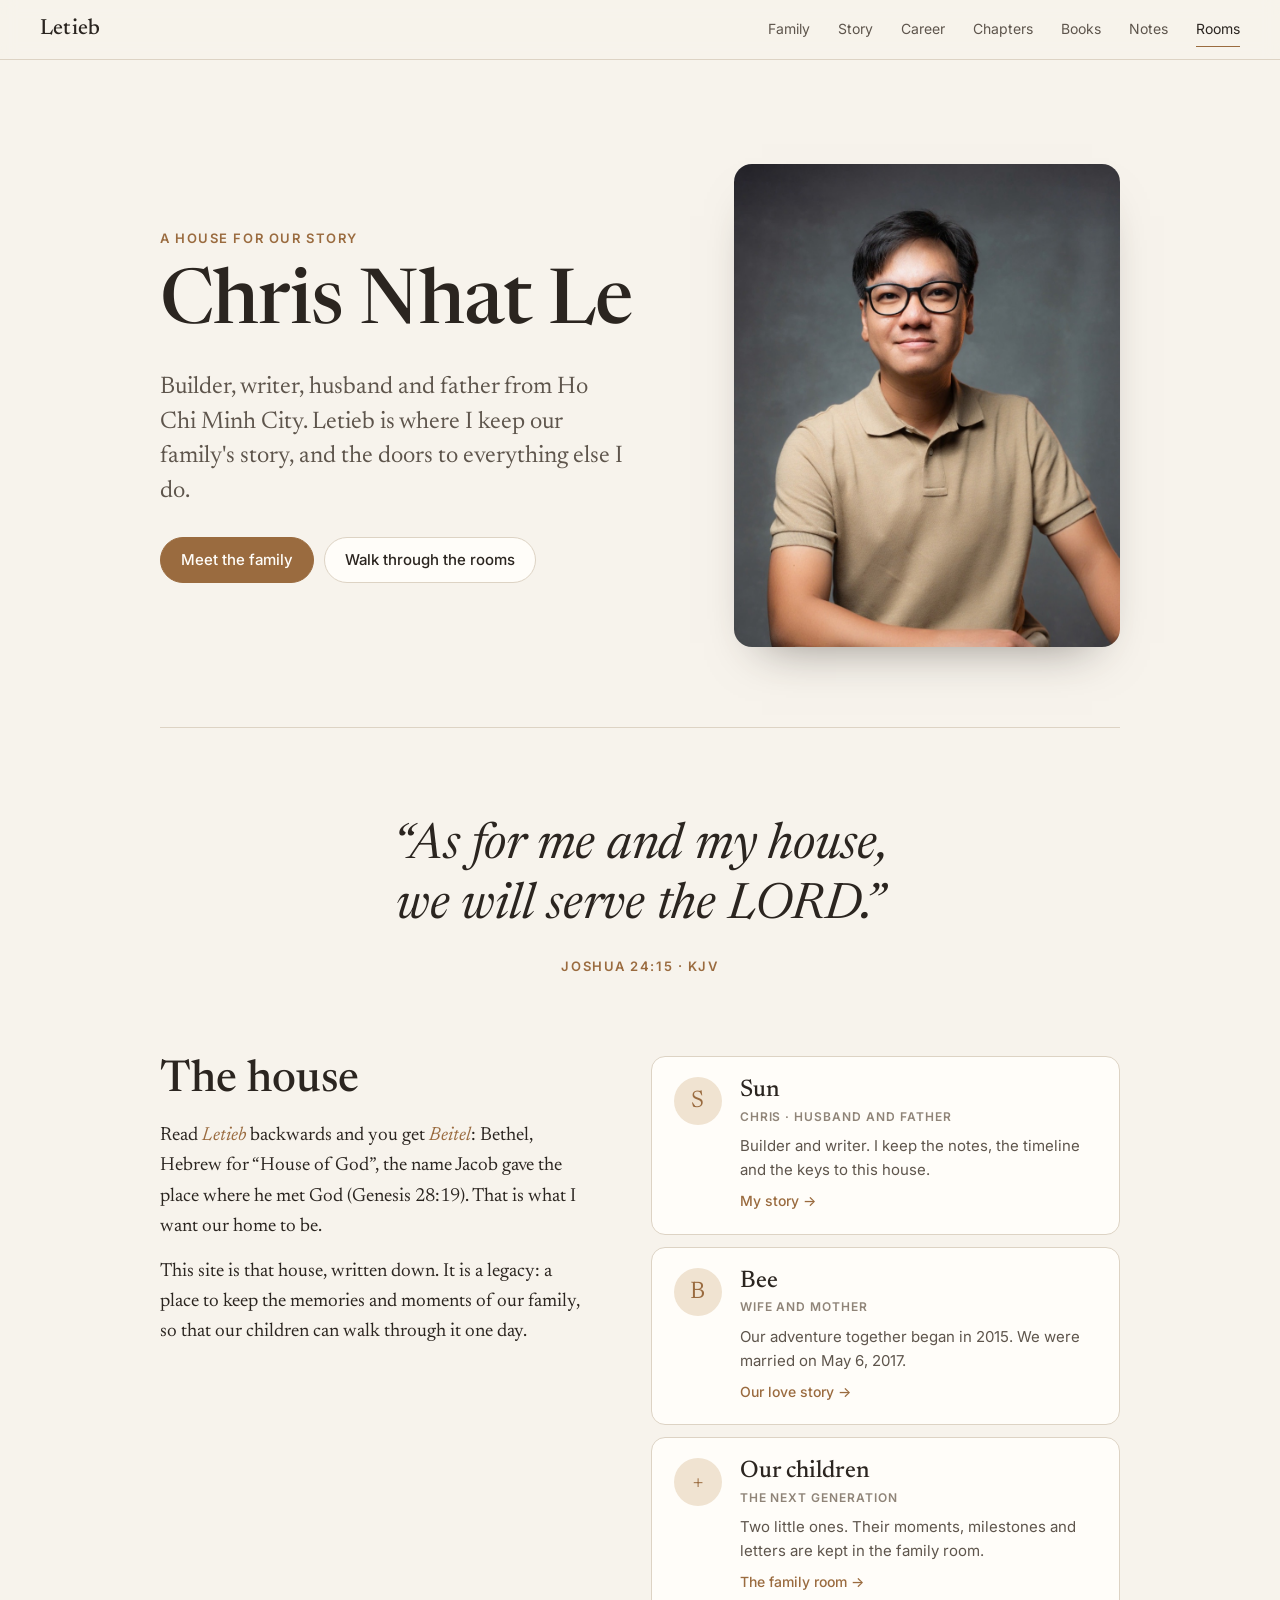
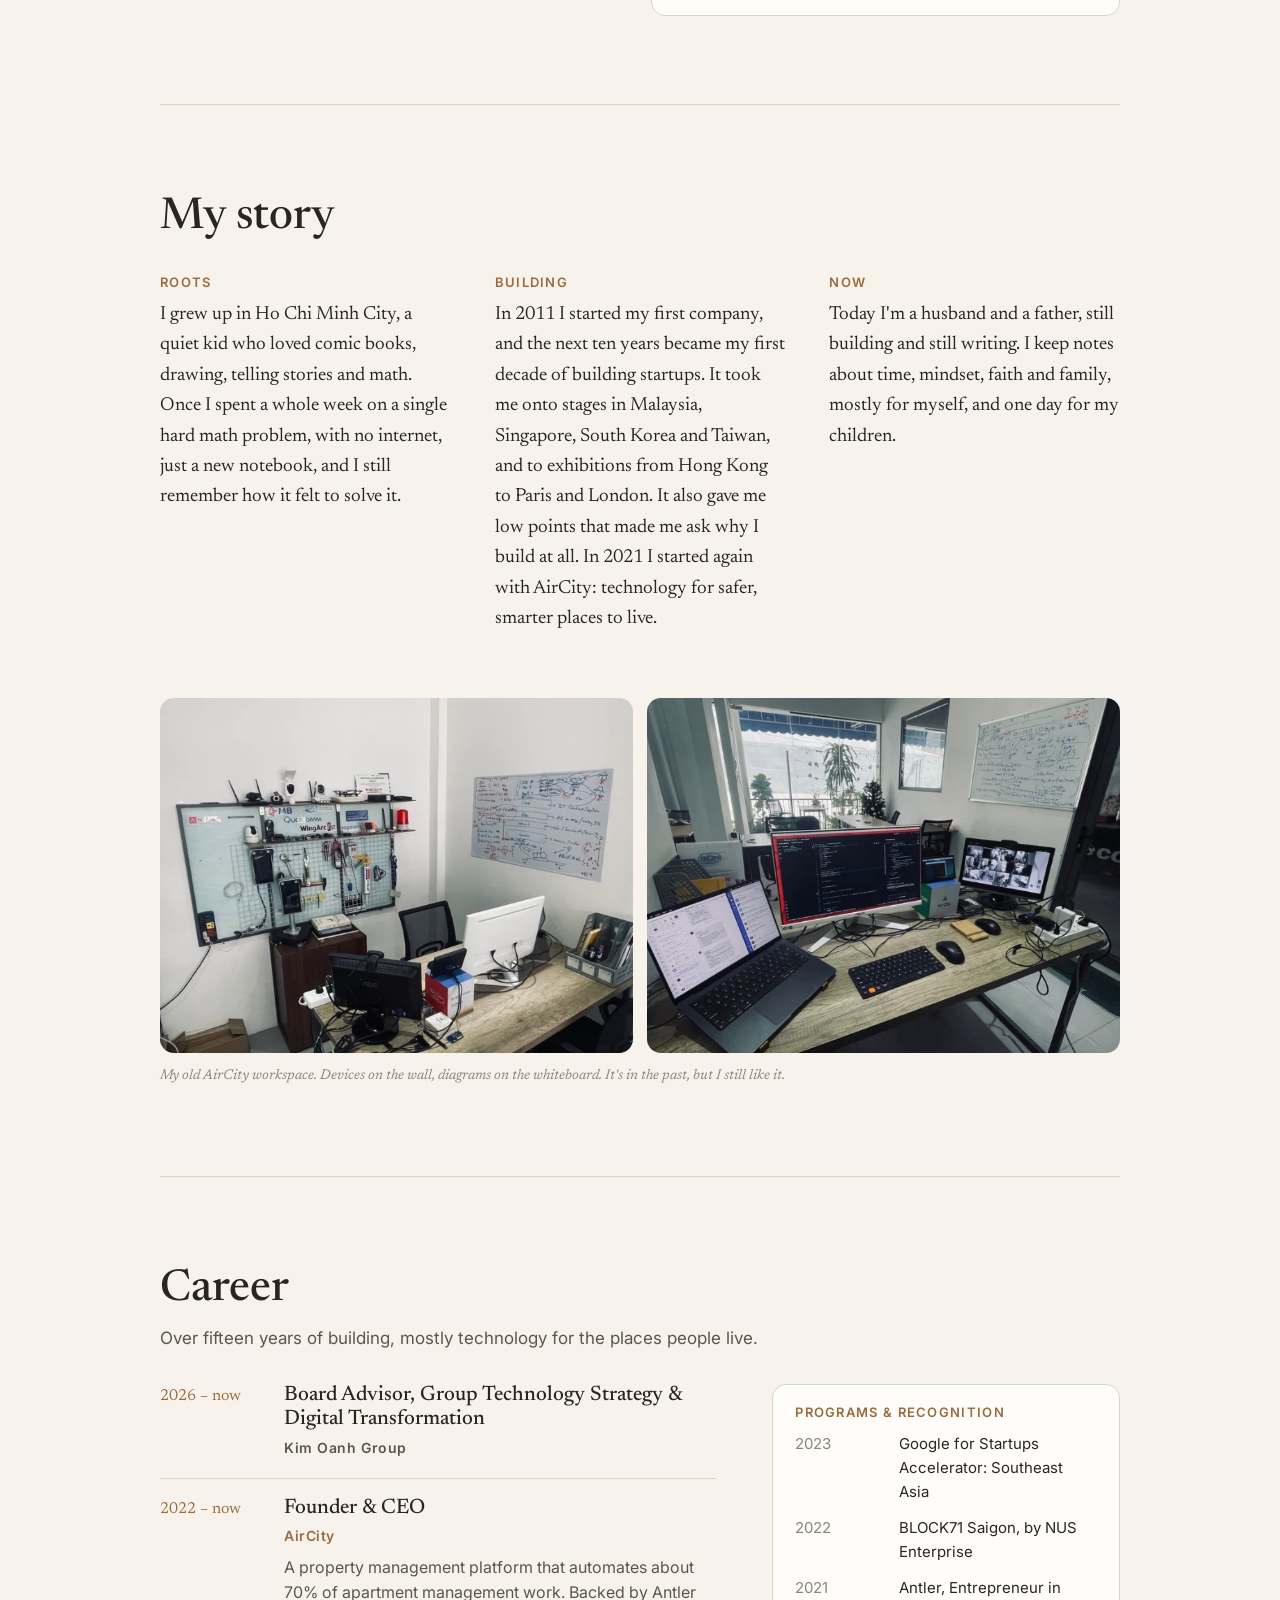
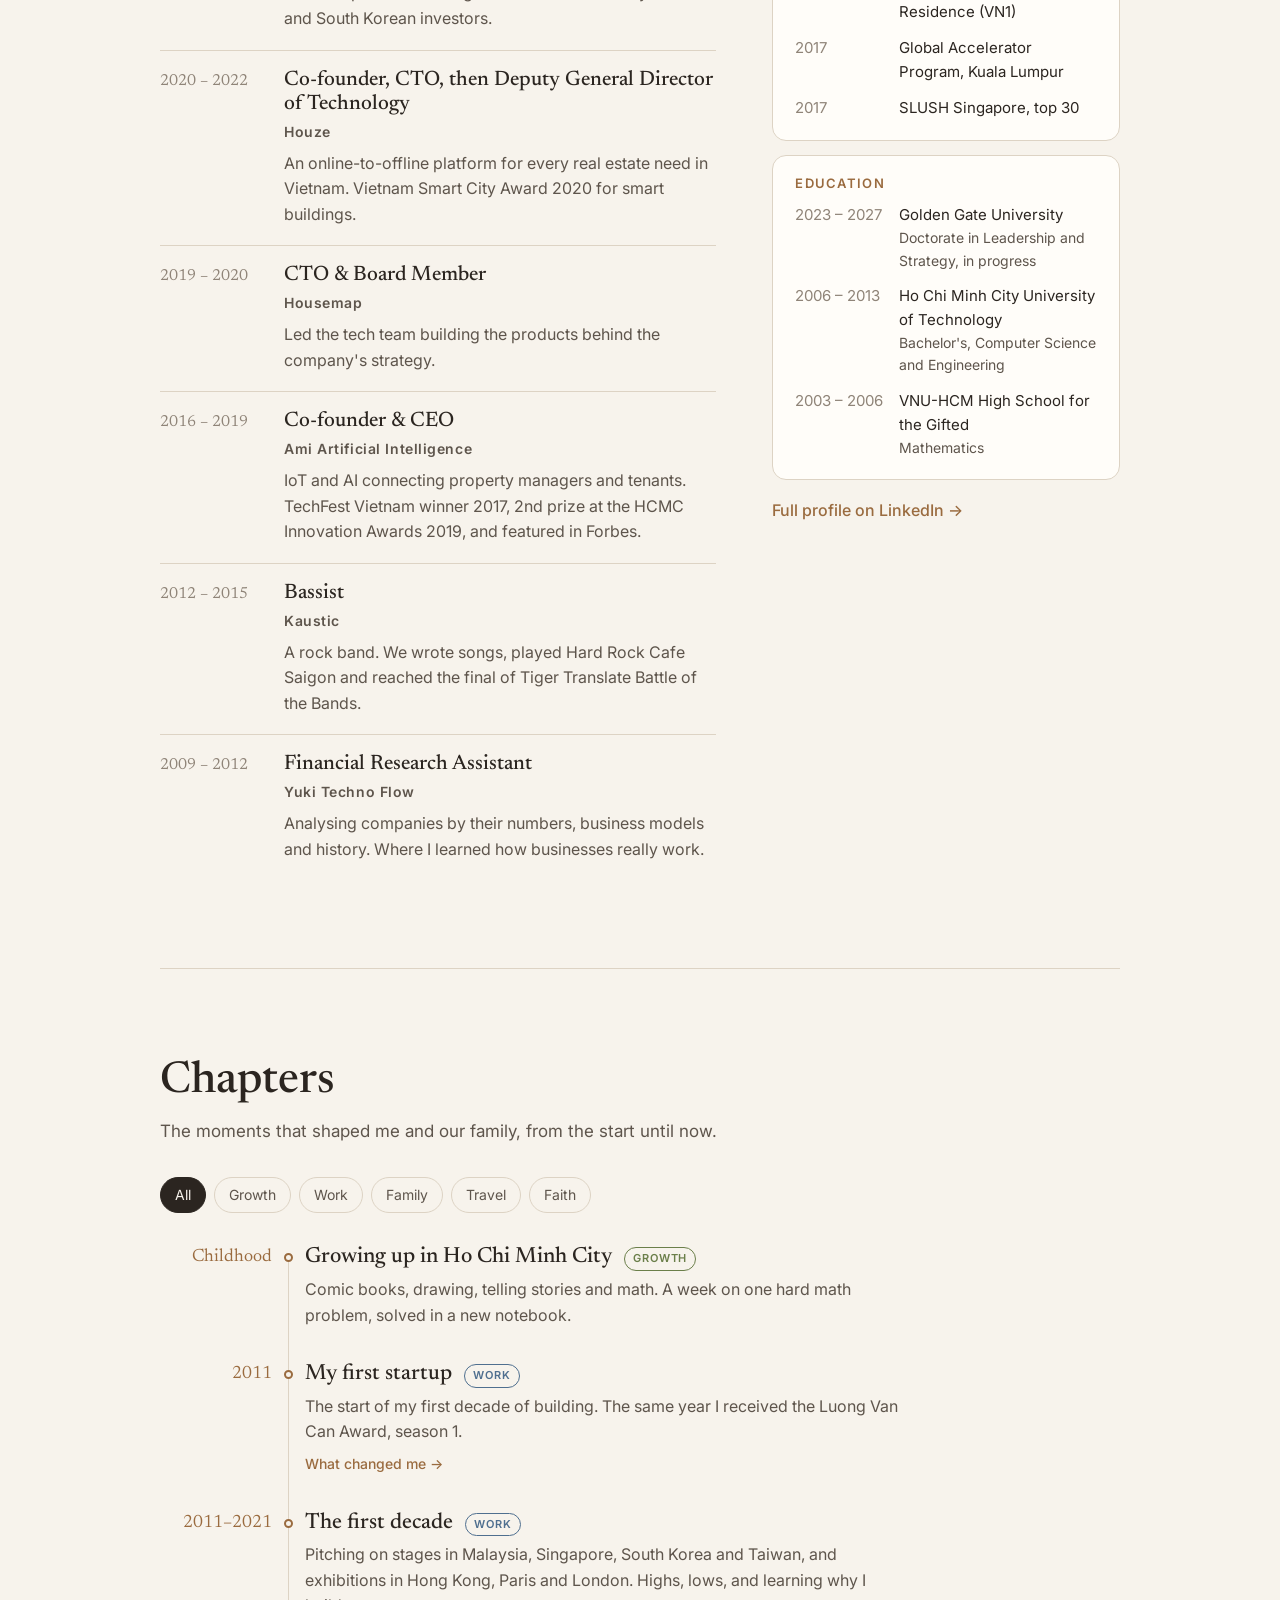
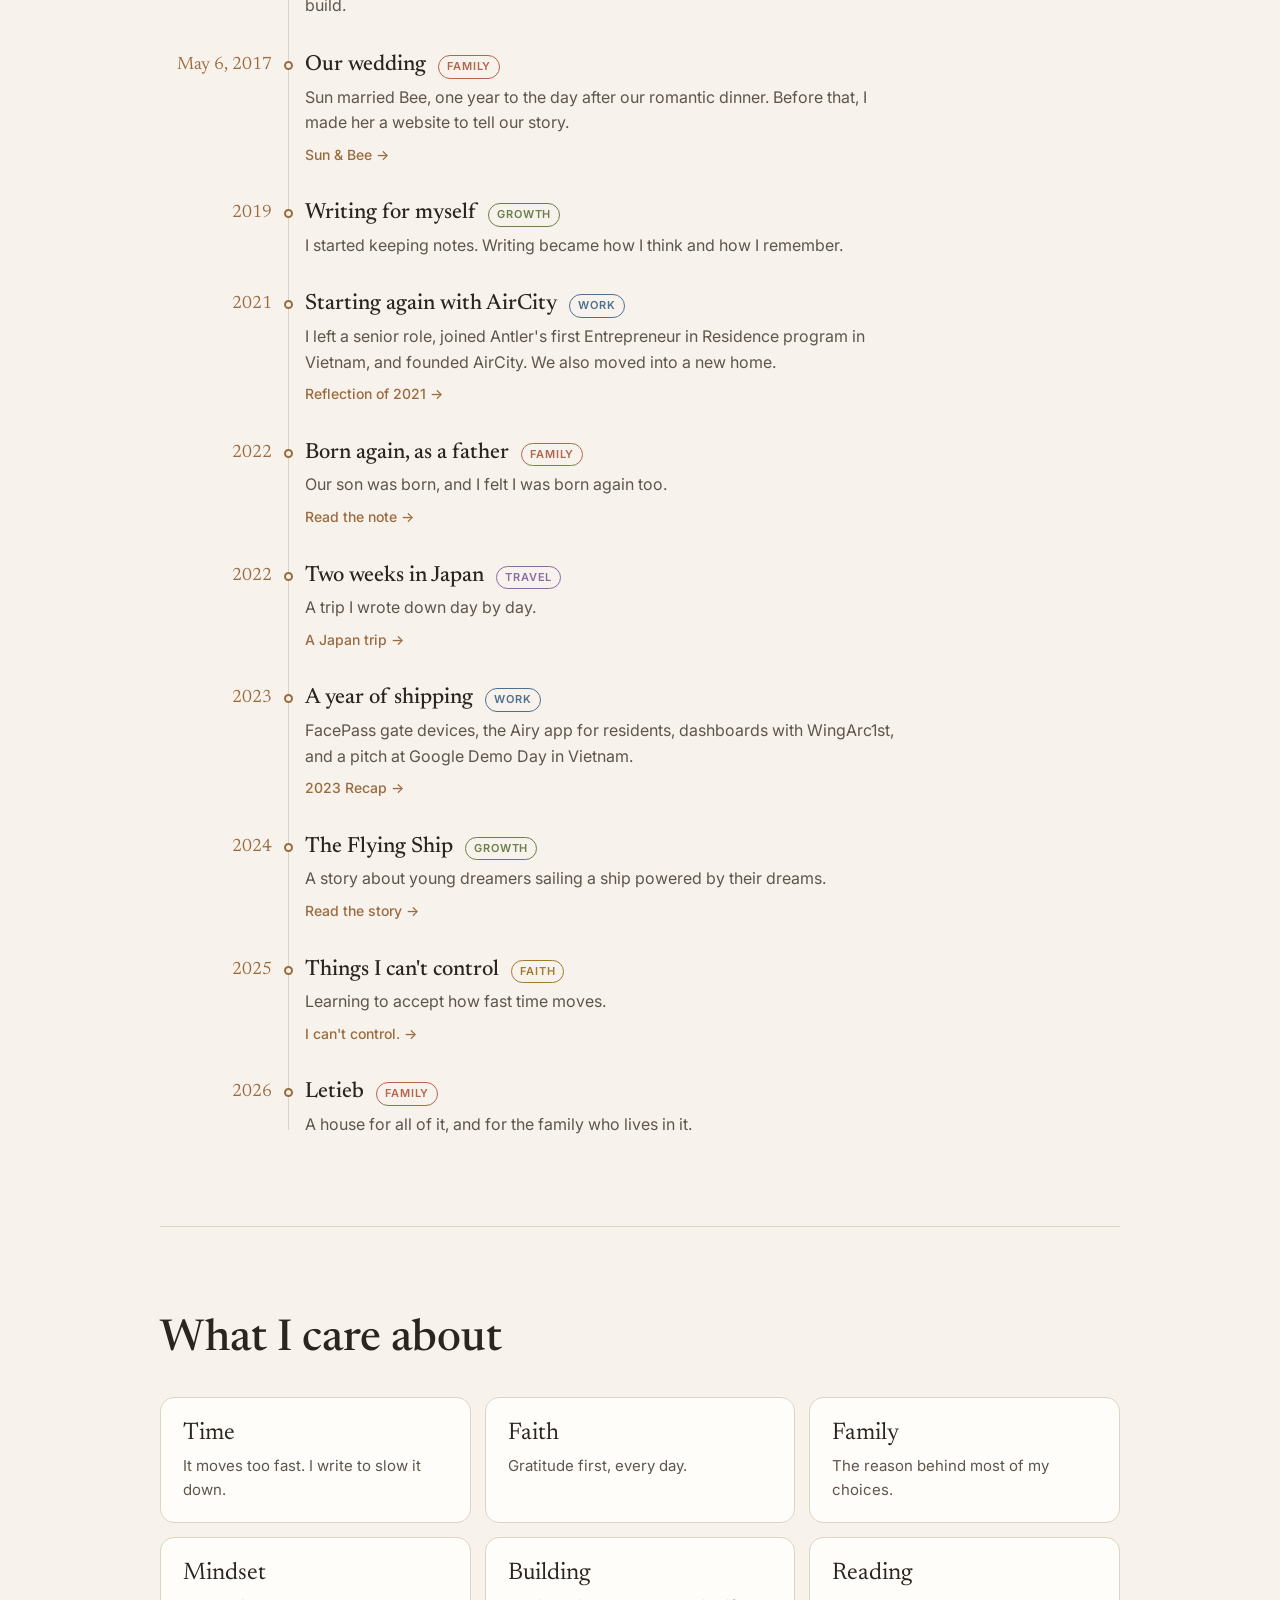
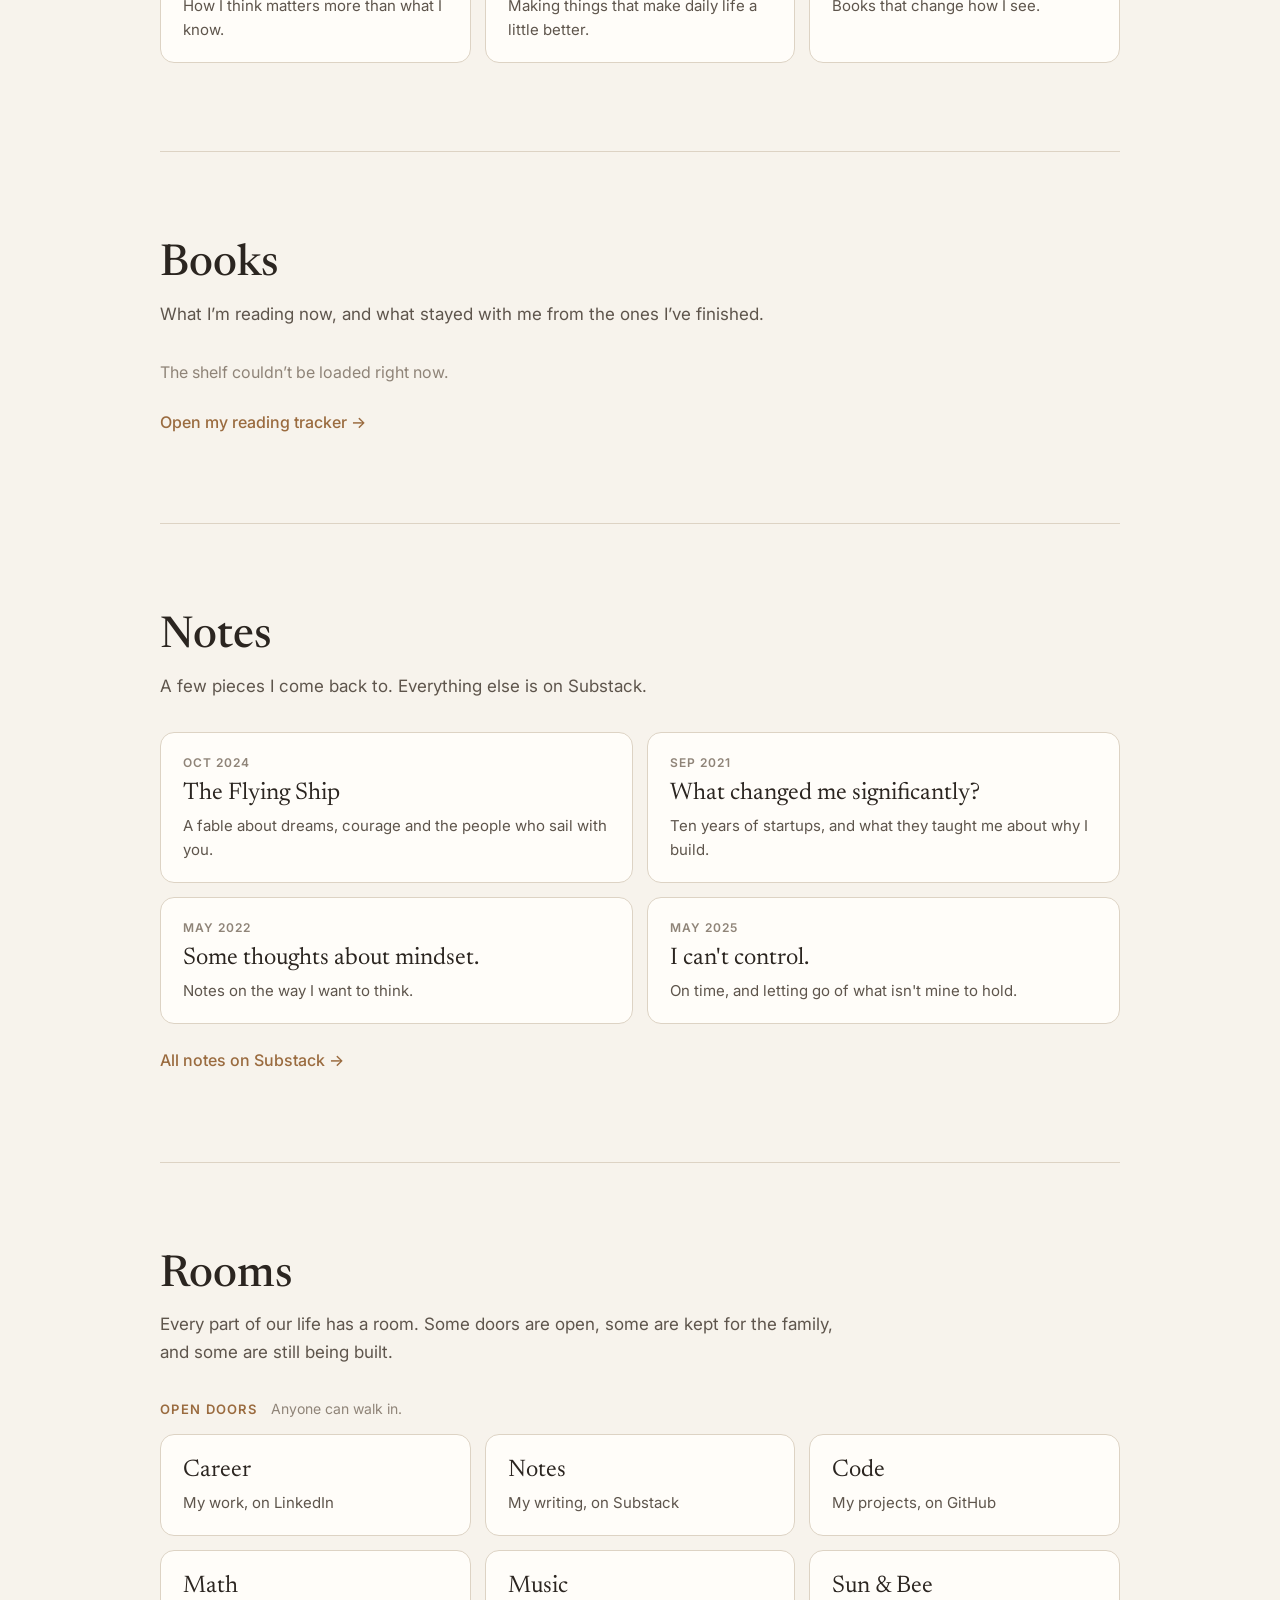
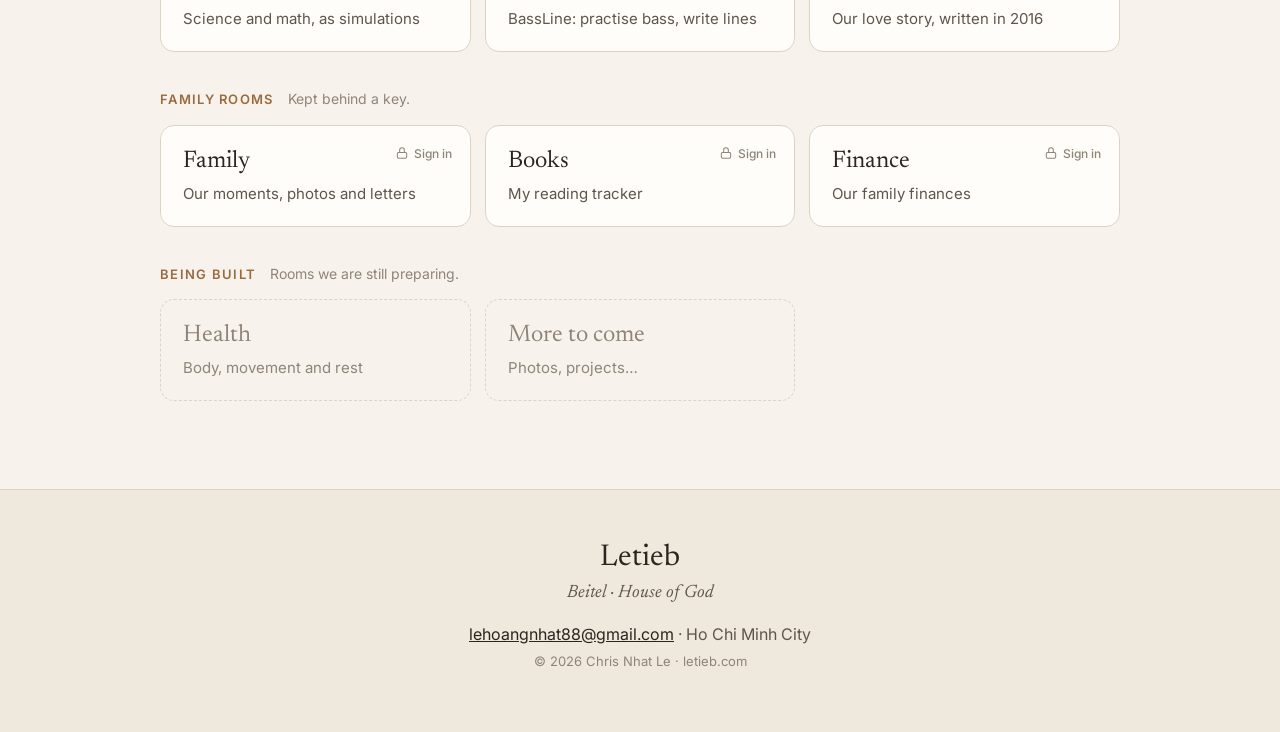
==== commit c30037f4: "Open the family room from the homepage Adds the Family room (sign-in) under Family rooms, and points" ====
--- a/index.html
+++ b/index.html
@@ -16,7 +16,7 @@
   <link rel="preconnect" href="https://fonts.gstatic.com" crossorigin>
   <link href="https://fonts.googleapis.com/css2?family=Inter:wght@400;500;600&family=Newsreader:ital,opsz,wght@0,6..72,400;0,6..72,500;1,6..72,400&display=swap" rel="stylesheet">
   <!-- Bump ?v= whenever styles.css, data.js or main.js change, so browsers fetch the new files -->
-  <link rel="stylesheet" href="styles.css?v=2026-11-11">
+  <link rel="stylesheet" href="styles.css?v=2026-11-11b">
 </head>
 <body>
   <header class="site-header">
@@ -158,7 +158,7 @@
 
   <dialog class="book-dialog" id="book-dialog" aria-labelledby="book-dialog-title"></dialog>
 
-  <script src="data.js?v=2026-11-11"></script>
-  <script src="main.js?v=2026-11-11"></script>
+  <script src="data.js?v=2026-11-11b"></script>
+  <script src="main.js?v=2026-11-11b"></script>
 </body>
 </html>
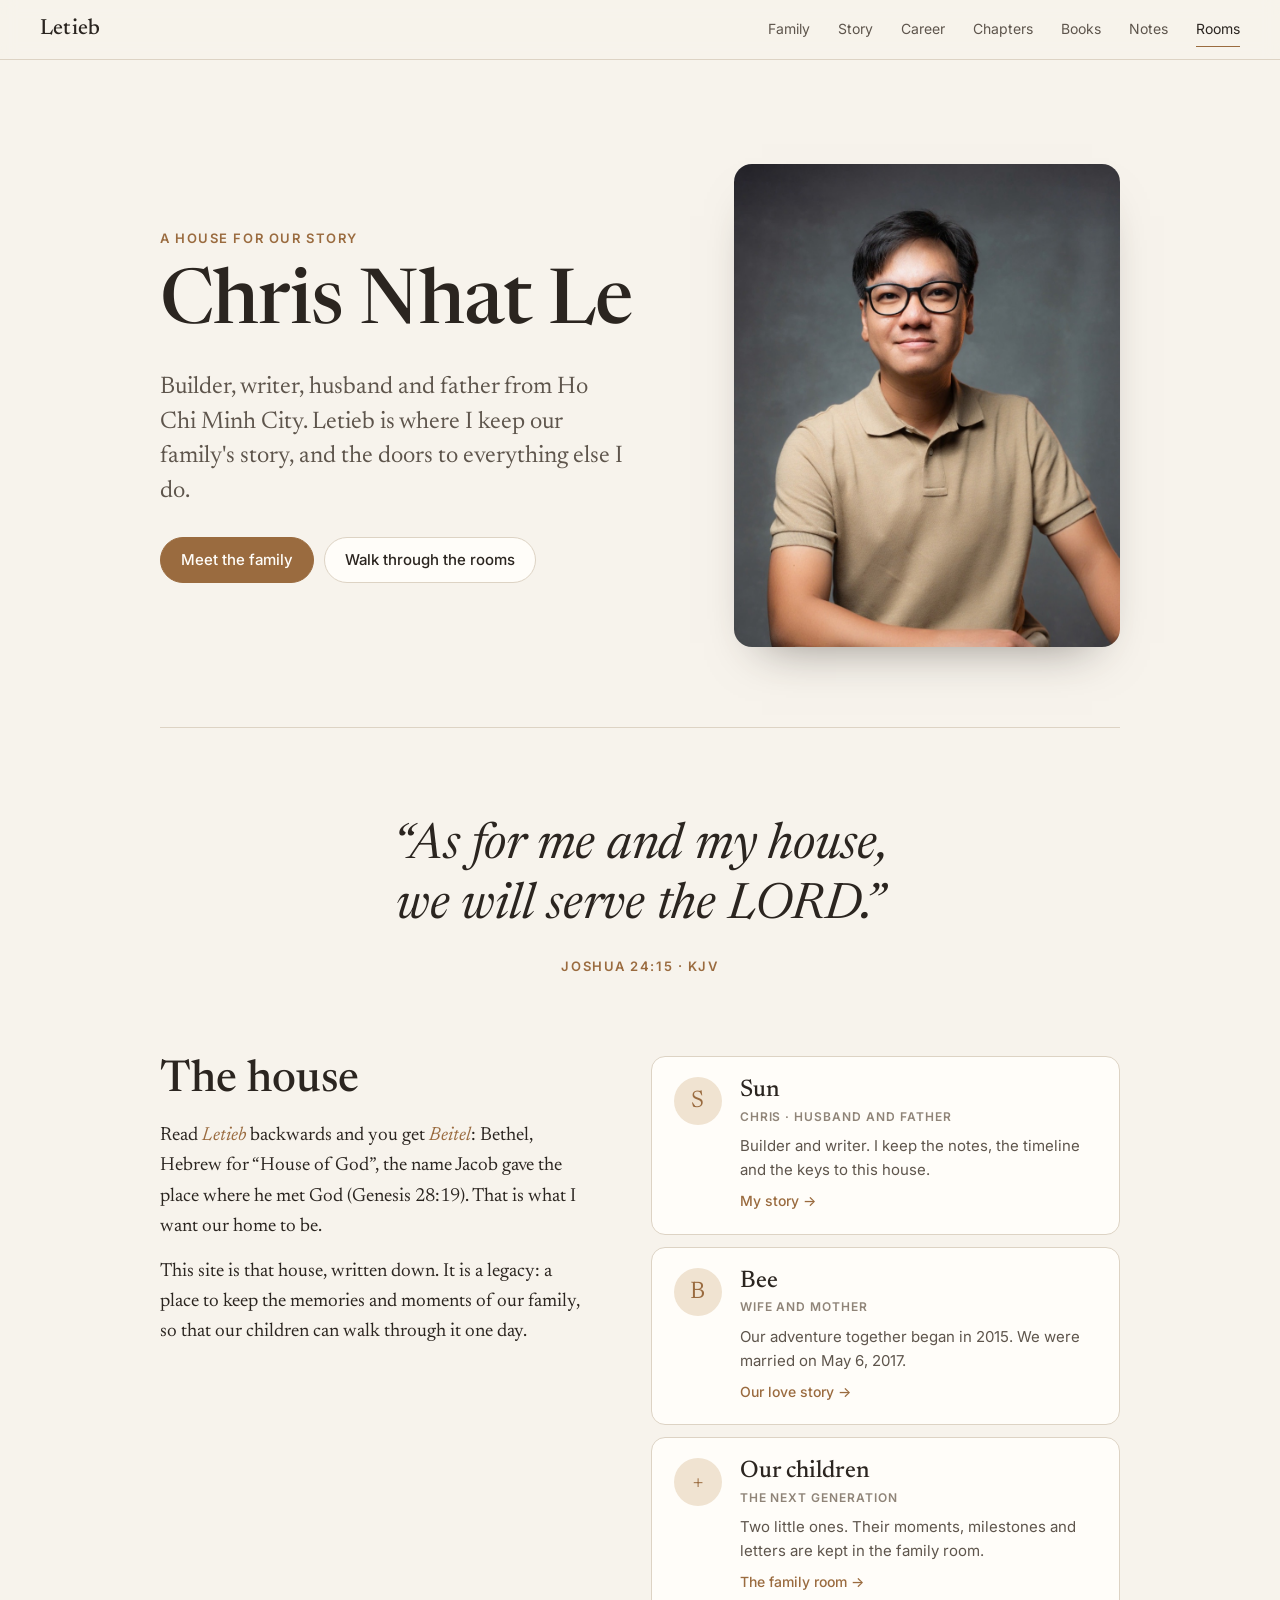
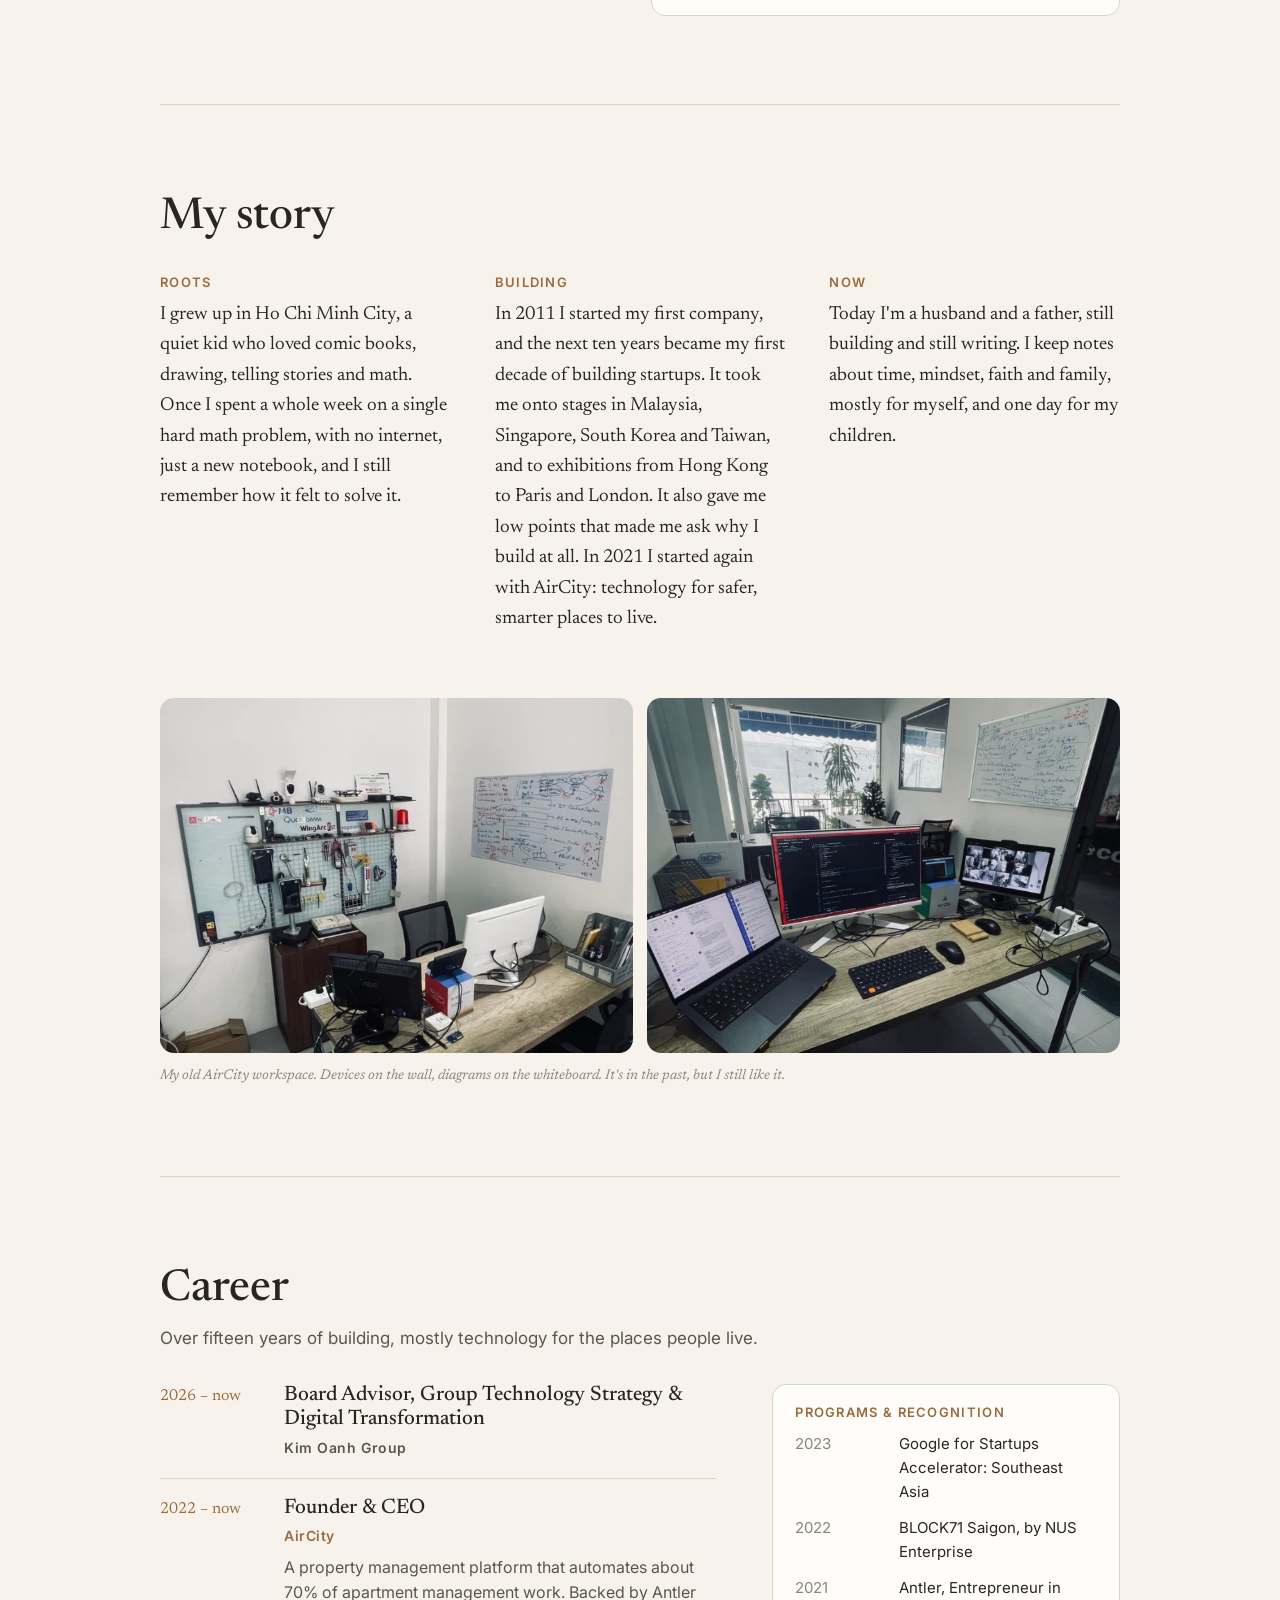
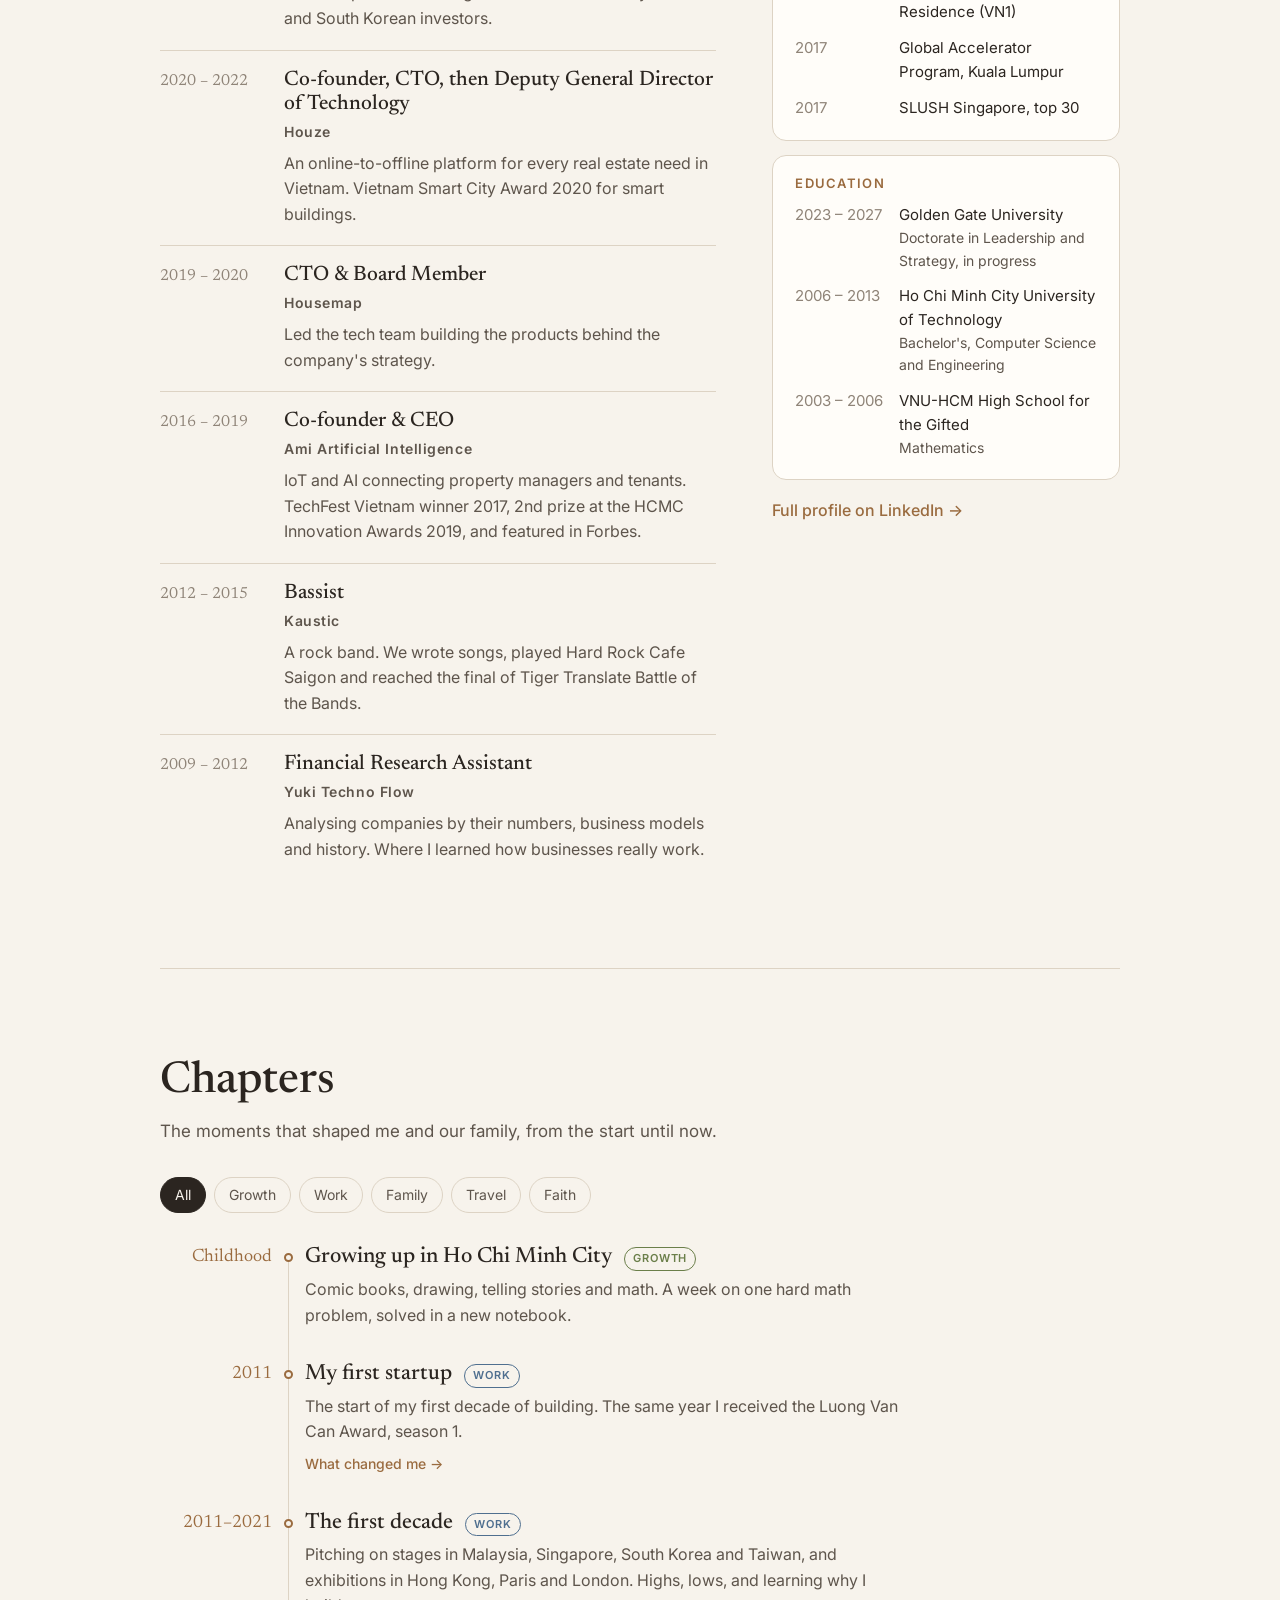
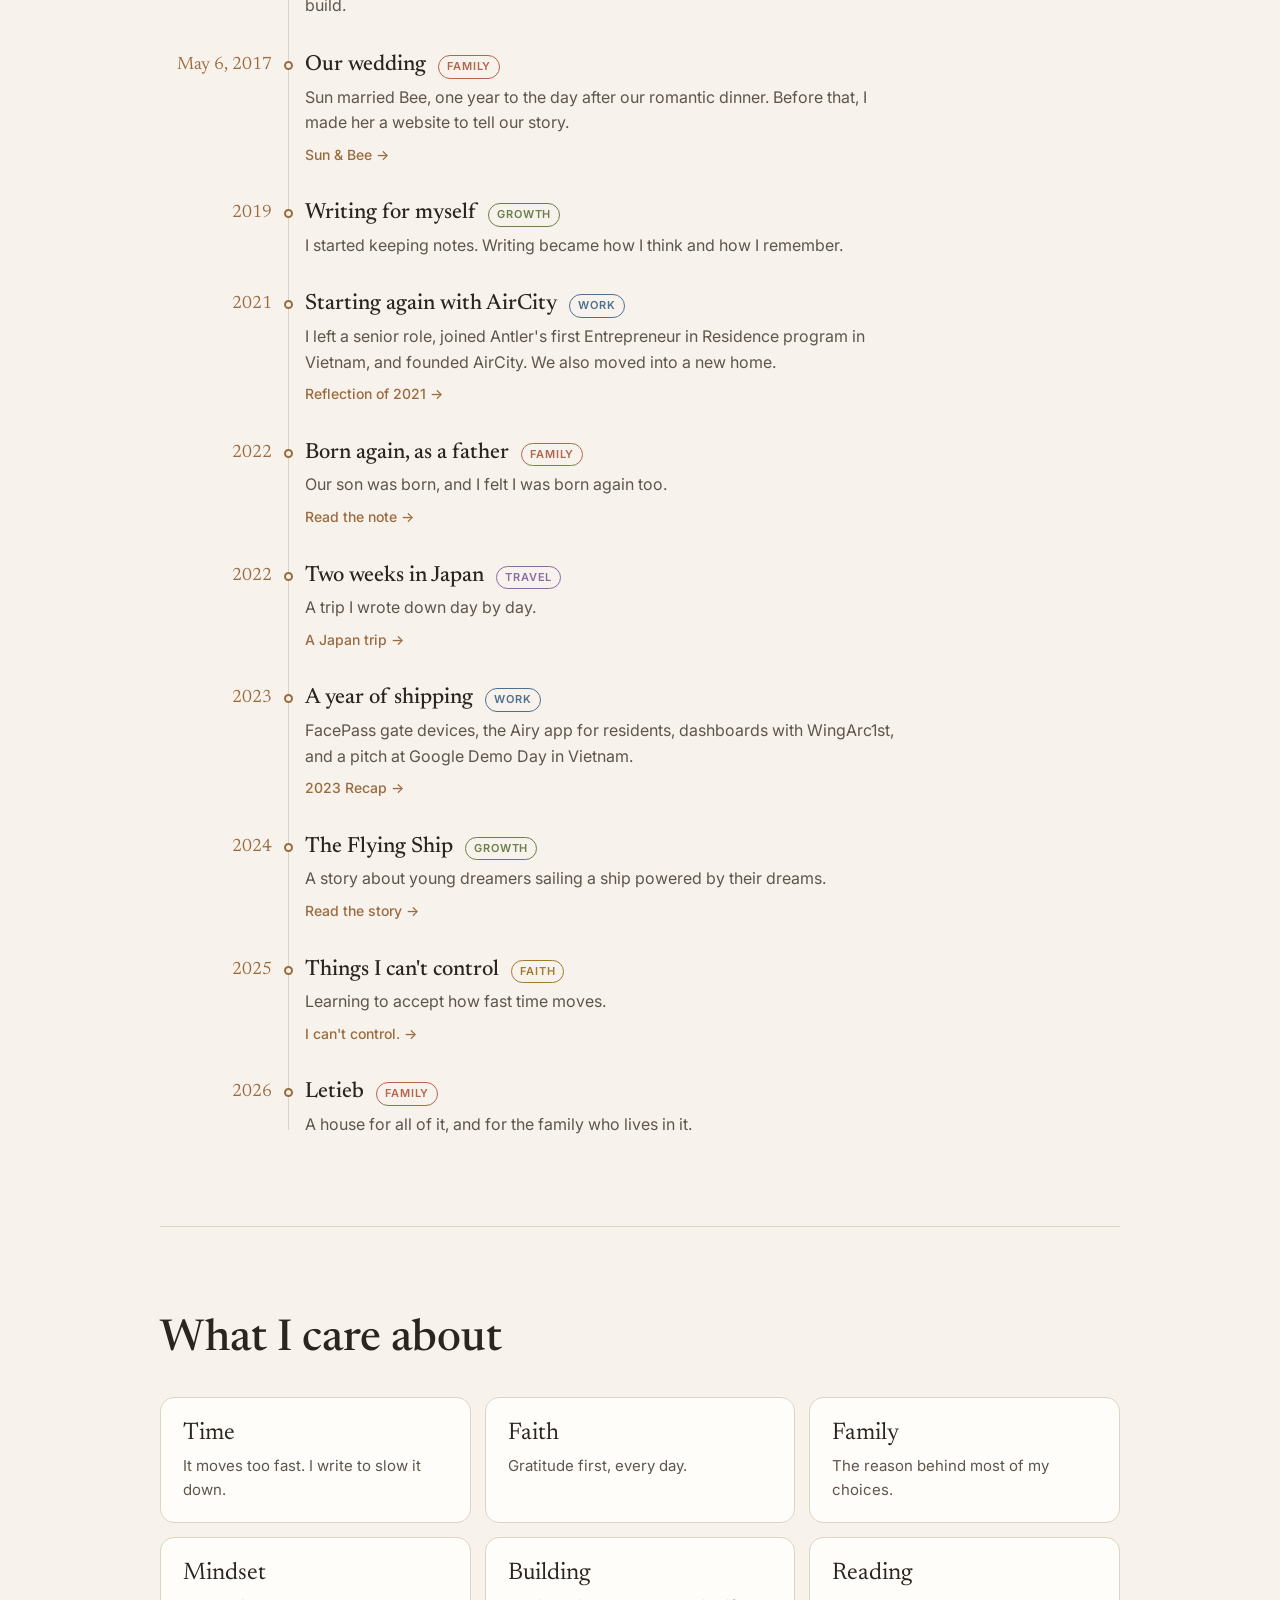
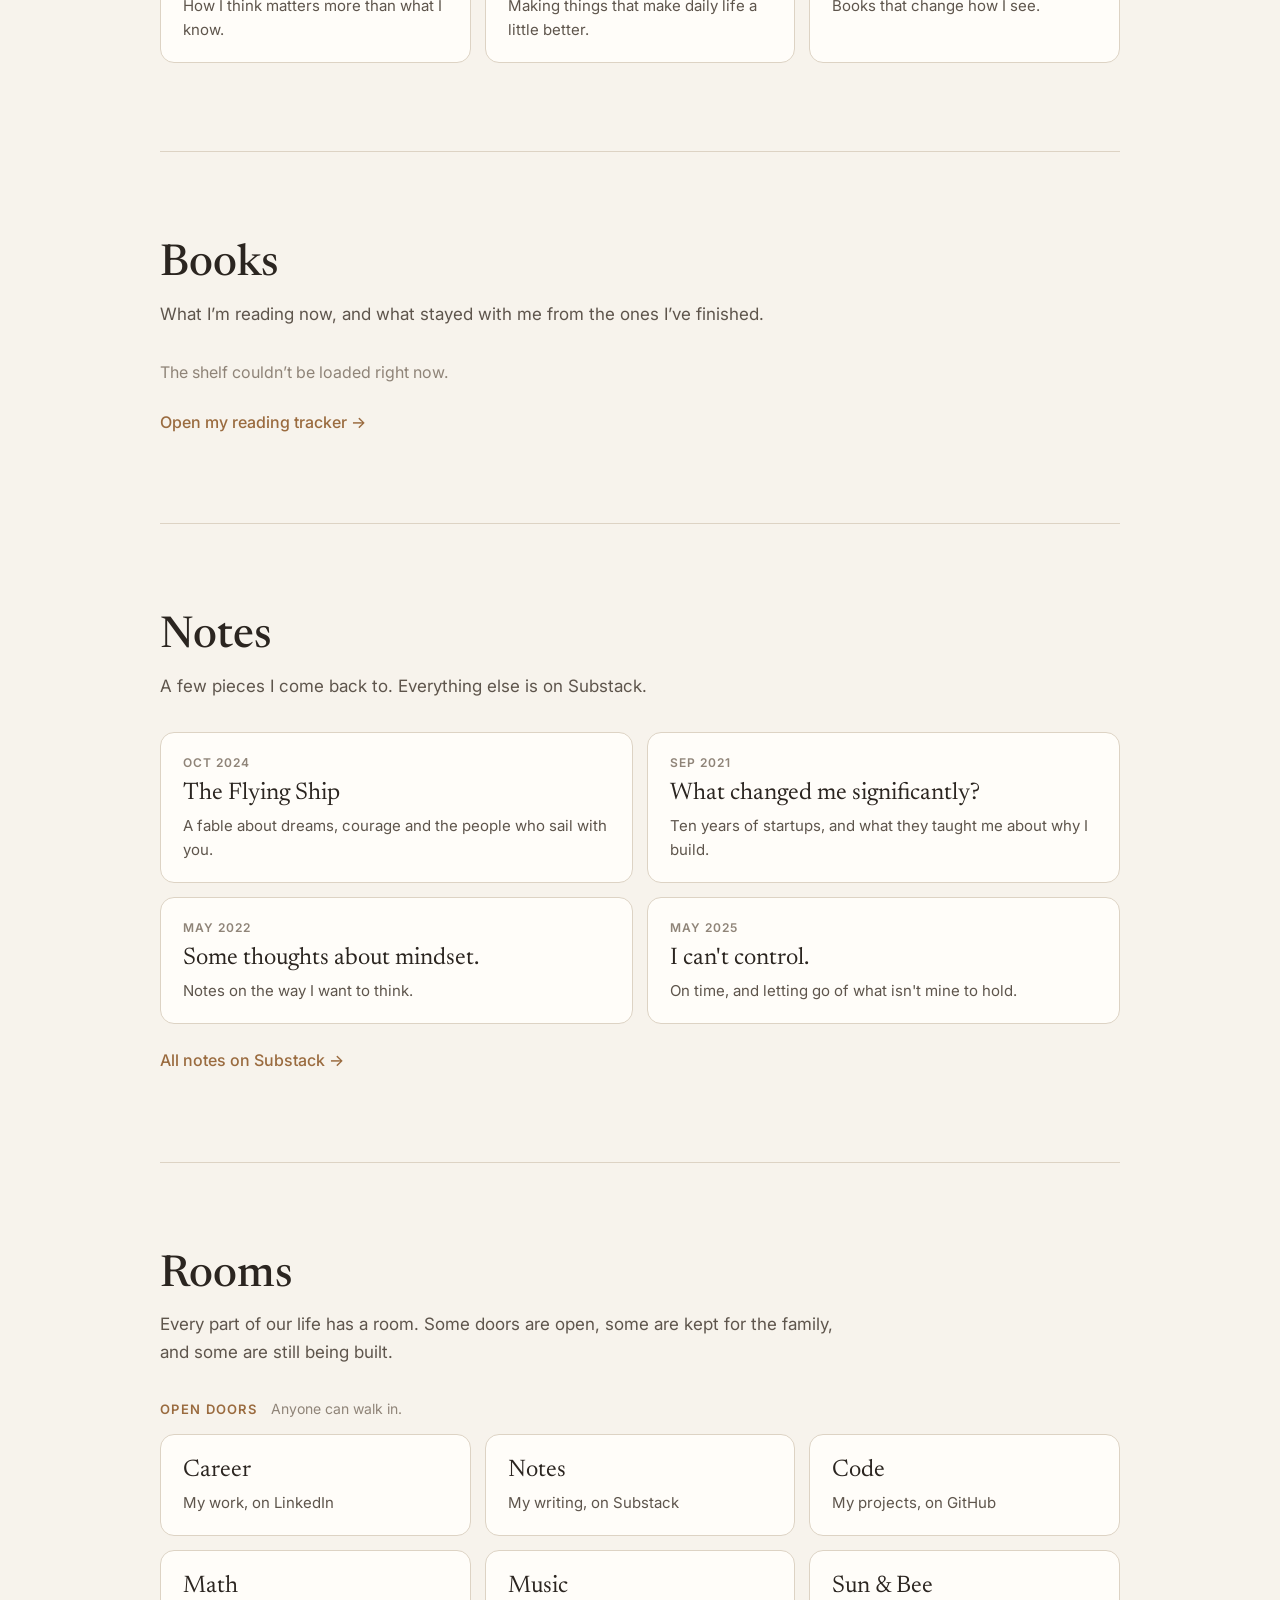
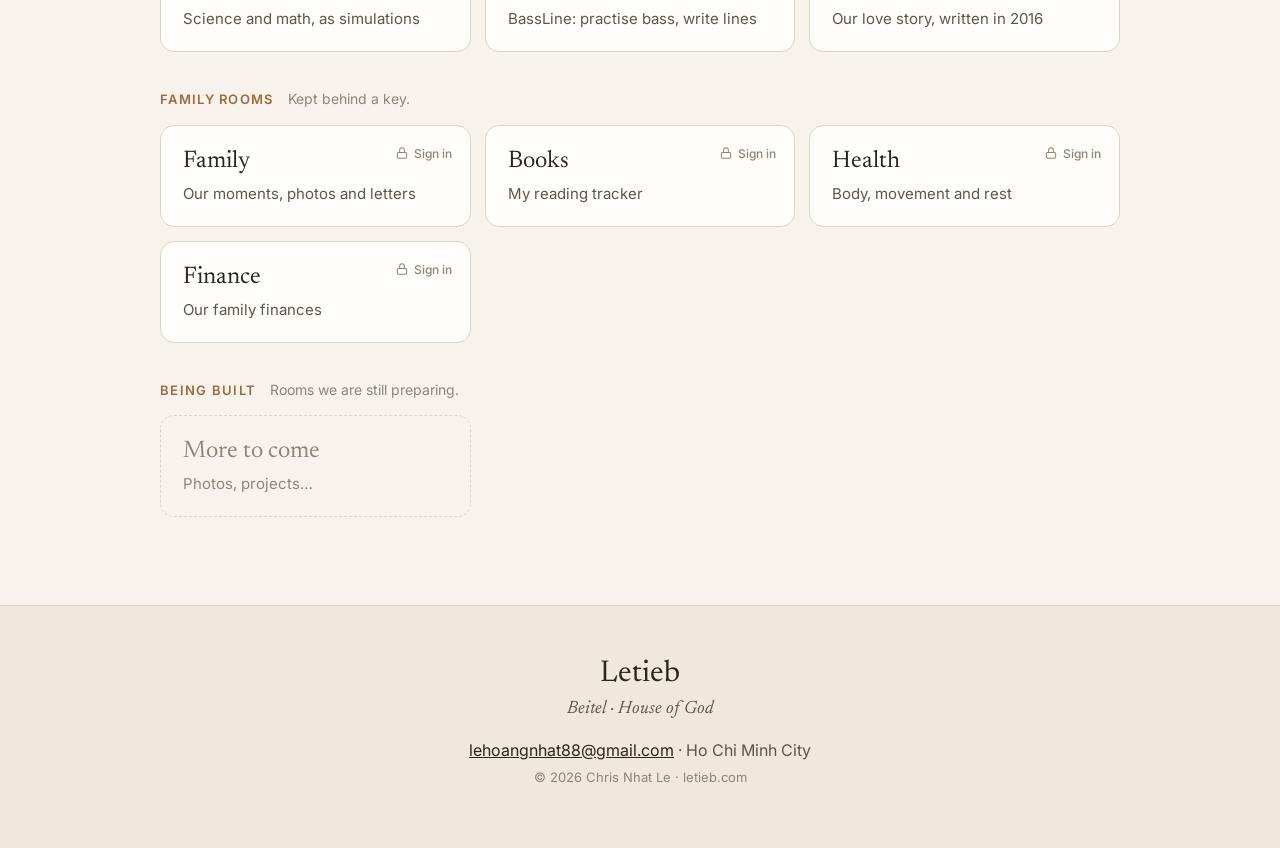
==== commit 646998af: "Open Health from the homepage Health moves from 'being built' to the family rooms, at health.letieb." ====
--- a/index.html
+++ b/index.html
@@ -16,7 +16,7 @@
   <link rel="preconnect" href="https://fonts.gstatic.com" crossorigin>
   <link href="https://fonts.googleapis.com/css2?family=Inter:wght@400;500;600&family=Newsreader:ital,opsz,wght@0,6..72,400;0,6..72,500;1,6..72,400&display=swap" rel="stylesheet">
   <!-- Bump ?v= whenever styles.css, data.js or main.js change, so browsers fetch the new files -->
-  <link rel="stylesheet" href="styles.css?v=2026-11-11b">
+  <link rel="stylesheet" href="styles.css?v=2026-11-12">
 </head>
 <body>
   <header class="site-header">
@@ -28,6 +28,7 @@
       <a href="#career">Career</a>
       <a href="#chapters">Chapters</a>
       <a href="#books">Books</a>
+      <a href="#health" hidden>Health</a>
       <a href="#notes">Notes</a>
       <a href="#rooms">Rooms</a>
     </nav>
@@ -133,6 +134,14 @@
       <a class="more-link" href="https://books.letieb.com">Open my reading tracker →</a>
     </section>
 
+    <!-- Health, loaded live from health.letieb.com. Stays hidden unless sharing is turned on there -->
+    <section id="health" class="section" hidden>
+      <h2>Health</h2>
+      <p class="section-intro">Looking after the body I’ve been given: how much I’ve been moving lately.</p>
+      <div class="health" id="health-summary"></div>
+      <a class="more-link" href="https://health.letieb.com">Open Health →</a>
+    </section>
+
     <!-- Selected writing, rendered from data.js -->
     <section id="notes" class="section">
       <h2>Notes</h2>
@@ -158,7 +167,7 @@
 
   <dialog class="book-dialog" id="book-dialog" aria-labelledby="book-dialog-title"></dialog>
 
-  <script src="data.js?v=2026-11-11b"></script>
-  <script src="main.js?v=2026-11-11b"></script>
+  <script src="data.js?v=2026-11-12"></script>
+  <script src="main.js?v=2026-11-12"></script>
 </body>
 </html>
--- a/styles.css
+++ b/styles.css
@@ -422,6 +422,25 @@
 .book-note cite { display: block; margin-top: 6px; font-style: normal; font-size: 13px; color: var(--ink-faint); }
 .book-dialog-notes .more-link { margin-top: 6px; }
 
+/* Health */
+.health { display: flex; flex-direction: column; gap: 14px; }
+.health-tiles { display: grid; grid-template-columns: repeat(3, 1fr); gap: 14px; }
+.health-tile, .health-card { display: flex; flex-direction: column; gap: 2px; padding: 20px 22px; background: var(--card); border: 1px solid var(--line); border-radius: var(--radius); }
+.health-value { font-family: var(--serif); font-size: clamp(26px, 4.4vw, 40px); line-height: 1.1; white-space: nowrap; }
+.health-tile .muted, .health-recent .muted { font-size: 14px; }
+.health-columns { display: grid; grid-template-columns: 1.6fr 1fr; gap: 14px; }
+.health-chart { display: flex; align-items: stretch; gap: 5px; height: 150px; }
+.health-col { flex: 1; min-width: 0; display: flex; flex-direction: column; align-items: center; gap: 6px; }
+.health-slot { flex: 1; width: 100%; max-width: 36px; display: flex; align-items: flex-end; }
+.health-bar { width: 100%; border-radius: 4px 4px 2px 2px; background: color-mix(in srgb, var(--accent) 45%, var(--paper-2)); }
+.health-bar.is-met, .health-col.is-now .health-bar:not(.is-empty) { background: var(--accent); }
+.health-bar.is-empty { height: 3px !important; background: var(--line); border-radius: 2px; }
+.health-label { height: 14px; font-size: 11px; line-height: 14px; color: var(--ink-faint); white-space: nowrap; }
+.health-recent li { display: flex; align-items: baseline; gap: 10px; padding: 9px 0; border-top: 1px solid var(--line); }
+.health-recent li:first-child { border-top: none; padding-top: 0; }
+.health-type { font-weight: 500; }
+.health-minutes { margin-left: auto; font-family: var(--serif); font-size: 18px; }
+
 /* Rooms */
 .rooms { display: flex; flex-direction: column; gap: 36px; }
 .room-group-head { display: flex; flex-wrap: wrap; align-items: baseline; gap: 4px 14px; margin-bottom: 14px; }
@@ -458,6 +477,7 @@
 /* ---------- 7. Smaller screens ---------- */
 @media (max-width: 860px) {
   .house { grid-template-columns: 1fr; }
+  .health-columns { grid-template-columns: 1fr; }
   .story { grid-template-columns: 1fr; }
   .career { grid-template-columns: 1fr; }
   .themes, .room-list { grid-template-columns: 1fr 1fr; }
@@ -489,6 +509,8 @@
   .hero { grid-template-columns: 1fr; padding-top: 32px; }
   .portrait { order: -1; max-width: 260px; }
   .workspace-grid, .notes, .themes, .room-list { grid-template-columns: 1fr; }
+  .health-tiles { grid-template-columns: 1fr; }
+  .health-value { font-size: 34px; }
 
   .timeline::before { left: 4px; }
   .chapter { grid-template-columns: 1fr; gap: 2px; padding-left: 28px; }
